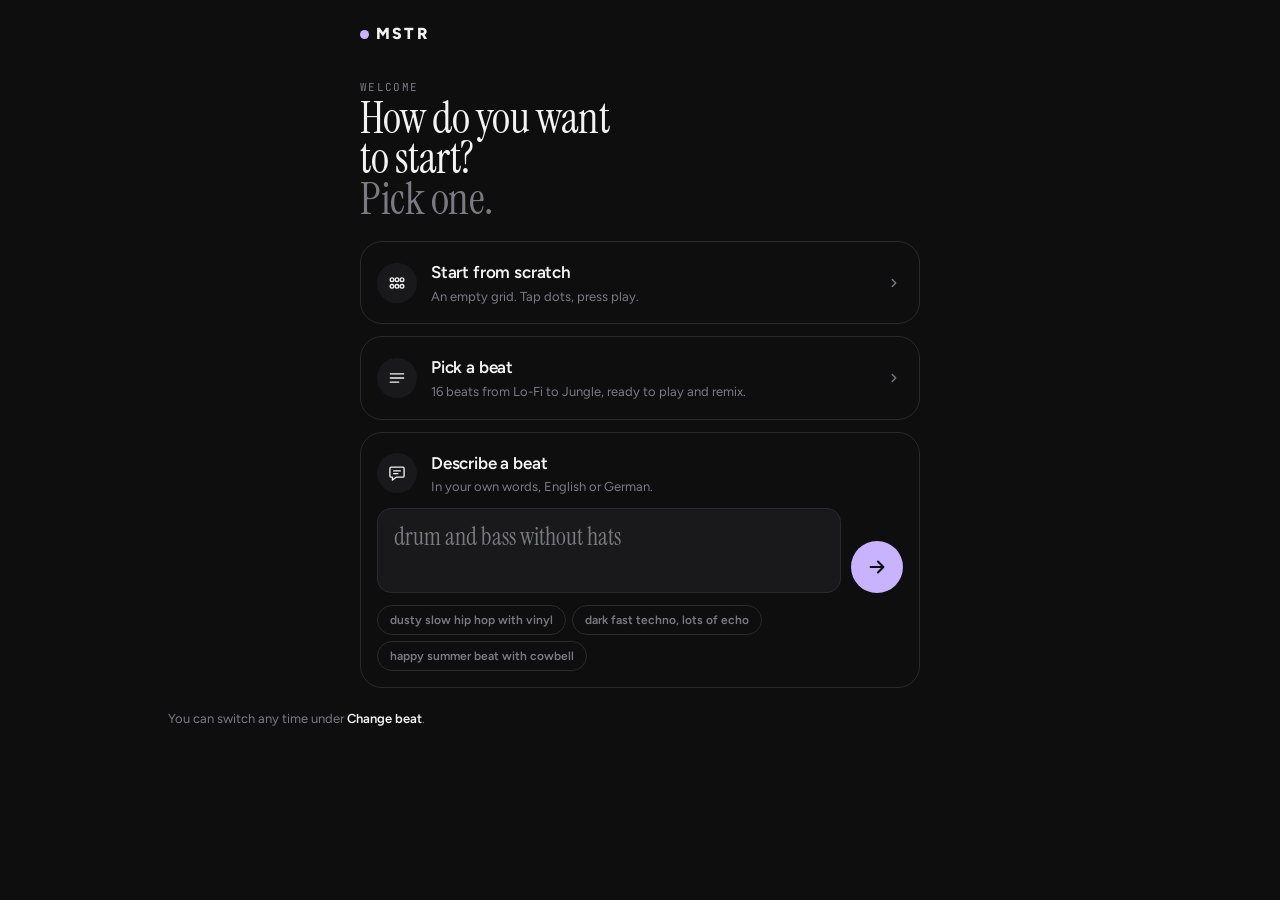
==== index.html @ 50d66d9c "Names are generated only, and only for own or edited beats; described beats bring effects The name s" ====
<!doctype html>
<html lang="en">
<head>
<meta charset="utf-8">
<meta name="viewport" content="width=device-width,initial-scale=1,viewport-fit=cover">
<meta name="theme-color" content="#FFFFFF">
<meta name="apple-mobile-web-app-capable" content="yes">
<meta name="apple-mobile-web-app-title" content="MSTR">
<title>MSTR</title>
<link rel="preconnect" href="https://fonts.googleapis.com">
<link rel="preconnect" href="https://fonts.gstatic.com" crossorigin>
<link rel="stylesheet" href="https://fonts.googleapis.com/css2?family=Figtree:wght@400;500;600;700;800&family=Instrument+Serif&family=JetBrains+Mono:wght@400;500&display=swap">
<style>
/* MSTR: Schwarz, Weiß und ein Signal (Flieder). Farbe nur für Takt und Zustände: Playhead, Zählzeiten, Taktzähler, Fortschritt, Aufnahme, Schalter, gewählte Vorlage, laufende Wiedergabe. */
:root{
  --bg:#FFFFFF; --ink:#0F0F10; --mute:#8E8E94; --off:#EDEDEF; --line:#E4E4E7; --soft:#F4F4F5;
  --accent:#C7B3FF; --on-accent:#0F0F10;
  --f-ui:"Figtree",ui-sans-serif,system-ui,-apple-system,"Segoe UI",sans-serif;
  --f-ed:"Instrument Serif",ui-serif,Georgia,serif;
  --f-mono:"JetBrains Mono",ui-monospace,"SF Mono",Menlo,monospace;
  --gut:max(16px,env(safe-area-inset-left,0px));--gutr:max(16px,env(safe-area-inset-right,0px));
  color-scheme:light;
}
@media (prefers-color-scheme: dark){:root:not([data-theme="light"]){--bg:#0E0E0F;--ink:#F3F3F4;--mute:#7A7A81;--off:#232326;--line:#2A2A2E;--soft:#19191B;color-scheme:dark}}
:root[data-theme="dark"]{--bg:#0E0E0F;--ink:#F3F3F4;--mute:#7A7A81;--off:#232326;--line:#2A2A2E;--soft:#19191B;color-scheme:dark}

*{box-sizing:border-box}
html,body{height:100%}
body{margin:0;background:var(--bg);color:var(--ink);font-family:var(--f-ui);font-size:15px;line-height:1.45;-webkit-font-smoothing:antialiased;-webkit-tap-highlight-color:transparent;transition:background .25s,color .25s}
body.noscroll{overflow:hidden}
button{font:inherit;color:inherit;-webkit-user-select:none;user-select:none;touch-action:manipulation}
button:focus-visible,input:focus-visible{outline:2px solid var(--accent);outline-offset:2px}
[hidden]{display:none!important}
.eyebrow{font-family:var(--f-mono);font-size:11px;letter-spacing:.12em;text-transform:uppercase;color:var(--mute)}

.app{max-width:760px;margin:0 auto;min-height:100%;display:flex;flex-direction:column;gap:18px;padding-top:max(14px,env(safe-area-inset-top,0px));padding-left:var(--gut);padding-right:var(--gutr);position:relative}
.top{display:flex;justify-content:space-between;align-items:center;gap:12px;min-height:40px}
.mark{display:flex;align-items:center;gap:7px;font-weight:800;font-size:16px;letter-spacing:.14em}
.mark i{width:9px;height:9px;border-radius:50%;background:var(--accent)}
.app.live .mark i{animation:pulse calc(60s / 120) ease-in-out infinite alternate}
@keyframes pulse{to{transform:scale(1.35)}}
.topr{display:flex;gap:8px;align-items:center}
.ib{width:36px;height:36px;border-radius:50%;border:0;background:var(--soft);display:grid;place-items:center;cursor:pointer;flex:none;color:var(--ink);padding:0}
.ib svg{width:18px;height:18px}
.ib.lg{width:48px;height:48px;font-size:24px;font-weight:500}
.pill{height:36px;border-radius:999px;border:1px solid var(--line);background:transparent;padding:0 16px;font-size:13px;font-weight:600;cursor:pointer;display:inline-flex;align-items:center;justify-content:center;gap:6px;white-space:nowrap}
.pill.sm{height:30px;padding:0 12px;font-size:12px}
.pill.wide{width:100%;height:44px}
.pill:active,.ib:active{transform:scale(.97)}

.head{display:flex;flex-direction:column;gap:4px}
.preset{margin:0;cursor:pointer;display:flex;align-items:center;gap:10px;min-width:0;font-family:var(--f-ed);font-size:clamp(42px,11vw,60px);font-weight:400;letter-spacing:-.01em;line-height:1}
/* Share: der einzige farbige Knopf im Kopf, beim Spielen läuft darin ein winziger Orbit mit */
.pill.share{background:var(--accent);color:var(--on-accent);border-color:var(--accent);height:40px;padding:0 16px 0 13px;font-size:14px;gap:7px}
.pill.share svg{width:18px;height:18px}
#miniOrb{width:22px;height:22px;display:none}
.app.live #miniOrb{display:block}
.app.live .pill.share .shi{display:none}
.prow{display:flex;align-items:center;gap:14px}
/* Stift: zeigt, dass der Titel antippbar ist */
.preset .pen{width:18px;height:18px;flex:none;color:var(--mute)}
.preset.fixed{cursor:default}.preset.fixed .pen{display:none}
.preset #preTxt{min-width:0;overflow:hidden;text-overflow:ellipsis;white-space:nowrap}
/* Textknöpfe: „Change beat“ unter dem Titel, Link und WAV im Orbit */
.lnk{border:0;background:none;padding:4px 0;font:600 13px var(--f-ui);color:var(--ink);display:inline-flex;align-items:center;gap:5px;cursor:pointer}
.lnk svg{width:13px;height:13px;flex:none;color:var(--mute)}
/* Beat beschreiben: das Feld steht oben in der Beat-Liste */
.sayf{display:flex;gap:10px;align-items:flex-end}
.sayf textarea{flex:1;min-width:0;min-height:64px;resize:none;border-radius:14px;border:1px solid var(--line);background:var(--soft);color:var(--ink);padding:14px 16px;font-family:var(--f-ed);font-size:24px;line-height:1.15;outline:none;caret-color:var(--accent)}
.sayf textarea:focus{border-color:var(--accent);box-shadow:0 0 0 3px color-mix(in srgb,var(--accent) 35%,transparent)}
.sayf textarea::placeholder{color:var(--mute)}
.sayf .ib.go{width:52px;height:52px;flex:none;background:var(--accent);color:var(--on-accent)}
.sayf .ib.go svg{width:22px;height:22px}
.pill svg{width:17px;height:17px;flex:none}
.sub{margin:0;font-size:13px;color:var(--mute);display:flex;align-items:center;gap:8px;min-height:24px}
#sub:empty{display:none}
#sub:not(:empty)::after{content:"·";margin-left:8px}
.shnote.left{text-align:left}

/* Raster: Name-Zeile über 16 Punkten; ab 640 px Name links */
.tracks{display:flex;flex-direction:column;gap:clamp(12px,2.6vh,24px)}
.trk{display:grid;grid-template-columns:minmax(0,1fr);gap:5px;transition:opacity .2s}
.tl{display:flex;align-items:center;gap:8px;min-width:0}
.tn{border:0;background:none;padding:2px 0;cursor:pointer;display:flex;align-items:baseline;gap:8px;min-width:0;flex:1;text-align:left}
.tn .nm{white-space:nowrap;font-family:var(--f-mono);font-size:11px;letter-spacing:.08em;text-transform:uppercase;font-weight:500}
.tn .tb{font-size:12px;color:var(--mute);white-space:nowrap;overflow:hidden;text-overflow:ellipsis}
.tn .go{width:12px;height:12px;color:var(--mute);flex:none;align-self:center;margin-left:-4px}
.trk.quiet .steps{opacity:.28}
/* Die eigene Spur Aufnahme steht etwas abgesetzt unter den eingebauten */
.trk.own{border-top:1px solid var(--line);padding-top:clamp(12px,2.6vh,24px)}
.steps{display:flex;gap:clamp(6px,2.4vw,14px)}
.grp{flex:1;display:grid;grid-template-columns:repeat(4,minmax(0,1fr));gap:clamp(3px,1vw,6px)}
.dot{aspect-ratio:1;width:100%;max-width:100%;border-radius:50%;border:0;background:var(--off);padding:0;cursor:pointer;display:grid;place-items:center;font-family:var(--f-mono);font-size:clamp(8px,2.2vw,11px);font-weight:500;color:var(--bg);line-height:1;transition:background .1s,transform .1s,box-shadow .1s}
.dot.on{background:var(--ink)}
.dot{-webkit-touch-callout:none;-webkit-user-select:none;user-select:none;touch-action:manipulation}
.dot.vsel{box-shadow:0 0 0 2px var(--accent)}
/* Zählzeiten 1, 5, 9, 13 leicht flieder, damit man ohne Hinsehen zählt */
.grp .dot:first-child:not(.on){background:color-mix(in srgb,var(--accent) 30%,var(--off))}
.dot.ph{box-shadow:0 0 0 2px var(--accent)}
.dot.on.ph{background:var(--accent);color:var(--on-accent);transform:scale(1.14)}
.beatrow .steps span{font-family:var(--f-mono);font-size:10px;color:var(--mute);text-align:center}
.beatrow{margin-top:-6px}
/* Taktzähler: die laufende Zählzeit sitzt im Flieder-Kreis */
.beatrow .grp span:first-child{justify-self:center;width:18px;height:18px;line-height:18px;border-radius:50%;transition:background .08s,color .08s}
.beatrow .grp span.cur{background:var(--accent);color:var(--on-accent);font-weight:500}
.beatrow .tl{display:none}
@media (min-width:640px){
  .trk{grid-template-columns:220px minmax(0,1fr);gap:16px;align-items:center}
  .beatrow .tl{display:block}
}

/* Transport unten */
/* Absender: kleines graues Lab-Logo am Ende der Beat-Liste (nie in Flieder) */
.lab{--lab:url([data-uri]);display:flex;flex-direction:column;align-items:center;gap:6px;margin:40px auto 24px;padding:4px 8px;color:var(--mute);text-decoration:none;border-radius:8px}
.lab span{font-family:var(--f-mono);font-size:9px;letter-spacing:.18em;text-transform:uppercase}
.lab i{display:block;width:56px;height:62px;background:currentColor;-webkit-mask:var(--lab) center/contain no-repeat;mask:var(--lab) center/contain no-repeat}
.lab:hover{color:var(--ink)}
.transport{position:sticky;bottom:0;margin-top:auto;display:flex;align-items:center;gap:8px;background:var(--bg);border-top:1px solid var(--line);margin-left:calc(-1 * var(--gut));margin-right:calc(-1 * var(--gutr));padding:12px var(--gutr) max(12px,env(safe-area-inset-bottom,0px)) var(--gut);z-index:5;transition:background .25s}
.play{width:58px;height:58px;border-radius:50%;border:0;background:var(--ink);color:var(--bg);display:grid;place-items:center;cursor:pointer;flex:none;padding:0}
/* Fortschrittslinie: die Linie über Play läuft beim Abspielen durch den Takt */
.transport::before{content:"";position:absolute;left:0;top:-1px;height:2px;width:0;background:var(--accent);pointer-events:none}
.app.live .transport::before{width:calc(var(--prog,0) * 100%);transition:width .06s linear}
.play svg{width:20px;height:20px}
.play.on{background:var(--accent);color:var(--on-accent)}
#drop{height:44px;padding:0 14px 0 12px;gap:6px}
#drop.on svg path{fill:currentColor}
#drop.on{background:var(--accent);color:var(--on-accent);border-color:var(--accent)}
.app.building #drop{animation:pulse .25s ease-in-out infinite alternate}
#fxBtn{height:44px;padding:0 14px 0 12px;gap:6px;font-variant-numeric:tabular-nums}
/* Effects und Drop tragen ihr Wort; erst auf sehr schmalen Handys bleibt nur das Symbol, die Swing-Zeile fällt am Handy weg */
@media (max-width:479px){.swt{display:none}}
@media (max-width:399px){.transport{gap:6px}.tempo .big{font-size:36px}#fxBtn,#drop{padding:0 11px 0 10px;gap:5px}}
@media (max-width:359px){.transport .fxl{display:none}#fxBtn,#drop{min-width:44px;padding:0 12px;justify-content:center;gap:4px}#drop{width:44px;padding:0}#fxBtn.on{padding:0 14px 0 12px}}
#fxBtn.on{background:var(--accent);color:var(--on-accent);border-color:var(--accent)}
.tempo{margin-left:auto;border:0;background:none;cursor:pointer;display:flex;align-items:center;gap:8px;padding:4px 0;line-height:1}
.tv{display:flex;flex-direction:column;align-items:flex-end;gap:6px}
.big{font-weight:700;letter-spacing:-.04em;line-height:1;font-variant-numeric:tabular-nums;font-size:32px}
.big small{font-size:.42em;color:var(--mute);font-weight:600;letter-spacing:0;margin-left:2px}
.swt{font-family:var(--f-mono);font-size:10px;letter-spacing:.12em;text-transform:uppercase;color:var(--mute)}

/* Blätter */
/* Unterseiten: ganze Seiten, die von rechts hereinschieben */
.sheet{position:fixed;inset:0;overflow:auto;overscroll-behavior:contain;background:var(--bg);z-index:21;
  padding:max(14px,env(safe-area-inset-top,0px)) var(--gutr) max(28px,env(safe-area-inset-bottom,0px)) var(--gut);display:flex;flex-direction:column;gap:22px;animation:in .22s cubic-bezier(.2,.8,.2,1)}
.sheet>*{width:100%;max-width:560px;margin-inline:auto}
@keyframes in{from{transform:translateX(28px);opacity:0}}
@keyframes fade{from{opacity:0}}
.sheet.half{inset:auto 0 0 0;margin-inline:auto;max-width:760px;max-height:72vh;border-radius:28px 28px 0 0;box-shadow:0 -1px 0 var(--line),0 -24px 48px -24px rgba(0,0,0,.25);padding-top:10px;gap:20px;animation:up .25s cubic-bezier(.2,.8,.2,1)}
@keyframes up{from{transform:translateY(48px);opacity:0}}
/* top: Blatt von oben (Name), damit die Tastatur auf dem Handy die Felder nicht verdeckt */
.sheet.half.top{inset:0 0 auto 0;border-radius:0 0 28px 28px;padding-top:max(18px,env(safe-area-inset-top,0px));padding-bottom:24px;box-shadow:0 1px 0 var(--line),0 24px 48px -24px rgba(0,0,0,.25);animation:down .25s cubic-bezier(.2,.8,.2,1)}
.sheet.top .grab{display:none}
@keyframes down{from{transform:translateY(-48px);opacity:0}}
.catcher{position:fixed;inset:0;z-index:20}
.grab{width:36px;height:4px;border-radius:2px;background:var(--line)}
.pnav{display:flex;align-items:center;justify-content:space-between;gap:12px;min-height:40px}
.pnav .sp{width:36px}
.sh-top{display:flex;justify-content:space-between;align-items:flex-start;gap:12px}
.ed{font-family:var(--f-ed);font-weight:400;font-size:44px;line-height:.92;letter-spacing:-.01em;margin:0}
.ed em{font-style:normal;color:var(--mute)}
.tt{margin:4px 0 0;font-size:32px;font-weight:700;letter-spacing:-.03em;line-height:1}
.plist{display:flex;flex-direction:column}
@media (max-width:599px){.sheet>.plist{width:auto;max-width:none;margin-inline:calc(-1 * var(--gut)) calc(-1 * var(--gutr))}}
@media (min-width:600px){.pitem{padding-inline:12px}}
.pitem{display:flex;justify-content:space-between;align-items:baseline;gap:12px;padding:13px var(--gutr) 13px var(--gut);border:0;border-top:1px solid var(--line);background:transparent;cursor:pointer;text-align:left;width:100%}
.pitem .n{font-size:17px;font-weight:600;letter-spacing:-.01em}
.pitem .v{font-size:22px;font-weight:700;letter-spacing:-.03em;font-variant-numeric:tabular-nums}
.pitem .v small{font-size:10px;color:var(--mute);font-weight:600;margin-left:3px;letter-spacing:.04em}
.pitem.sel{background:var(--accent);color:var(--on-accent);padding-block:18px 20px;border-top-color:transparent}
.pitem.sel .v{font-size:38px}
.pitem.sel small{color:var(--on-accent);opacity:.6}
.pitem.sel + .pitem{border-top-color:transparent}
.bpmrow{display:flex;align-items:center;justify-content:space-between;gap:10px}
.bpmrow .big{font-size:72px;display:flex;align-items:baseline}
.bpmrow input{font:inherit;color:inherit;letter-spacing:inherit;background:none;border:0;width:3ch;text-align:right;padding:0;-moz-appearance:textfield;appearance:textfield}
.bpmrow input::-webkit-inner-spin-button,.bpmrow input::-webkit-outer-spin-button{-webkit-appearance:none;margin:0}
.slider{display:flex;flex-direction:column;gap:10px}
.slider .lb{display:flex;justify-content:space-between;gap:12px;font-size:13px;color:var(--mute)}
.slider .lb b{color:var(--ink);font-weight:600;font-variant-numeric:tabular-nums}
input[type=range]{-webkit-appearance:none;appearance:none;width:100%;height:24px;background:transparent;margin:0;cursor:pointer}
input[type=range]::-webkit-slider-runnable-track{height:1px;background:var(--mute)}
input[type=range]::-moz-range-track{height:1px;background:var(--mute)}
input[type=range]::-webkit-slider-thumb{-webkit-appearance:none;width:20px;height:20px;border-radius:50%;background:var(--ink);margin-top:-10px;border:0}
input[type=range]::-moz-range-thumb{width:20px;height:20px;border-radius:50%;background:var(--ink);border:0}
.swbar{position:relative;height:28px;border-bottom:1px solid var(--line)}
.swbar i{position:absolute;bottom:0;width:3px;height:40%;border-radius:2px;background:var(--mute);transition:left .15s}
.swbar i.q{height:100%;background:var(--ink)}
.field{display:flex;flex-direction:column;gap:10px}
.lbl{font-size:13px;color:var(--mute)}
.opts{display:flex;gap:6px;flex-wrap:wrap}
.opt{height:34px;border-radius:999px;border:1px solid var(--line);background:transparent;padding:0 14px;font-size:13px;font-weight:600;cursor:pointer}
.opt[aria-pressed="true"]{background:var(--accent);color:var(--on-accent);border-color:var(--accent)}
/* Willkommen: drei Karten, das Beschreiben-Feld steckt in der dritten */
.wcards{display:flex;flex-direction:column;gap:12px}
.wcard{border:1px solid var(--line);border-radius:22px;padding:18px 18px 18px 16px;display:flex;gap:14px;align-items:center;background:transparent;cursor:pointer;text-align:left;width:100%}
.wcard:active{background:var(--soft)}
.wic{width:40px;height:40px;border-radius:50%;background:var(--soft);display:grid;place-items:center;flex:none}
.wic svg{width:20px;height:20px;fill:none;stroke:var(--ink);stroke-width:1.6;stroke-linecap:round;stroke-linejoin:round}
.wtx{flex:1;display:flex;flex-direction:column;gap:3px;min-width:0}
.wtx b{font-size:17px;font-weight:600;letter-spacing:-.01em}
.wtx small{font-size:13px;color:var(--mute);line-height:1.35}
.wcard .go{width:14px;height:14px;color:var(--mute);flex:none}
.wcard.say{flex-direction:column;align-items:stretch;gap:12px;padding:18px 16px 16px;cursor:default}
.wcard.say:active{background:transparent}
.wh{display:flex;gap:14px;align-items:center}
.chips{display:flex;gap:6px;flex-wrap:wrap}
.chip{height:30px;padding:0 12px;border-radius:999px;border:1px solid var(--line);background:transparent;font:600 12px var(--f-ui);color:var(--mute);cursor:pointer}
.chip:active{color:var(--ink)}
.wnote{margin-top:auto}
.wnote b{color:var(--ink);font-weight:600}
/* Effekte: eine Zeile je Effekt, rechts ein Punkt wie im Raster (grau aus, Flieder an) */
.fxlist{display:flex;flex-direction:column}
.fxrow{border-top:1px solid var(--line)}
.fxrow:first-child{border-top:0}
.fxi{display:flex;justify-content:space-between;align-items:center;gap:16px;width:100%;padding:14px 0;border:0;background:transparent;cursor:pointer;text-align:left}
.fxctl{display:none;flex-direction:column;gap:12px;padding:0 0 16px}
.fxi[aria-pressed="true"]+.fxctl{display:flex}
.fxi span{display:flex;flex-direction:column;gap:2px}
.fxi b{font-size:17px;font-weight:600;letter-spacing:-.01em}
.fxi small{font-size:13px;color:var(--mute)}
.namef{display:flex;flex-direction:column;gap:8px}
.nameo{flex:1;min-width:0;font-family:var(--f-ed);font-weight:400;font-size:28px;line-height:1.1;letter-spacing:-.01em;overflow:hidden;text-overflow:ellipsis}
.namer{display:flex;gap:12px;align-items:center}
.pill.dice{flex:none;height:40px;padding:0 14px 0 12px}.pill.dice svg{width:16px;height:16px}
/* Karte: Vorschau links, Name und Knopf rechts */
.cardrow{display:flex;gap:16px;align-items:stretch}
.cardrow canvas{width:126px;height:224px;border-radius:12px;flex:none;background:#0F0F10}
.cardct{display:flex;flex-direction:column;gap:10px;flex:1;min-width:0;justify-content:center}
.byf{display:flex;align-items:center;gap:8px}
.byf .lbl{flex:none}
.byf input{flex:1;min-width:0;height:40px;border-radius:12px;border:1px solid var(--line);background:var(--soft);color:var(--ink);padding:0 12px;font:500 15px var(--f-ui);outline:none}
.byf input:focus{border-color:var(--accent)}
.cardct .pill{height:48px}
.pill.go{background:var(--accent);color:var(--on-accent);border-color:var(--accent);font-size:15px;height:48px}
.shnote{margin:0;font-size:13px;color:var(--mute);text-align:center}
.fxi i{width:26px;height:26px;border-radius:50%;background:var(--off);flex:none;transition:background .15s,transform .15s}
.fxi[aria-pressed="true"] i{background:var(--accent);transform:scale(1.1)}
.seg2{display:grid;grid-template-columns:1fr 1fr;gap:6px}
.seg2.three{grid-template-columns:repeat(3,1fr)}
.seg2 button{height:42px;border-radius:999px;border:1px solid var(--line);background:transparent;font-size:13px;font-weight:600;cursor:pointer;color:var(--mute)}
.seg2 button[aria-pressed="true"]{background:var(--accent);color:var(--on-accent);border-color:var(--accent)}
.seg2.sm{flex:1}
.seg2.sm button{height:30px;font-size:12px}
.recbox{position:relative;display:flex;flex-direction:column;align-items:center;gap:14px;padding:26px 0 4px;overflow:hidden}
.rings{position:absolute;top:0;left:50%;width:220px;height:140px;transform:translateX(-50%);pointer-events:none}
.rings i{position:absolute;left:50%;top:58px;border-radius:50%;border:1px solid var(--line);transform:translate(-50%,-50%);transition:border-color .2s}
.rings i:nth-child(1){width:96px;height:96px}
.rings i:nth-child(2){width:144px;height:144px}
.rings i:nth-child(3){width:184px;height:184px;opacity:.6}
.recbox.on .rings i{border-color:var(--accent);animation:ring .5s ease-out infinite alternate}
.recbox.on .rings i:nth-child(2){animation-delay:.1s}
.recbox.on .rings i:nth-child(3){animation-delay:.2s}
@keyframes ring{to{transform:translate(-50%,-50%) scale(1.06)}}
.rec{width:64px;height:64px;border-radius:50%;border:1.5px solid var(--ink);background:var(--bg);display:grid;place-items:center;cursor:pointer;position:relative;padding:0}
.rec i{width:22px;height:22px;border-radius:50%;background:var(--accent);transition:border-radius .2s}
.recbox.on .rec i{border-radius:5px}
.rec:disabled{cursor:default}
.recst{margin:0;font-size:13px;color:var(--mute);text-align:center;min-height:1.45em}
.recbox.count .recst{font-size:28px;font-weight:700;color:var(--ink);font-variant-numeric:tabular-nums}
.recbox.on .recst{color:var(--ink);font-weight:600}
.more{display:flex;flex-direction:column;gap:22px}
.acts{display:flex;gap:8px;flex-wrap:wrap}
.acts .pill{flex:1}

.toast{position:fixed;left:50%;bottom:calc(96px + env(safe-area-inset-bottom,0px));transform:translateX(-50%);background:var(--ink);color:var(--bg);border-radius:999px;padding:10px 10px 10px 18px;display:flex;gap:12px;align-items:center;font-size:13px;font-weight:500;z-index:30;white-space:nowrap;animation:fade .2s;max-width:calc(100% - 32px)}
.toast button{border:0;border-radius:999px;background:var(--accent);color:var(--on-accent);font-weight:600;font-size:13px;padding:6px 12px;cursor:pointer}

@media (prefers-reduced-motion:reduce){*,*::before,*::after{animation:none!important;transition:none!important}}

/* Tempo-Zahl in der Serifenschrift, wie der Beat-Name */
.tempo .big,.bpmrow .big{font-family:var(--f-ed);font-weight:400;letter-spacing:-.01em}
.tempo .big{font-size:42px}
.bpmrow .big{font-size:88px}
.tempo .big small,.bpmrow .big small{font-family:var(--f-ui);font-weight:600;margin-left:4px}

/* Spur-Icons: feine Linien in Tinte, beim Anschlag kurz Flieder */
.ic{width:24px;height:24px;border-radius:50%;display:grid;place-items:center;flex:none;transition:background .12s}
.ic svg{width:18px;height:18px;fill:none;stroke:var(--ink);stroke-width:1.5;stroke-linecap:round;stroke-linejoin:round}
.ic svg .f{fill:var(--ink);stroke:none}
.ic.hit{background:var(--accent)}
.ic.hit svg{stroke:var(--on-accent)}
.ic.hit svg .f{fill:var(--on-accent)}
.trk.quiet .ic{opacity:.35}
/* Variation je Schritt: kleines Feld über dem lange gedrückten Punkt */
.vpick{position:fixed;z-index:25;display:flex;flex-wrap:wrap;gap:6px;max-width:min(340px,calc(100vw - 16px));padding:8px;border-radius:22px;background:var(--bg);border:1px solid var(--line);box-shadow:0 12px 32px -12px rgba(0,0,0,.28);animation:fade .15s}
.vpick .opt{display:inline-flex;align-items:center;gap:7px;padding:0 13px 0 10px}
.vpick .opt i{font-style:normal;font-family:var(--f-mono);font-size:10px;font-weight:500;color:var(--mute)}
.vpick .opt[aria-pressed="true"] i{color:var(--on-accent);opacity:.6}
.vpick .opt.off{color:var(--mute);padding:0 13px}

/* Molekül-Ansicht: ersetzt Raster und Taktzeile, füllt die Höhe bis zum Transport */
.mol{display:block;width:100%;flex:1 1 0;min-height:220px;border-radius:24px;cursor:pointer;touch-action:pan-y;-webkit-tap-highlight-color:transparent}
.mol:focus-visible{outline:2px solid var(--accent);outline-offset:4px}
.app.molecule .tracks,.app.molecule .beatrow{display:none}
/* Im Orbit: Pfeil zurück links, die Marke bleibt in der Mitte (rechts ein gleich breiter Platzhalter) */
.app.molecule .topr{width:36px}
.cardfoot{display:flex;gap:8px;align-items:center}
.cardlinks{display:flex;justify-content:center;gap:26px;margin-top:-6px}
.cardlinks .lnk{font-size:14px}
.cardlinks .lnk svg{width:15px;height:15px}
/* Farbwahl im Orbit: fünf Punkte, der gewählte trägt einen Ring; die Orbit-Farbe färbt dort auch den Video-Knopf */
/* Zurückhaltend wie die App: kleine graue Punkte, nur der gewählte trägt seine Farbe; die Tipp-Fläche bleibt groß */
.hue{display:flex;justify-content:flex-start;gap:2px;height:0;position:relative;z-index:1}
.app.molecule .cardfoot{margin-top:6px}
.hue button{width:28px;height:24px;border:0;padding:0;background:none;cursor:pointer;display:grid;place-items:center}
.hue button::after{content:"";width:6px;height:6px;border-radius:50%;background:var(--off);transition:transform .15s,background .15s}
.hue button[aria-checked="true"]::after{background:var(--c);transform:scale(1.5)}
.hue button:active::after{transform:scale(.8)}
.app.molecule{--accent:var(--orbit,#C7B3FF)}
.cardfoot .pill{flex:1;width:auto}
.cardfoot .ib{width:48px;height:48px}
.app.molecule .head{display:none}
/* In der Karte gibt es keine Leiste: Tipp auf den Ring spielt und stoppt, Tipp auf den Titel benennt */
.app.molecule .transport{display:none}
/* Orbit füllt genau den sichtbaren Bereich, nichts rutscht unter die Safari-Leiste; Play und Effekte stehen in der Reihe beim Knopf */
.app.molecule{height:100%;height:100dvh;min-height:0;overflow:hidden;box-sizing:border-box}
.app.molecule .cardfoot{padding-bottom:0}
.cardfoot .play{width:48px;height:48px}
.cardfoot #fxBtn{flex:none;height:48px;min-width:48px;width:48px;padding:0;border-radius:50%;justify-content:center;gap:4px}
.cardfoot #fxBtn .fxl{display:none}
.cardfoot #fxBtn.on{width:auto;padding:0 14px 0 12px;border-radius:999px}
#shCardT{min-height:2.7em;padding-bottom:max(10px,env(safe-area-inset-bottom,0px));margin-top:-10px;line-height:1.35}
/* Video entsteht: der Knopf füllt sich von links mit dem Fortschritt (--p 0..1) */
.pill.go.gen,.pill.go.gen:disabled{opacity:1;color:var(--ink);border-color:transparent;background:linear-gradient(90deg,color-mix(in srgb,var(--accent) 60%,var(--bg)) calc(var(--p,0) * 100%),color-mix(in srgb,var(--accent) 18%,var(--bg)) calc(var(--p,0) * 100%));transition:background .2s linear}
</style>
</head>
<body>
<div class="app" id="app">
  <header class="top">
    <button type="button" class="ib" id="vGrid" hidden aria-label="Back to the grid"><svg viewBox="0 0 24 24" aria-hidden="true"><path d="M15 5l-7 7 7 7" fill="none" stroke="currentColor" stroke-width="2.2" stroke-linecap="round" stroke-linejoin="round"/></svg></button>
    <span class="mark"><i aria-hidden="true"></i>MSTR</span>
    <div class="topr"><button type="button" class="pill share" id="vCard" aria-label="Share: your beat as an orbit, video and link"><canvas id="miniOrb" width="44" height="44" aria-hidden="true"></canvas><svg class="shi" viewBox="0 0 24 24" aria-hidden="true"><path d="M12 15V4M8 8l4-4 4 4M5 13v6h14v-6" fill="none" stroke="currentColor" stroke-width="2.2" stroke-linecap="round" stroke-linejoin="round"/></svg><span>Share</span></button></div>
  </header>
  <div class="head">
    <div class="prow"><h1 class="preset" id="preName" title="Name your beat"><span id="preTxt">Amapiano</span><svg class="pen" viewBox="0 0 24 24" aria-hidden="true"><path d="M12 20h9M16.5 3.5a2.1 2.1 0 0 1 3 3L7 19l-4 1 1-4Z" fill="none" stroke="currentColor" stroke-width="2" stroke-linecap="round" stroke-linejoin="round"/></svg></h1></div>
    <p class="sub"><span id="sub"></span><button type="button" class="lnk" id="preBtn" aria-haspopup="dialog">Change beat<svg viewBox="0 0 24 24" aria-hidden="true"><path d="M9 6l6 6-6 6" fill="none" stroke="currentColor" stroke-width="2.4" stroke-linecap="round" stroke-linejoin="round"/></svg></button></p>
  </div>
  <main class="tracks" id="tracks" aria-label="Tracks"></main>
  <canvas class="mol" id="mol" hidden aria-label="Your beat as an orbit. Tap the ring to play or stop, tap the title to name it, swipe sideways to change the colour" role="button" tabindex="0"></canvas>
  <div class="hue" id="hue" hidden role="radiogroup" aria-label="Orbit colour"></div>
  <div class="cardfoot" id="cardfoot" hidden><button type="button" class="pill wide go" id="shCardBtn">Share video</button></div>
  <div class="cardlinks" id="cardlinks" hidden><button type="button" class="lnk" id="shSend"><svg viewBox="0 0 24 24" aria-hidden="true"><path d="M10 14a4 4 0 0 0 5.7 0l3-3a4 4 0 0 0-5.7-5.7l-1 1M14 10a4 4 0 0 0-5.7 0l-3 3a4 4 0 0 0 5.7 5.7l1-1" fill="none" stroke="currentColor" stroke-width="2" stroke-linecap="round"/></svg><span>Copy link</span></button><button type="button" class="lnk" id="shWav"><svg viewBox="0 0 24 24" aria-hidden="true"><path d="M12 4v11M8 11l4 4 4-4M5 19h14" fill="none" stroke="currentColor" stroke-width="2" stroke-linecap="round" stroke-linejoin="round"/></svg><span>Download WAV</span></button></div>
  <p class="shnote" id="shCardT" hidden></p>
  <div class="trk beatrow" aria-hidden="true"><div class="tl"></div><div class="steps"><div class="grp"><span>1</span><span></span><span></span><span></span></div><div class="grp"><span>2</span><span></span><span></span><span></span></div><div class="grp"><span>3</span><span></span><span></span><span></span></div><div class="grp"><span>4</span><span></span><span></span><span></span></div></div></div>
  <footer class="transport">
    <button type="button" class="play" id="play" aria-label="Play (Space)"></button>
    <button type="button" class="pill" id="fxBtn" aria-haspopup="dialog" aria-label="Effects"><svg viewBox="0 0 24 24" aria-hidden="true"><path d="M4 7h9M17 7h3M4 17h3M11 17h9" fill="none" stroke="currentColor" stroke-width="2" stroke-linecap="round"/><circle cx="15" cy="7" r="2.2" fill="none" stroke="currentColor" stroke-width="2"/><circle cx="9" cy="17" r="2.2" fill="none" stroke="currentColor" stroke-width="2"/></svg><span class="fxl">Effects</span><span class="fxn" id="fxN"></span></button>
    <button type="button" class="pill" id="drop" aria-label="Drop"><svg viewBox="0 0 24 24" aria-hidden="true"><path d="M13.5 2.5L5 13.5h6l-1.5 8 8.5-11h-6z" fill="none" stroke="currentColor" stroke-width="2" stroke-linejoin="round"/></svg><span class="fxl">Drop</span></button>
    <button type="button" class="tempo" id="tempoBtn" aria-haspopup="dialog" aria-label="Tempo and swing"><span class="tv"><span class="swt" id="swTxt">Swing 0 %</span><span class="big"><span id="bpm">100</span><small>bpm</small></span></span></button>
  </footer>
</div>
<section class="sheet" id="sheet" aria-labelledby="sheetT" hidden></section>
<script>
(function(){
'use strict';
/* MSTR: Speicherstand und Farbschema */
var KEY='mstr-v1'; /* fester Speicherschlüssel: nicht umbenennen, sonst geht der Beat verloren */
function load(){try{var s=JSON.parse(localStorage.getItem(KEY));if(s&&typeof s==='object')return s;}catch(e){}return {};}
var S=load();
function save(){try{localStorage.setItem(KEY,JSON.stringify(S));}catch(e){}}
function lsGet(k){try{return localStorage.getItem(k);}catch(e){return null;}}
function lsSet(k,v){try{if(v==null)localStorage.removeItem(k);else localStorage.setItem(k,v);}catch(e){}}

/* Farbschema: System, hell oder dunkel. Wer noch nichts gewählt hat, startet dunkel (auch im Grid) */
var THEMES=['system','light','dark'];
function applyTheme(){
  var t=THEMES.indexOf(S.theme)>=0?S.theme:'dark',de=document.documentElement;
  if(t==='system')de.removeAttribute('data-theme');else de.setAttribute('data-theme',t);
  var dark=t==='dark'||(t==='system'&&window.matchMedia&&matchMedia('(prefers-color-scheme: dark)').matches);
  var m=document.querySelector('meta[name="theme-color"]');if(m)m.setAttribute('content',dark?'#0E0E0F':'#FFFFFF');
  return t;
}
applyTheme();

/* Ton: AudioContext, Freischalten bei der ersten Berührung, Master-Ausgang mit Limiter */
var ac=null;
function getAC(){
  try{
    ac=ac||new (window.AudioContext||window.webkitAudioContext)();
    /* iOS (Safari 16.4+): als Medienwiedergabe anmelden, damit die Medienlautstärke gilt und nicht der leisere Umgebungsmodus */
    try{if(navigator.audioSession&&navigator.audioSession.type!=='playback')navigator.audioSession.type='playback';}catch(e){}
    if(ac.state!=='running'&&ac.resume){var p=ac.resume();if(p&&p.catch)p.catch(function(){});}
  }catch(e){}
  return ac;
}
/* Browser erlauben Ton erst nach einer Berührung oder Taste: bei der ersten Eingabe Audio freischalten */
['pointerdown','touchend','keydown','click'].forEach(function(ev){
  document.addEventListener(ev,function(){
    var c=getAC();
    if(c&&!c.__u){c.__u=1;try{var b=c.createBuffer(1,1,22050),sr=c.createBufferSource();sr.buffer=b;sr.connect(c.destination);sr.start(0);}catch(e){}}
  },true);
});
/* Lautstärke: alle Klänge laufen über Master-Gain, Kompressor, Aufholverstärkung und einen weichen Begrenzer.
   Der Begrenzer fängt die Spitzen ab, die der Kompressor durchlässt; so bleibt nichts übersteuert und das Ganze
   kann deutlich lauter sein (vor allem für Handylautsprecher). OUT_PRE und OUT_MK steuern den Pegel */
var _oc=null,_og=null,OUT_PRE=2.4,OUT_MK=2.2;
function OUT(){if(_oc!==ac){_oc=ac;
  var g=ac.createGain();g.gain.value=OUT_PRE;
  var c=ac.createDynamicsCompressor();c.threshold.value=-20;c.knee.value=8;c.ratio.value=6;c.attack.value=.001;c.release.value=.12;
  var mk=ac.createGain();mk.gain.value=OUT_MK;
  /* Weicher Begrenzer: bis 0,6 linear, darüber sanft gerundet gegen 0,97 (ohne Oversampling, das würde wieder über 0 dB schwingen) */
  var lim=ac.createWaveShaper(),n=4096,cv=new Float32Array(n),i,K=.6,M=.97;
  for(i=0;i<n;i++){var x=i/(n-1)*4-2,a=Math.abs(x),y=a<=K?a:K+(M-K)*Math.tanh((a-K)/(M-K));cv[i]=x<0?-y:y;}
  lim.curve=cv;lim.oversample='none';
  g.connect(c);c.connect(mk);mk.connect(lim);lim.connect(ac.destination);_og=g;}
  return _og;}

/* 16 Vorlagen (Stil, Tempo, Swing, Kick/Snare/Hat; genutzt werden die ersten 16 Schritte). Start-Vorlage ist Amapiano (START in mstr.js) */
var BEATS=[
  {n:'lofi',bpm:82,sw:.36,K:'x......xx.....x.x......xx.....x.',S:'....o.......o.......o.......o...',H:'x.xox.x.x.xox.x.x.xox.x.x.xox.x.',hv:[.12,.07],fill:'tom'},
  {n:'house',bpm:116,sw:0,K:'x...x...x...x...x...x...x...x...',S:'....c.......c.......c.......c...',H:'..O...O...O...O...O...O...O...O.',hv:[.2,.2],fill:'tom',clap:true},
  {n:'funk',bpm:102,sw:.16,K:'x..x..x...x..x..x..x.x....x..x..',S:'....x..o....x..o....x..o....x...',H:'xoxoxoxoxoxoxoxoxoxoxoxoxoxoxoxo',hv:[.14,.07],fill:'snare'},
  {n:'rock',bpm:108,sw:.05,K:'x.x...x.x..x....x.x...x.x..x....',S:'....x.......x.......x.......x...',H:'x.x.x.x.x.x.x.x.x.x.x.x.x.x.x.x.',hv:[.2,.12],fill:'tom'},
  {n:'techno',bpm:138,sw:0,K:'x...x...x...x...x...x...x...x.x.',S:'....c.......c.......c.......c...',H:'xxOxxxOxxxOxxxOxxxOxxxOxxxOxxxOx',hv:[.15,.09],fill:'snare'},
  {n:'trap',bpm:136,sw:0,K:'x.....x...x.....x.......x.x.....',S:'........x.......c.......x.......',H:'x.x.x.x.xxxx.x.xx.x.x.x.xxxxx.x.',hv:[.16,.1],fill:'snare'},
  {n:'onedrop',bpm:76,sw:.3,K:'........x...............x.......',S:'........o...............o.......',H:'x.x.x.x.x.x.x.O.x.x.x.x.x.x.x.O.',hv:[.12,.07],fill:'tom'},
  {n:'pop80',bpm:139,sw:0,K:'x.....x.x.......x.....x.x.......',S:'....x.......x.......x.......x...',H:'xxxxxxxxxxxxxxxxxxxxxxxxxxxxxxxx',hv:[.15,.08],fill:'tom'},
  {n:'dnb',bpm:168,sw:0,K:'x.........x.....x...........x...',S:'....x.......x.......x.......x...',H:'x.x.x.x.x.x.x.x.x.x.x.x.x.x.x.x.',hv:[.14,.09],fill:'snare'},
  {n:'afrobeats',bpm:106,sw:.12,K:'x.....x.x...x...x.....x.x...x...',S:'...o..o....c..o....o..o....c..o.',H:'xoxxxoxxxoxxxoxxxoxxxoxxxoxxxoxx',hv:[.13,.07],fill:'tom'},
  {n:'reggaeton',bpm:95,sw:0,K:'x...x...x...x...x...x...x...x...',S:'...x..x....x..x....x..x....x..x.',H:'x.x.x.x.x.x.x.x.x.x.x.x.x.x.x.x.',hv:[.14,.08],fill:'snare'},
  {n:'minimal',bpm:126,sw:.08,K:'x...x...x...x...x...x...x...x...',S:'................c.......c.......',H:'..O...O.o.O...O...O...O.o.O...Oo',hv:[.14,.08],fill:'tom'},
  {n:'twostep',bpm:132,sw:.3,K:'x.........x..x..x.........x..x..',S:'....c.......c.......c.......c...',H:'..x.x.O...x.x.Ox..x.x.O...x.x.Ox',hv:[.14,.08],fill:'snare'},
  {n:'jungle',bpm:162,sw:0,K:'x.x.......xx....x.x.......xx....',S:'....x..o.o..x..o....x..o.o..x..o',H:'x.x.x.x.x.x.x.x.x.x.x.x.x.x.x.x.',hv:[.14,.08],fill:'snare'},
  {n:'electro',bpm:124,sw:0,K:'x.....x...x.x...x.....x...x.x...',S:'....c.......c.......c.......c...',H:'x.x.x.O.x.x.x.O.x.x.x.O.x.x.x.O.',hv:[.15,.1],fill:'snare'},
  {n:'amapiano',bpm:113,sw:.1,K:'x...x...x...x...x...x...x...x...',S:'..o..o....o..c....o..o....o..c..',H:'..O...O...O...O...O...O...O...O.',hv:[.12,.07],fill:'tom'}
];

/* ===== Klang: alle Spuren per Web Audio erzeugt, über einen Bus mit Hall, Delay, Sättigung, Sidechain und zuschaltbaren Effekten ===== */
/* Spuren: id (für die Klangerzeugung), Name, Klänge [Zeichen im Pattern, Name] */
var TRACKS=[
  {id:'hats',n:'Hi-Hat',s:[['x','Closed'],['o','Open'],['k','Tick']]},
  {id:'beat',n:'Kick',s:[['b','Kick']]},
  {id:'snare',n:'Snare',s:[['p','Snare'],['k','Rim'],['s','Noise'],['c','Clap']]},
  {id:'cym',n:'Cymbals',s:[['c','Crash'],['r','Ride'],['h','China']]},
  {id:'click',n:'Perc',s:[['1','Shaker'],['2','Tambourine'],['3','Clave'],['4','Conga'],['5','Cowbell']]},
  {id:'toms',n:'Toms',s:[['b','Low'],['p','Mid'],['t','High']]},
  {id:'fx',n:'FX',s:[['m','Snap'],['n','Sub'],['s','Reverse'],['l','Roll'],['z','Riser']]},
  /* Eigene Spur: spielt nur die eigene Aufnahme, in drei Tonhöhen */
  {id:'mic',n:'Mic',s:[['a','Normal'],['t','Low'],['h','High']]}];
var N=16,R=TRACKS.length;
var PENT=[0,57,60,62,64,67],RATE=[1,.84,1.19,1.33,1.5];
var bpm=100,sw=0;
function hz(m){return 440*Math.pow(2,(m-69)/12);}
function sndIx(r,w){var b=TRACKS[r].s,i;for(i=0;i<b.length;i++)if(b[i][0]===w)return i;return -1;}
function trIx(id){var r;for(r=0;r<R;r++)if(TRACKS[r].id===id)return r;return -1;}
function st(){return 60/bpm/4;}

var B=null,_bac=null;
function bus(){
  getAC();if(!ac)return null;if(_bac===ac&&B)return B;_bac=ac;B={};var i;
  B.OUT=ac.createGain();B.OUT.gain.value=.9;B.FILT=ac.createBiquadFilter();B.FILT.type='lowpass';B.FILT.frequency.value=20000;B.FILT.Q.value=.7;B.OUT.connect(B.FILT);
  B.DUCK=ac.createGain();B.PUMP=ac.createGain();B.DUCK.connect(B.PUMP);B.PUMP.connect(B.OUT);
  var len=ac.sampleRate*1.1|0,ir=ac.createBuffer(2,len,ac.sampleRate),ch;for(ch=0;ch<2;ch++){var d=ir.getChannelData(ch);for(i=0;i<len;i++)d[i]=(Math.random()*2-1)*Math.pow(1-i/len,4);}
  B.REV=ac.createConvolver();B.REV.buffer=ir;var rg=ac.createGain();rg.gain.value=.25;B.REV.connect(rg);rg.connect(B.OUT);
  B.DLY=ac.createDelay(2);var fb=ac.createGain(),lp=ac.createBiquadFilter(),dg=ac.createGain();lp.type='lowpass';lp.frequency.value=2800;fb.gain.value=.38;dg.gain.value=.45;
  B.FB=fb;B.DLY.connect(lp);lp.connect(fb);fb.connect(B.DLY);lp.connect(dg);dg.connect(B.OUT);B.DG=dg;
  B.SAT=ac.createWaveShaper();var cv=new Float32Array(1024);for(i=0;i<1024;i++){var x=i/512-1;cv[i]=Math.tanh(x*2.5)/Math.tanh(2.5);}B.SAT.curve=cv;var sg=ac.createGain();sg.gain.value=.8;B.SAT.connect(sg);sg.connect(B.OUT);
  B.NZ=ac.createBuffer(1,ac.sampleRate,ac.sampleRate);var c=B.NZ.getChannelData(0);for(i=0;i<c.length;i++)c[i]=Math.random()*2-1;
  fxChain();fxApply(true);
  return B;
}

/* ---------- Zuschaltbare Effekte: Raum, Echo, Filter, Vinyl. Gelten für den ganzen Beat und bleiben gespeichert ----------
   Raum und Echo sind Sends vom Bus ohne Kick und Sub (sonst wird der Bass matschig), Vinyl und Filter liegen hinter dem Drop-Filter */
/* Je Effekt: id, Name, Beschreibung, Name des Reglers, Auswahl [Wert, Name]
   (Echo: Abstand in Sechzehnteln, Filter: Takte je Durchlauf, Pumpen: Sechzehntel je Atemzug, Stottern: jeder wievielte Takt) */
var FXS=[['room','Room','Long reverb','Amount'],
  ['echo','Echo','Repeats in time','Amount',[[2,'1/8'],[3,'1/8 dotted'],[4,'1/4']]],
  ['sweep','Filter','Opens and closes with the beat','Depth',[[1,'1 bar'],[2,'2 bars'],[4,'4 bars']]],
  ['pump','Pump','Everything breathes with the beat, except the kick','Depth',[[4,'Quarters'],[2,'Eighths']]],
  ['stut','Stutter','A slice repeats at the end of the bar, really fast','Length',[[1,'Every bar'],[2,'Every 2nd'],[4,'Every 4th']]],
  ['lofi','Vinyl','Duller, a bit grainy, with crackle','Strength']];
/* FX: an oder aus, FXA: Stärke 0–100 (50 ist die Grundeinstellung), FXO: gewählte Auswahl */
var FXLIVE=false,FX={},FXA={},FXO={echo:3,sweep:2,pump:4,stut:2};
FXS.forEach(function(f){var id=f[0],a=S.fxa&&S.fxa[id],o=S.fxo&&S.fxo[id];FX[id]=!!(S.fx&&S.fx[id]);FXA[id]=typeof a==='number'&&a>=0&&a<=100?a:50;
  if(f[4]&&f[4].some(function(x){return x[0]===o;}))FXO[id]=o;});
function fxChain(){
  var i,sr=ac.sampleRate;
  /* Vinyl: trockener und bearbeiteter Weg nebeneinander, umgeschaltet wird über die Lautstärke beider Wege */
  B.LD=ac.createGain();B.LW=ac.createGain();B.LW.gain.value=0;var sum=ac.createGain();
  var cr=ac.createWaveShaper(),cv=new Float32Array(4096),q=40;for(i=0;i<4096;i++){var x=i/2048-1;cv[i]=Math.round(x*q)/q;}cr.curve=cv;
  var lh=ac.createBiquadFilter(),ll=ac.createBiquadFilter();lh.type='highpass';lh.frequency.value=180;ll.type='lowpass';ll.frequency.value=3600;B.LL=ll;ll.Q.value=.9;
  B.FILT.connect(B.LD);B.LD.connect(sum);B.FILT.connect(cr);cr.connect(lh);lh.connect(ll);ll.connect(B.LW);B.LW.connect(sum);
  /* Knistern: vereinzelte Knackser in einer Schleife von drei Sekunden */
  var kb=ac.createBuffer(1,sr*3,sr),kd=kb.getChannelData(0),seed=11;for(i=0;i<kd.length;i++){seed=(seed*16807)%2147483647;var r=seed/2147483647;if(r<.0004)kd[i]=(r*5000-1)*.9;else kd[i]=(r-.5)*.006;}
  var ks=ac.createBufferSource(),kf=ac.createBiquadFilter();ks.buffer=kb;ks.loop=true;kf.type='bandpass';kf.frequency.value=2500;kf.Q.value=.6;B.KN=ac.createGain();B.KN.gain.value=0;ks.connect(kf);kf.connect(B.KN);B.KN.connect(sum);ks.start();
  /* Filter: Tiefpass mit Resonanz, ein langsamer Oszillator im Tempo bewegt die Grenzfrequenz */
  B.SW=ac.createBiquadFilter();B.SW.type='lowpass';B.SW.frequency.value=20000;B.SW.Q.value=.7;sum.connect(B.SW);B.SW.connect(OUT());
  B.LFO=ac.createOscillator();B.LFO.type='sine';B.LFD=ac.createGain();B.LFD.gain.value=0;B.LFO.connect(B.LFD);B.LFD.connect(B.SW.frequency);B.LFO.start();
  /* Raum: eigener, langer Hall; tiefe Frequenzen gehen nicht hinein */
  var len=sr*2.8|0,ir=ac.createBuffer(2,len,sr),ch;for(ch=0;ch<2;ch++){var d=ir.getChannelData(ch);for(i=0;i<len;i++)d[i]=(Math.random()*2-1)*Math.pow(1-i/len,3);}
  var rv=ac.createConvolver(),rh=ac.createBiquadFilter(),ro=ac.createGain();rv.buffer=ir;rh.type='highpass';rh.frequency.value=350;ro.gain.value=.55;
  B.RS=ac.createGain();B.RS.gain.value=0;B.DUCK.connect(B.RS);B.RS.connect(rh);rh.connect(rv);rv.connect(ro);ro.connect(B.OUT);B.RO=ro;
  /* Echo: nutzt die Delay-Schleife des Busses */
  B.ES=ac.createGain();B.ES.gain.value=0;B.DUCK.connect(B.ES);B.ES.connect(B.DLY);
}
/* Setzt alle Effekte auf den gespeicherten Stand; tempoabhängige Werte (Echo-Zeit, Filter-Tempo) gleich mit */
function fxApply(now){
  if(!B||!B.SW)return;var t=ac.currentTime,k=now?.001:.06;
  function to(p,v){p.cancelScheduledValues(t);p.setTargetAtTime(v,t,k);}
  var ar=FXA.room/50,ae=FXA.echo/100,as=FXA.sweep/100,al=FXA.lofi/100;
  /* Raum: bei 50 wie bisher, bis doppelt so viel */
  to(B.RS.gain,FX.room?ar:0);
  /* Echo: mehr Menge heißt lauter und mehr Wiederholungen */
  to(B.ES.gain,FX.echo?1.1*ae:0);to(B.FB.gain,FX.echo?.2+.4*ae:.38);
  /* Vinyl: je stärker, desto dumpfer und mehr Knistern; schwach mischt etwas vom sauberen Klang dazu */
  to(B.LD.gain,FX.lofi?Math.max(0,.6-1.2*al):1);to(B.LW.gain,FX.lofi?.9:0);to(B.KN.gain,FX.lofi&&FXLIVE?2*al:0);to(B.LL.frequency,8000*Math.pow(.2,al));
  /* Filter: Tiefe senkt die Mitte, weitet den Hub und hebt die Resonanz */
  var c=4000*Math.pow(.1,as);to(B.SW.frequency,FX.sweep?c:20000);to(B.SW.Q,FX.sweep?2+4*as:.7);to(B.LFD.gain,FX.sweep?c*.85:0);
  to(B.RO.gain,.55);to(B.DG.gain,.45);if(!FX.pump)to(B.PUMP.gain,1);
  fxTempo();
}
/* Stopp: die Effekte klingen nicht nach. Echo-Schleife, Raum und Knistern schnell stumm; beim Abspielen setzt fxApply alles zurück */
function fxStart(){FXLIVE=true;fxApply(true);}
function fxHalt(){
  FXLIVE=false;if(!B||!B.SW)return;var t=ac.currentTime;
  [B.RO.gain,B.DG.gain,B.FB.gain,B.ES.gain,B.RS.gain,B.KN.gain].forEach(function(p){p.cancelScheduledValues(t);p.setTargetAtTime(0,t,.03);});
  B.PUMP.gain.cancelScheduledValues(t);B.PUMP.gain.setTargetAtTime(1,t,.03);
}
/* Pumpen: auf jedem Schlag (Viertel oder Achtel) tief absenken, dann wieder einatmen */
function fxPump(t,s){if(!FX.pump||s%FXO.pump)return;var g=B.PUMP.gain,a=FXA.pump/100,L=st()*FXO.pump;
  g.cancelScheduledValues(t);g.setTargetAtTime(1-.92*a,t,.004);g.setTargetAtTime(1,t+.02,L*.32);}
/* Stottern: wie viele Schritte am Taktende (2 bis 8) */
function fxStutLen(){return 2+Math.round(FXA.stut*6/100);}
function fxTempo(){if(!B||!B.SW)return;var t=ac.currentTime;B.DLY.delayTime.setTargetAtTime(st()*FXO.echo,t,.05);B.LFO.frequency.setTargetAtTime(1/(st()*16*FXO.sweep),t,.05);}
function fxSave(){S.fx={};S.fxa={};S.fxo={};FXS.forEach(function(f){var id=f[0];if(FX[id])S.fx[id]=1;if(FXA[id]!==50)S.fxa[id]=FXA[id];if(f[4])S.fxo[id]=FXO[id];});save();}
function fxSet(id,on){FX[id]=!!on;fxSave();fxApply(false);}
/* Regler und Auswahl: live anwenden, gespeichert wird beim Loslassen (keep) */
function fxAmt(id,v,keep){FXA[id]=Math.max(0,Math.min(100,Math.round(v)));fxApply(false);if(keep)fxSave();}
function fxOpt(id,v){FXO[id]=v;fxSave();fxApply(false);}
function fxCount(){return FXS.filter(function(f){return FX[f[0]];}).length;}
function send(node,dest,amt){var g=ac.createGain();g.gain.value=amt;node.connect(g);g.connect(dest);}
function vca(t,a,hold,rel,v,dest){var g=ac.createGain();g.gain.setValueAtTime(.0001,t);g.gain.exponentialRampToValueAtTime(Math.max(.0002,v),t+a);if(hold>0)g.gain.setValueAtTime(Math.max(.0002,v),t+a+hold);g.gain.exponentialRampToValueAtTime(.0001,t+a+hold+rel);g.connect(dest||B.OUT);return g;}
function nz(t,d,v,type,f,q,rev,dest){var s=ac.createBufferSource();s.buffer=B.NZ;var fl=ac.createBiquadFilter();fl.type=type;fl.frequency.value=f;fl.Q.value=q||.8;var g=vca(t,.001,0,d,v,dest);s.connect(fl);fl.connect(g);if(rev)send(g,B.REV,rev);s.start(t,Math.random()*.4);s.stop(t+d+.05);return g;}
function osc(type,f,t,end,dest){var o=ac.createOscillator();o.type=type;o.frequency.setValueAtTime(f,t);o.connect(dest);o.start(t);o.stop(end);return o;}
/* Gefiltertes Rauschen, dessen Hüllkurve der Aufrufer selbst setzt (Gain startet bei 0) */
function band(t,d,type,f,q,dest){var s=ac.createBufferSource(),fl=ac.createBiquadFilter(),g=ac.createGain();s.buffer=B.NZ;fl.type=type;fl.frequency.value=f;fl.Q.value=q;g.gain.value=0;s.connect(fl);fl.connect(g);g.connect(dest);s.start(t,Math.random()*.4);s.stop(t+d+.05);return g;}
/* Crash wie bei der 808: sechs Rechteckoszillatoren modulieren Rauschen (dichter Metallklang ohne Einzeltöne),
   ein mittleres Band klingt kurz, ein hohes lange, dazu der Stockanschlag */
function crash(t,v){
  var mt=ac.createGain();mt.gain.value=.2;[205,304,370,523,540,800].forEach(function(f){osc('square',f*1.6,t,t+2,mt);});
  var sz=ac.createBufferSource(),rm=ac.createGain();sz.buffer=B.NZ;sz.loop=true;rm.gain.value=0;mt.connect(rm.gain);sz.connect(rm);sz.start(t,Math.random()*.4);sz.stop(t+2);
  var mid=ac.createBiquadFilter(),gm=ac.createGain();mid.type='bandpass';mid.frequency.value=3400;mid.Q.value=.8;rm.connect(mid);mid.connect(gm);gm.connect(B.DUCK);
  gm.gain.setValueAtTime(.0001,t);gm.gain.exponentialRampToValueAtTime(1.1*v,t+.002);gm.gain.exponentialRampToValueAtTime(.0001,t+.4);
  var hi=ac.createBiquadFilter(),gh=ac.createGain();hi.type='highpass';hi.frequency.value=6500;rm.connect(hi);hi.connect(gh);gh.connect(B.DUCK);
  gh.gain.setValueAtTime(.0001,t);gh.gain.exponentialRampToValueAtTime(.9*v,t+.002);gh.gain.exponentialRampToValueAtTime(.25*v,t+.15);gh.gain.exponentialRampToValueAtTime(.0001,t+1.8);send(gh,B.REV,.1);
  var gs=band(t,.05,'highpass',2000,.7,B.DUCK);gs.gain.setValueAtTime(.35*v,t);gs.gain.exponentialRampToValueAtTime(.001,t+.025);
}
var CYP=null;
function cymbal(t,v,o){
  if(!CYP){var x=7;CYP=[];for(var j=0;j<40;j++){x=(x*16807)%2147483647;var r1=x/2147483647;x=(x*16807)%2147483647;CYP.push([r1,x/2147483647]);}}
  var out=ac.createGain(),lp=ac.createBiquadFilter();out.gain.value=1;lp.type='lowpass';lp.frequency.value=o.lp;out.connect(lp);lp.connect(B.DUCK);if(o.rev)send(lp,B.REV,o.rev);
  for(var i=0;i<o.n;i++){var q=CYP[i],f=o.lo*Math.pow(o.hi/o.lo,q[0]),d=o.dec*(.35+.65*q[1])*Math.pow(1000/f,.15),
    g=ac.createGain(),os=ac.createOscillator();os.type=o.trash?'square':'sine';os.frequency.value=f;
    g.gain.setValueAtTime(.0001,t);g.gain.exponentialRampToValueAtTime(.09*v/Math.sqrt(o.n/10)*(o.trash?.35:1),t+.002);g.gain.exponentialRampToValueAtTime(.0001,t+d);
    os.connect(g);g.connect(out);os.start(t);os.stop(t+d+.05);}
  var gs=band(t,.06,'highpass',3000,.7,lp);gs.gain.setValueAtTime(o.stick*v,t);gs.gain.exponentialRampToValueAtTime(.001,t+.03);
}
function duck(t){B.DUCK.gain.cancelScheduledValues(t);B.DUCK.gain.setValueAtTime(.5,t);B.DUCK.gain.linearRampToValueAtTime(1,t+st()*2);}
var dr={
  tom:function(t,f,v){var g=vca(t,.001,0,.25,v);var o=osc('sine',f,t,t+.28,g);o.frequency.exponentialRampToValueAtTime(f*.78,t+.2);send(g,B.REV,.25);}
};
/* n = [Schritt, Klangzeichen, Länge, Lautstärke] */
function playSynth(id,t,n){
  if(id==='mic')return;
  var v=n[3],w=n[1],six=st();
  if(id==='beat'){var kl=bpm>=128?.38:.22;
    var g=vca(t,.001,0,kl,1.05*v,kl>.3?B.SAT:B.OUT);var o=osc('sine',150,t,t+kl+.05,g);o.frequency.exponentialRampToValueAtTime(kl>.3?44:52,t+.07);
    nz(t,.018,.9*v,'lowpass',450,1);nz(t,.006,.25*v,'bandpass',2200,1);
    var gb=vca(t,.002,0,.06,.25*v),lb=ac.createBiquadFilter();lb.type='lowpass';lb.frequency.value=320;lb.connect(gb);osc('sawtooth',75,t,t+.08,lb);duck(t);}
  else if(id==='hats'){
    if(w==='o'){nz(t,.004,.3*v,'highpass',3000);nz(t+.004,.26,.28*v,'bandpass',6800,1.2,.1);}
    else if(w==='k'){nz(t,.025,.35*v,'bandpass',3400,3);}
    else{nz(t,.004,.35*v,'highpass',3000);nz(t+.003,.045,.32*v,'bandpass',7200,1.3);}}
  else if(id==='snare'){
    if(w==='c'){[0,.009,.019].forEach(function(o2,i){nz(t+o2,.012,.5*v,'bandpass',1400+i*300,1.6);});nz(t+.026,.16,.5*v,'bandpass',3200,.8,.25);}
    else if(w==='p'){nz(t,.014,.8*v,'lowpass',900,1);nz(t+.008,.16,.6*v,'bandpass',2300,.7,.18);var gp=vca(t,.001,0,.05,.18*v);osc('triangle',240,t,t+.07,gp);}
    else if(w==='k'){nz(t,.007,.6*v,'highpass',4000);nz(t+.004,.08,.7*v,'bandpass',1700,2.2,.15);var gk=vca(t,.001,0,.04,.2*v);osc('triangle',420,t,t+.06,gk);}
    else{nz(t,.012,.7*v,'lowpass',900,1);nz(t+.01,.45,.45*v,'bandpass',4300,.8,.3);}}
  else if(id==='click'){
    /* Percussion: Shaker, Tamburin, Clave, Conga, Cowbell */
    if(w==='1'){var gs=band(t,.12,'bandpass',6500,1.4,B.DUCK);gs.gain.setValueAtTime(0,t);gs.gain.linearRampToValueAtTime(.32*v,t+.018);gs.gain.exponentialRampToValueAtTime(.001,t+.1);
      var g2=band(t,.06,'highpass',9000,.7,B.DUCK);g2.gain.setValueAtTime(.12*v,t+.012);g2.gain.exponentialRampToValueAtTime(.001,t+.05);}
    else if(w==='2'){var gj=vca(t,.001,0,.14,.14*v,B.DUCK),fj=ac.createBiquadFilter(),hj=ac.createBiquadFilter();fj.type='bandpass';fj.frequency.value=9000;fj.Q.value=1;hj.type='highpass';hj.frequency.value=6000;fj.connect(hj);hj.connect(gj);
      [5100,6300,7400,8900].forEach(function(f){osc('square',f,t,t+.16,fj);});
      [0,.022].forEach(function(o2,i){var gn=band(t+o2,.12,'highpass',7500,.7,B.DUCK);gn.gain.setValueAtTime((i?.16:.28)*v,t+o2);gn.gain.exponentialRampToValueAtTime(.001,t+o2+.09);send(gn,B.REV,.06);});}
    else if(w==='3'){var gv=vca(t,.001,0,.045,.38*v,B.DUCK);osc('sine',2500,t,t+.07,gv);var gv2=vca(t,.001,0,.012,.06*v,B.DUCK);osc('triangle',5000,t,t+.03,gv2);send(gv,B.REV,.15);}
    /* Conga: Fellmoden einer Trommel (unharmonische Verhältnisse) ohne Gleitton, dazu der Handanschlag */
    else if(w==='4'){[[1,1,.18],[1.59,.45,.07],[2.14,.25,.05],[2.65,.15,.035]].forEach(function(m){var gm=vca(t,.001,0,m[2],.42*m[1]*v,B.DUCK);osc('sine',300*m[0],t,t+m[2]+.05,gm);send(gm,B.REV,.1);});
      var gh=band(t,.06,'bandpass',900,.9,B.DUCK);gh.gain.setValueAtTime(.35*v,t);gh.gain.exponentialRampToValueAtTime(.001,t+.03);nz(t,.006,.18*v,'highpass',2500,.7,0,B.DUCK);}
    /* Cowbell: unharmonische Teiltöne einer echten Kuhglocke, jeder mit eigenem Ausklang, dazu der Stockanschlag */
    else{[[587,1,.28],[845,.85,.34],[1245,.35,.12],[1640,.45,.1],[2470,.25,.07],[3330,.15,.05]].forEach(function(m){var gm=vca(t,.0015,0,m[2],.11*m[1]*v,B.DUCK),om=osc('sine',m[0],t,t+m[2]+.05,gm);om.frequency.setValueAtTime(m[0]*1.006,t);om.frequency.exponentialRampToValueAtTime(m[0],t+.02);send(gm,B.REV,.08);});
      nz(t,.008,.25*v,'bandpass',3200,1.5,0,B.DUCK);nz(t,.004,.15*v,'highpass',6000,.7,0,B.DUCK);}}
  /* Becken: viele unharmonische Sinus-Teiltöne (fest ausgewürfelt, damit jeder Schlag gleich klingt), jeder mit eigenem Ausklang.
     Das ergibt den schimmernden Metallklang; Rauschen gibt es nur für den Stockanschlag */
  else if(id==='cym'){
    if(w==='r'){/* Ride: leiser, seidiger Schimmer weit oben statt pfeifender Teiltöne im empfindlichen 2–5-kHz-Bereich,
      darunter nur ein zarter Ping. Achtel zwischen den Vierteln kommen leiser */
      var ra=v*(n[0]%4===0?1:.6);
      cymbal(t,ra*.13,{lo:5200,hi:12500,n:36,dec:.55,lp:11000,stick:.03,rev:.05});
      cymbal(t,ra*.1,{lo:700,hi:1500,n:5,dec:.3,lp:4000,stick:0});}
    else if(w==='h')cymbal(t,v*.9,{lo:600,hi:7000,n:24,dec:.8,lp:9000,stick:.35,rev:.15,trash:1});
    else crash(t,v);}
  else if(id==='toms'){dr.tom(t,w==='b'?100:w==='p'?140:190,.6*v);}
  else if(id==='fx'){
    /* Snap: harter Klick des Fingers, dann die Resonanz der hohlen Hand (schmales Band um 1,8 und 3,2 kHz), ein leiser Körper und etwas Raum.
       Die Resonanz schwankt bei jedem Schnipsen leicht, wie bei einer echten Hand */
    if(w==='m'){var rj=1+(Math.random()-.5)*.12;
      var gc=band(t,.01,'highpass',3500,.7,B.DUCK);gc.gain.setValueAtTime(.55*v,t);gc.gain.exponentialRampToValueAtTime(.001,t+.003);
      var gr=band(t,.08,'bandpass',1800*rj,6,B.DUCK);gr.gain.setValueAtTime(.0001,t);gr.gain.exponentialRampToValueAtTime(1.6*v,t+.0015);gr.gain.exponentialRampToValueAtTime(.001,t+.045);send(gr,B.REV,.22);
      var gh=band(t,.05,'bandpass',3200*rj,4,B.DUCK);gh.gain.setValueAtTime(.0001,t);gh.gain.exponentialRampToValueAtTime(.7*v,t+.001);gh.gain.exponentialRampToValueAtTime(.001,t+.025);send(gh,B.REV,.15);
      var gk=vca(t,.001,0,.018,.12*v,B.DUCK);osc('sine',260,t,t+.04,gk);}
    /* Sub: kurzer, tiefer 808-Bass, läuft über die Sättigung */
    else if(w==='n'){var gb=vca(t,.002,.05,.4,.9*v,B.SAT),ob=osc('sine',95,t,t+.5,gb);ob.frequency.exponentialRampToValueAtTime(52,t+.05);duck(t);}
    /* Reverse: rückwärts laufendes Becken, schwillt über vier Schritte an und bricht ab */
    else if(w==='s'){var L=six*4,gv=band(t,L,'highpass',4000,.6,B.DUCK);gv.gain.setValueAtTime(.0001,t);gv.gain.exponentialRampToValueAtTime(.4*v,t+L);gv.gain.setValueAtTime(0,t+L);send(gv,B.REV,.3);}
    /* Wirbel: sechs Snare-Schläge in Zweiunddreißigsteln, lauter werdend */
    else if(w==='l'){for(var i=0;i<6;i++)playSynth('snare',t+i*six/2,[0,'p',1,v*(.3+.12*i)]);}
    /* Riser: nur Rauschen, Hochpass und Band öffnen sich über vier Schritte, mit viel Hall, dann bricht es ab */
    else if(w==='z'){var L=six*4,gz=ac.createGain(),hz2=ac.createBiquadFilter(),bz=ac.createBiquadFilter();hz2.type='highpass';hz2.frequency.setValueAtTime(150,t);hz2.frequency.exponentialRampToValueAtTime(3000,t+L);
      bz.type='bandpass';bz.Q.value=.8;bz.frequency.setValueAtTime(800,t);bz.frequency.exponentialRampToValueAtTime(9000,t+L);hz2.connect(bz);bz.connect(gz);gz.connect(B.DUCK);
      gz.gain.setValueAtTime(.0001,t);gz.gain.exponentialRampToValueAtTime(.45*v,t+L);gz.gain.setValueAtTime(0,t+L);
      var sz=ac.createBufferSource();sz.buffer=B.NZ;sz.loop=true;sz.connect(hz2);sz.start(t);sz.stop(t+L+.02);send(gz,B.REV,.45);}}
}

/* ---------- Eigener Klang: 1 Sekunde aufnehmen, Stille abschneiden, als WAV auf diesem Gerät speichern. Nur für die Spur Aufnahme ---------- */
var REC={};
/* Früher konnte jede Spur eine Aufnahme haben: die erste vorhandene wandert in die Spur Aufnahme, die übrigen fallen weg */
TRACKS.forEach(function(m){if(m.id==='mic')return;var s=lsGet('mstr-rec-'+m.id);if(s&&!lsGet('mstr-rec-mic'))lsSet('mstr-rec-mic',s);if(s)lsSet('mstr-rec-'+m.id,null);lsSet('mstr-own-'+m.id,null);});
(function(){var s=lsGet('mstr-rec-mic');if(s)REC.mic={b64:s};})();
function b64buf(s){var bin=atob(s),a=new Uint8Array(bin.length),i;for(i=0;i<bin.length;i++)a[i]=bin.charCodeAt(i);return a.buffer;}
function trimBuf(buf){var d=buf.getChannelData(0),sr=buf.sampleRate,peak=0,i;for(i=0;i<d.length;i++)peak=Math.max(peak,Math.abs(d[i]));if(peak<.01)return null;
  var th=peak*.12,a=0,b=d.length-1;while(a<d.length&&Math.abs(d[a])<th)a++;while(b>a&&Math.abs(d[b])<th*.5)b--;a=Math.max(0,a-sr*.01|0);b=Math.min(d.length,b+sr*.08|0,a+sr*.7|0);
  var out=ac.createBuffer(1,b-a,sr),o=out.getChannelData(0),g=.9/peak;for(i=a;i<b;i++)o[i-a]=d[i]*g;var f=sr*.01|0;for(i=0;i<f;i++){o[i]*=i/f;o[out.length-1-i]*=i/f;}return out;}
function decodeRec(id){var r=REC[id];if(!r||r.buf||r.busy||!ac)return;r.busy=true;ac.decodeAudioData(b64buf(r.b64)).then(function(buf){r.buf=trimBuf(buf)||buf;r.busy=false;}).catch(function(){r.busy=false;delete REC[id];});}
function wavB64(buf){var d=buf.getChannelData(0),stp=buf.sampleRate>=44100?2:1,sr=buf.sampleRate/stp,n=Math.floor(d.length/stp),ab=new ArrayBuffer(44+n*2),v=new DataView(ab),i;
  function w(o,t){for(var j=0;j<t.length;j++)v.setUint8(o+j,t.charCodeAt(j));}
  w(0,'RIFF');v.setUint32(4,36+n*2,true);w(8,'WAVE');w(12,'fmt ');v.setUint32(16,16,true);v.setUint16(20,1,true);v.setUint16(22,1,true);v.setUint32(24,sr,true);v.setUint32(28,sr*2,true);v.setUint16(32,2,true);v.setUint16(34,16,true);w(36,'data');v.setUint32(40,n*2,true);
  for(i=0;i<n;i++){var x=Math.max(-1,Math.min(1,d[i*stp]));v.setInt16(44+i*2,x*32767,true);}
  var u=new Uint8Array(ab),bin='';for(i=0;i<u.length;i+=8192)bin+=String.fromCharCode.apply(null,u.subarray(i,i+8192));return btoa(bin);}
function useOwn(id){return id==='mic'&&!!REC.mic;}
function playRec(id,t,n){var r=REC[id];if(!r.buf){decodeRec(id);return playSynth(id,t,n);}var s=ac.createBufferSource();s.buffer=r.buf;var k=Math.max(0,sndIx(trIx(id),n[1]));s.playbackRate.value=id==='click'?Math.pow(2,(PENT[+n[1]]-60)/12):RATE[k%5];
  var g=vca(t,.003,0,.06,.9*n[3],id==='beat'?B.SAT:B.DUCK);s.connect(g);s.start(t);if(id==='beat')duck(t);send(g,B.REV,.15);}
function play(id,t,n){if(!bus())return;if(useOwn(id))return playRec(id,t,n);playSynth(id,t,n);}
function now(id,w,v){try{getAC();if(!ac)return;if(ac.state==='suspended')ac.resume();play(id,ac.currentTime+.02,[0,w,2,v==null?1:v]);}catch(e){}}
/* Aufnahme direkt als Samples über Web Audio statt MediaRecorder: Safari auf dem iPad liefert dort MP4, das sich oft nicht dekodieren lässt */
function record(id,status,done){
  getAC();if(!ac){status('Sound is not available here.');return done(false);}if(ac.state==='suspended')ac.resume();bus();
  if(!navigator.mediaDevices||!navigator.mediaDevices.getUserMedia){status('This browser does not allow a microphone.');return done(false);}
  status('Opening microphone …');
  navigator.mediaDevices.getUserMedia({audio:{echoCancellation:false,noiseSuppression:false,autoGainControl:true}}).then(function(stream){
    if(ac.state!=='running')ac.resume();
    var src=ac.createMediaStreamSource(stream),proc=ac.createScriptProcessor(2048,1,1),mute=ac.createGain(),parts=[],on=false;mute.gain.value=0;
    proc.onaudioprocess=function(e){if(on)parts.push(new Float32Array(e.inputBuffer.getChannelData(0)));};
    src.connect(proc);proc.connect(mute);mute.connect(ac.destination);
    function fin(){on=false;try{src.disconnect();proc.disconnect();mute.disconnect();}catch(e){}stream.getTracks().forEach(function(tr){tr.stop();});
      setTimeout(function(){if(ac.state!=='running')ac.resume();},300);
      var n=0,k,o=0;parts.forEach(function(x){n+=x.length;});if(!n){status('The recording is empty. Please try again.');return done(false);}
      var raw=ac.createBuffer(1,n,ac.sampleRate),d=raw.getChannelData(0);for(k=0;k<parts.length;k++){d.set(parts[k],o);o+=parts[k].length;}
      var tb=trimBuf(raw);if(!tb){status('Too quiet. Move closer to the microphone and try again.');return done(false);}
      var b64=wavB64(tb);REC[id]={b64:b64,buf:tb};lsSet('mstr-rec-'+id,b64);
      status('Saved, only on this device.');setTimeout(function(){playRec(id,ac.currentTime+.05,[0,TRACKS[trIx(id)].s[0][0],2,1]);},300);done(true);}
    status('3',1);setTimeout(function(){status('2',1);},500);setTimeout(function(){status('1',1);},1000);
    setTimeout(function(){status('Recording',2);on=true;setTimeout(fin,1100);},1500);})
  .catch(function(){status('No access to the microphone. Please allow it in your browser settings.');done(false);});
}
function dropRec(id){delete REC[id];lsSet('mstr-rec-'+id,null);}

/* ===== Karte: der Beat als Ring-Molekül, zum Teilen als Video mit Ton (Story 9:16) oder als Bild =====
   Jeder Schlag ist ein Atom auf einem Ring je Spur (Kick innen, FX außen). Was gleichzeitig klingt, hängt an einer Linie
   von innen nach außen, die aufblitzt, wenn der Schritt spielt. Atome treiben eigenständig, verbinden sich mit ihren
   nächsten Nachbarn, federn bei Treffern und driften am Taktende auseinander. Der Clip ist ein Bogen über 8 Takte
   (Spuren kommen nacheinander dazu, Takt 7 ohne Kick) plus Schlussschlag, danach treiben die Atome auseinander.
   Schutz: Es darf nie eine haken- oder windradförmige Figur entstehen. Deshalb gibt es keine Bögen zum Nachbarschritt,
   keinen Drehversatz zwischen den Ringen, jedes Atom sitzt fest leicht versetzt, und erkennt die Karte eine vierfache
   Drehsymmetrie, zeigt sie nur gerade Linien von innen nach außen. Beim Ändern bitte beibehalten
   Effekte sind sichtbar: Raum legt Schimmer um die Atome, Echo lässt Geister nach außen ziehen, Filter dimmt die hohen
   Spuren im Takt, Pump zieht alles außer der Kick zusammen, Stutter lässt das Molekül zittern und den letzten Schritt
   doppelt blitzen, Vinyl legt Korn, Staub und Knistern darüber. o.glass (0–1) macht Atome durchscheinend.
   Staub: bei manchen Schlägen bleiben kleine Körner zurück, die langsam nach außen und oben in die Atmosphäre gleiten */
var CARD=(function(){
  var LIL='#C7B3FF',INK='#0F0F10',WHT='#F3F3F4',GRY='#7A7A81',ORDER=[1,2,0,4,5,3,6],NBAR=9,TAIL=2.4;
  /* Akzentfarbe je Beat (m.col, Hex): fünf Töne auf Schwarz, Flieder ist der Standard. Das Molekül behält seine Form, nur die Farbe wechselt */
  var HUES={f:'#C7B3FF',m:'#9FE8C8',k:'#FF9A8B',b:'#F5C56B',e:'#9FD3FF'},LILA='rgba(199,179,255,A)',RGB='199,179,255';
  function accent(c){c=HUES[c]||(/^#[0-9a-f]{6}$/i.test(c||'')?c:HUES.f);if(c===LIL)return;LIL=c;
    RGB=parseInt(c.slice(1,3),16)+','+parseInt(c.slice(3,5),16)+','+parseInt(c.slice(5,7),16);LILA='rgba('+RGB+',A)';}
  function hash(s){var h=2166136261,i;for(i=0;i<s.length;i++){h^=s.charCodeAt(i);h=Math.imul(h,16777619);}return h>>>0;}
  function rng(a){return function(){a|=0;a=a+0x6D2B79F5|0;var t=Math.imul(a^a>>>15,1|a);t=t+Math.imul(t^t>>>7,61|t)^t;return((t^t>>>14)>>>0)/4294967296;};}
  /* feste Zufallsabweichung je Atom (bricht jede Drehsymmetrie) */
  function sj(seed,r,i,k){var v=Math.sin((seed%10007)*0.017+r*12.9898+i*78.233+k*37.719)*43758.5453;return (v-Math.floor(v))*2-1;}
  function clock(){return performance.now()/1000;}
  function reduce(){return matchMedia('(prefers-reduced-motion: reduce)').matches;}

  /* Beat-Modell aus den sieben eingebauten Spuren (Zeichen '0' = aus) */
  /* Effekte normiert: je id {a: Stärke 0–1, o: Auswahl}; Zahl = nur Stärke */
  function fxNorm(f){var o={},k,D={echo:3,sweep:2,pump:4,stut:2};if(!f)return o;
    for(k in f){var v=f[k];if(!v)continue;var a=typeof v==='number'?v:(v.a==null?.5:v.a);o[k]={a:Math.max(0,Math.min(1,a)),o:(v&&v.o)||D[k]||0};}return o;}
  function model(rows,bpm,sw,fx,col){
    var R=rows.slice(0,7).map(function(r){return (r||'').padEnd(16,'0').slice(0,16);}),cnt=[],tot=0,dom=0,i;
    R.forEach(function(r){var n=0;for(i=0;i<16;i++)if(r.charAt(i)!=='0')n++;cnt.push(n);tot+=n;});
    var TYP=[8,4,3,1,6,2,1];for(i=1;i<7;i++)if(cnt[i]/TYP[i]>cnt[dom]/TYP[dom])dom=i;
    return {R:R,cnt:cnt,tot:tot,bpm:bpm,sw:sw,dom:dom,fx:fxNorm(fx),col:col||'f',seed:hash(R.join('')+bpm)};
  }
  /* Arrangement: welche Spur in welchem Takt klingt (Takt 0 = erster). Takt 8 ist der Schlussschlag */
  function active(tr,bar){if(bar===0)return tr===1||tr===0;if(bar===1)return tr!==3&&tr!==5&&tr!==6;if(bar===6)return tr!==1;if(bar===8)return false;return true;}
  function clipLen(bpm){return NBAR*240/bpm+TAIL;}

  /* Titel aus dem Beat: Stimmung nach Tempo, Wörter für Swing, Hauptwort nach der lautesten Spur */
  var TW={
    slow:['Sunday','Velvet','Late','Slow','Honey','Fog','Porch','Dusk'],
    mid:['Golden','Rooftop','Soft','Kitchen','Copper','Amber','Low Tide','Balcony'],
    up:['Midnight','Neon','Basement','Warm','Tunnel','Corner','Silver','Cherry'],
    fast:['Rapid','Concrete','Electric','Strobe','Wire','Chrome','Jet','Glass'],
    hyper:['Hyper','Loose','Static','Paper','Sprint','Flash','Rust','Zero'],
    swing:['Lean','Tilt','Drunken','Loose','Lazy','Crooked'],
    noun:[['Ticker','Shimmer','Whisper','Hiss'],['Thump','Heartbeat','Engine','Pulse'],['Snap','Clap','Backbone','Crack'],['Halo','Wash','Bell','Bloom'],['Shaker','Rattle','Clockwork','Marble'],['Thunder','Roll','Drum','Canyon'],['Glitch','Signal','Ghost','Echo']],
    place:['Parking Lot','Night Bus','Kiosk','Hallway','Laundromat','Terrace','Backseat','Elevator'],
    hour:['2 AM','4 PM','6 AM','11 PM','Noon','Dawn','Golden Hour','Last Call']};
  function title(m,n){var g=rng((m.seed^0x7a11)+(n|0)*7919),pk=function(a){return a[Math.floor(g()*a.length)];},
      mood=m.bpm<90?'slow':m.bpm<110?'mid':m.bpm<128?'up':m.bpm<148?'fast':'hyper',adj=m.sw>.22&&g()<.5?pk(TW.swing):pk(TW[mood]),noun=pk(TW.noun[m.dom]),f=g();
    if(f<.4)return adj+' '+noun;if(f<.6)return noun+' at '+pk(TW.hour);if(f<.8)return pk(TW.place)+' '+noun;return 'The '+adj+' '+noun;}

  /* Eine Szene hält die Physik (Federn, Treffer) und den Stand im Clip */
  function Scene(m){this.m=m;this.clip=true;this.act=null;this.st={};this.hitT=[0,0,0,0,0,0,0];this.flashT=[];this.TV=[1,1,1,1,1,1,1];this.waves=[];this.step=-1;this.bar=0;this.ct=-1;this.barT=0;this.ghosts=[];this.dust=[];this.stutT=0;this.open=1;
    for(var i=0;i<16;i++)this.flashT.push(0);this.ev=events(m);this.ei=0;}
  /* Ereignisse des Clips in Sekunden: je Schritt die Spuren, die klingen */
  function events(m){var six=60/m.bpm/4,E=[],fx=m.fx,L=fx.stut?2+Math.round(fx.stut.a*6):0,b,s,r;
    var at=function(b,s){var h=[];for(r=0;r<7;r++)if(active(r,b)&&m.R[r].charAt(s)!=='0')h.push(r);return h;};
    for(b=0;b<NBAR;b++){var stb=L&&b<8&&(b+1)%(fx.stut.o||2)===0,src=16-L;
      for(s=0;s<16;s++){var hits=[],t=b*16*six+s*six+((s%4===2)?six*m.sw:0);
        if(b===8){if(s===0)hits=[1,3];}
        else if(stb&&s>=src){hits=at(b,src);E.push({t:t,s:src,b:b,h:hits,st:1});E.push({t:t+six/2,s:src,b:b,h:hits,st:1});continue;}
        else hits=at(b,s);
        E.push({t:t,s:s,b:b,h:hits});}}
    return E;}
  Scene.prototype.live=function(){return this.ct>=0;};
  Scene.prototype.pul=function(r,d){if(!this.live())return 0;var a=(performance.now()-this.hitT[r])/1000;return Math.max(0,1-a/(d||.2));};
  /* Ein Ereignis auslösen: Schläge der Spuren h auf Schritt s in Takt b (st: Stotter-Wiederholung) */
  Scene.prototype.fire=function(e,now){var self=this;
    if(e.s===0&&!e.st)this.barT=now;this.step=e.s;this.bar=e.b;if(e.st)this.stutT=now;
    var ec=this.m.fx.echo,six=60/this.m.bpm/4,DP=[.12,.2,.55,.9,.45,.5,.8];
    e.h.forEach(function(r){self.hitT[r]=now;self.waves.push({t:now,r:[62,92,32,152,122,182,212][ORDER.indexOf(r)]});
      if(self.dust.length<70&&Math.random()<DP[r]){var q=1+Math.floor(Math.random()*2);while(q--)self.dust.push({id:ORDER.indexOf(r)+'-'+e.s,t:now,life:2600+Math.random()*2600,da:(Math.random()-.5)*1.2,sp:7+Math.random()*13,ph:Math.random()*7,w:.6+Math.random(),sz:.9+Math.random()*1.3,lil:Math.random()<.35});}
      if(ec){var n=1+Math.round(ec.a*3),dt=ec.o*six*1000,k;for(k=1;k<=n;k++)self.ghosts.push({id:ORDER.indexOf(r)+'-'+e.s,t:now+k*dt,dt:dt,k:k});}});
    if(e.h.length)this.flashT[e.s]=now;};
  /* Zeit weiterstellen: Wellen, Geister und Staub altern, Filter-Blende und Sichtbarkeit der Spuren folgen */
  Scene.prototype.time=function(ct,now){this.ct=ct;
    this.waves=this.waves.filter(function(w){return now-w.t<1000;});
    this.ghosts=this.ghosts.filter(function(g){return now-g.t<g.dt;});
    this.dust=this.dust.filter(function(d){return now-d.t<d.life;});
    var sw=this.m.fx.sweep;this.open=sw?.5-.5*Math.cos(Math.PI*2*ct/(60/this.m.bpm/4*16*(sw.o||2))):1;
    for(var r=0;r<7;r++){var tg=(this.act?this.act(r):active(r,this.bar))?1:.1;this.TV[r]+=(tg-this.TV[r])*.07;}};
  /* Stand im Clip setzen: alle Ereignisse bis dahin auslösen */
  Scene.prototype.seek=function(ct){var now=performance.now();
    while(this.ei<this.ev.length&&this.ev[this.ei].t<=ct)this.fire(this.ev[this.ei++],now);
    this.time(ct,now);};
  Scene.prototype.outro=function(){if(!this.clip||!this.live()||this.bar!==8)return 0;return Math.min(1,(performance.now()-this.barT)/1000/(240/this.m.bpm));};
  Scene.prototype.reset=function(){this.st={};this.ei=0;this.ct=-1;this.step=-1;this.bar=0;this.waves=[];this.ghosts=[];this.dust=[];this.stutT=0;this.open=1;this.TV=[1,1,1,1,1,1,1];};

  function atoms(S,cx,cy,sc,live){
    var m=S.m,T=clock(),sd=Math.PI/8,bp=((live?S.ct:T)*m.bpm/240)%1,drift=live&&bp>.7?Math.pow((bp-.7)/.3,1.6)*30*sc:0,out=S.outro(),A=[],byStep=[],byId={},i;
    var fx=m.fx,six=60/m.bpm/4,pump=0,HI=[1,0,.4,1,.7,.2,.8];
    if(live&&fx.pump){var pp=(S.ct/(six*(fx.pump.o||4)))%1;pump=fx.pump.a*Math.exp(-pp*4.5)*.13;}
    var dim=live&&fx.sweep?fx.sweep.a*(1-S.open)*.85:0;
    for(i=0;i<16;i++)byStep[i]=[];
    ORDER.forEach(function(tr,r){var row=m.R[tr],rad=(62+r*30)*sc*(1+(live?Math.sin(T*(0.5+sj(m.seed,r,99,4)*.3)+r*1.1)*0.03:0)),
        rot=live?T*0.05+Math.sin(T*(0.21+0.13*sj(m.seed,r,99,5))+r*2.3)*0.12:0;
      for(i=0;i<16;i++){var v=row.charAt(i);if(v==='0')continue;
        var w1=0.35+0.3*sj(m.seed,r,i,6),w2=0.9+0.5*sj(m.seed,r,i,7),p1=sj(m.seed,r,i,8)*7,p2=sj(m.seed,r,i,9)*7,
            wr=live?(Math.sin(T*w1+p1)*8+Math.sin(T*w2+p2)*4)*sc:0,wa=live?(Math.sin(T*w1*.8+p2)*0.06+Math.sin(T*w2*1.3+p1)*0.03):0;
        var a=-Math.PI/2+i*sd+(i%2?m.sw*sd*.66:0)+rot+sj(m.seed,r,i,0)*0.16+wa,rr=(rad+sj(m.seed,r,i,1)*8*sc+wr)*(tr===1?1:1-pump)+out*80*sc*(.6+.4*sj(m.seed,r,i,12));
        var da=sj(m.seed,r,i,2)*Math.PI,tx=cx+Math.cos(a)*rr+Math.cos(da)*drift,ty=cy+Math.sin(a)*rr+Math.sin(da)*drift,id=r+'-'+i,p=S.st[id];
        if(!p||!live)p=S.st[id]={ox:0,oy:0,vx:0,vy:0,h:S.hitT[tr]};
        else{p.vx=(p.vx-p.ox*0.06)*0.87;p.vy=(p.vy-p.oy*0.06)*0.87;
          if(i===S.step&&p.h!==S.hitT[tr]){p.h=S.hitT[tr];var kk=(tr===1?10:7)*sc,ka=a+sj(m.seed,r,i,10)*.8;p.vx+=Math.cos(ka)*kk;p.vy+=Math.sin(ka)*kk;p.fresh=1;}
          p.ox+=p.vx;p.oy+=p.vy;}
        var at={r:r,tr:tr,i:i,v:v,a:a,x:tx+p.ox,y:ty+p.oy,vx:p.vx,vy:p.vy,hp:(live&&i===S.step)?S.pul(tr,.35):0,bs:sj(m.seed,r,i,3)>0?1:-1,st:p,ph:sj(m.seed,r,i,11)*7,vis:S.TV[tr]*(1-out*.8)*(1-dim*HI[tr]),pk:tr===1?1:1-pump*1.3};
        A.push(at);byStep[i].push(at);byId[id]=at;}});
    return {A:A,byStep:byStep,byId:byId};}
  /* Vierfache Drehsymmetrie erkennen: dann nur gerade Linien nach außen */
  function symScore(A,cx,cy){var n=0,s=0;A.forEach(function(p){var rx=cx-(p.y-cy),ry=cy+(p.x-cx),mn=1e9;A.forEach(function(q){if(q.tr!==p.tr)return;var d=Math.hypot(q.x-rx,q.y-ry);if(d<mn)mn=d;});s+=mn;n++;});return n?s/n:99;}
  function bonds(x,S,G,fg,sc,live){var T=clock(),A=G.A,E={},list=[],i,k;x.lineCap='round';
    var safe=symScore(A,G.cx,G.cy)<7*sc;
    if(safe){for(i=0;i<16;i++){var s=G.byStep[i];for(k=1;k<s.length;k++)list.push([s[k-1],s[k],1]);}}
    else A.forEach(function(p,ip){var near=[];A.forEach(function(q,iq){if(iq===ip)return;var d=Math.hypot(q.x-p.x,q.y-p.y);if(d<74*sc)near.push([d,iq]);});
      near.sort(function(u,v){return u[0]-v[0];});near.slice(0,2).forEach(function(n){var key=Math.min(ip,n[1])+'_'+Math.max(ip,n[1]);if(E[key])return;E[key]=1;list.push([p,A[n[1]],1-n[0]/(74*sc)]);});});
    list.forEach(function(L){var p=L[0],q=L[1],dx=q.x-p.x,dy=q.y-p.y,d=Math.hypot(dx,dy)||1,nx=-dy/d,ny=dx/d,hot=live&&(p.i===S.step||q.i===S.step)&&(p.hp>.2||q.hp>.2),
        rel=(q.vx-p.vx)*nx+(q.vy-p.vy)*ny,bend=(live?Math.sin(T*1.4+p.i*1.7+q.r)*4*sc*q.bs:0)-rel*3;
      if(p.st.fresh&&!q.st.fresh){q.st.vx+=p.vx*.35;q.st.vy+=p.vy*.35;}else if(q.st.fresh&&!p.st.fresh){p.st.vx+=q.vx*.35;p.st.vy+=q.vy*.35;}
      x.strokeStyle=hot?LIL:fg;x.globalAlpha=(hot?.95:.12+.3*Math.min(1,L[2]*1.4))*Math.min(p.vis,q.vis);x.lineWidth=(hot?2.2:1.2)*sc;x.beginPath();x.moveTo(p.x,p.y);
      x.quadraticCurveTo((p.x+q.x)/2+nx*bend,(p.y+q.y)/2+ny*bend,q.x,q.y);x.stroke();x.globalAlpha=1;});
    A.forEach(function(p){p.st.fresh=0;});}
  /* Linie der gleichzeitigen Schläge von innen nach außen, blitzt beim Spielen auf */
  function chains(x,S,G,fg,sc,live){var now=performance.now(),i;x.lineCap='round';x.lineJoin='round';
    for(i=0;i<16;i++){var s=G.byStep[i];if(!s.length)continue;var f=live?Math.max(0,1-(now-S.flashT[i])/420):0,vv=1;
      s.forEach(function(p){vv=Math.min(vv,p.vis);});
      var pts=(f>0?[{x:G.cx,y:G.cy}]:[]).concat(s);if(pts.length<2)continue;
      var draw=function(){x.beginPath();x.moveTo(pts[0].x,pts[0].y);for(var k=1;k<pts.length-1;k++)x.quadraticCurveTo(pts[k].x,pts[k].y,(pts[k].x+pts[k+1].x)/2,(pts[k].y+pts[k+1].y)/2);x.lineTo(pts[pts.length-1].x,pts[pts.length-1].y);x.stroke();};
      x.strokeStyle=fg;x.globalAlpha=.24*vv;x.lineWidth=1.3*sc;draw();
      if(f>0){x.strokeStyle=LIL;x.globalAlpha=f;x.lineWidth=(1.5+f*2)*sc;draw();}
      x.globalAlpha=1;}}
  /* weicher Tropfen statt Kreis: wabert, zieht sich in Bewegungsrichtung lang, zittert beim Treffer */
  function blob(x,p,px,py,r){if(reduce()){x.moveTo(px+r,py);x.arc(px,py,r,0,7);return;}
    var T=clock(),N=12,sp=Math.hypot(p.vx,p.vy),dir=Math.atan2(p.vy,p.vx),st=Math.min(.3,sp*.035),wob=.08+p.hp*.3,P=[],k;
    for(k=0;k<N;k++){var th=k/N*Math.PI*2,rr=r*(1+wob*Math.sin(T*(1.2+(k%3)*.45)+p.ph+k*1.7)+wob*.5*Math.sin(T*2.3+p.ph*2+k*2.9)+st*Math.cos(2*(th-dir)));P.push([px+Math.cos(th)*rr,py+Math.sin(th)*rr]);}
    x.moveTo((P[N-1][0]+P[0][0])/2,(P[N-1][1]+P[0][1])/2);
    for(k=0;k<N;k++){var q=P[(k+1)%N];x.quadraticCurveTo(P[k][0],P[k][1],(P[k][0]+q[0])/2,(P[k][1]+q[1])/2);}x.closePath();}
  function halo(x,px,py,R,col,al){var g=x.createRadialGradient(px,py,0,px,py,R);g.addColorStop(0,col.replace('A',al.toFixed(3)));g.addColorStop(1,col.replace('A','0'));x.fillStyle=g;x.beginPath();x.arc(px,py,R,0,7);x.fill();}
  var WHTA='rgba(243,243,244,A)';
  function atom(x,p,sc,fg,bg,kickStroke,glass,room){var tr=p.tr,v=p.v,px=p.x,py=p.y,va=(.3+.7*p.vis)*(1-.5*glass),k=(1+p.hp*.7)*(.35+.65*p.vis)*p.pk;
    /* Glas: nach jeder Füllung ein feiner Rand in derselben Farbe */
    var F=function(){x.fill();if(glass>.6){var a0=x.globalAlpha,s0=x.strokeStyle,w0=x.lineWidth;x.globalAlpha=.9*p.vis;x.strokeStyle=x.fillStyle;x.lineWidth=1.1*sc;x.stroke();x.globalAlpha=a0;x.strokeStyle=s0;x.lineWidth=w0;}};
    x.globalAlpha=p.vis;
    if(room>0)halo(x,px,py,(14+room*26)*sc*k*(tr===1?1.4:1),tr===1?LILA:WHTA,(.1+.22*room)*(1+p.hp));
    if(glass>0)halo(x,px,py,20*sc*k,tr===1?LILA:WHTA,.09*glass);
    x.globalAlpha=va;
    if(p.hp>0){x.strokeStyle=LIL;x.globalAlpha=p.hp*va;x.lineWidth=1.5*sc;x.beginPath();blob(x,p,px,py,(10+(1-p.hp)*22)*sc);x.stroke();x.globalAlpha=va;}
    x.fillStyle=p.hp>.3?LIL:fg;x.strokeStyle=x.fillStyle;x.lineWidth=2.4*sc;x.beginPath();
    if(tr===1){x.fillStyle=LIL;blob(x,p,px,py,12*sc*k);F();if(kickStroke){x.lineWidth=1.5*sc;x.strokeStyle=kickStroke;x.stroke();}}
    else if(tr===2){blob(x,p,px,py,8*sc*k);x.fillStyle=bg;F();x.stroke();if(v==='c'){x.beginPath();blob(x,p,px,py,3.5*sc*k);x.fillStyle=x.strokeStyle;F();}}
    else if(tr===0){blob(x,p,px,py,(v==='o'?7:v==='k'?3.5:5)*sc*k);F();}
    else if(tr===4){blob(x,p,px,py,4.5*sc*k);F();x.beginPath();blob(x,p,px,py,8*sc*k);x.lineWidth=1.2*sc;x.stroke();}
    else if(tr===5){blob(x,p,px,py,10*sc*k);F();}
    else if(tr===3){blob(x,p,px,py,3*sc*k);F();x.beginPath();blob(x,p,px,py,13*sc*k);x.lineWidth=1*sc;x.globalAlpha=.5*va;x.stroke();}
    else{blob(x,p,px,py,6*sc*k);F();x.beginPath();blob(x,p,px,py,11*sc*k);x.lineWidth=1*sc;x.globalAlpha=.6*va;x.stroke();}
    x.globalAlpha=1;}
  function ring(x,S,cx,cy,sc,fg,bg,live,glass){
    var m=S.m,T=clock(),g=rng(m.seed),i,fx=m.fx,now=performance.now(),room=fx.room?fx.room.a:0;glass=glass||0;
    if(live&&fx.stut&&now-S.stutT<110){var jj=(2+fx.stut.a*5)*sc;cx+=Math.sin(T*811)*jj;cy+=Math.cos(T*977)*jj;}
    var G=atoms(S,cx,cy,sc,live);G.cx=cx;G.cy=cy;
    if(room>0)halo(x,cx,cy,150*sc,LILA,.07+.1*room);
    if(fx.sweep&&live){x.globalAlpha=1;halo(x,cx,cy,(60+S.open*180)*sc,LILA,.04+.07*fx.sweep.a*S.open);}
    x.strokeStyle=fg;x.globalAlpha=.07+(fx.sweep?.08*fx.sweep.a*S.open:0);x.lineWidth=1*sc;for(i=0;i<7;i++){x.beginPath();x.arc(cx,cy,(62+i*30)*sc,0,7);x.stroke();}x.globalAlpha=1;
    bonds(x,S,G,fg,sc,live);chains(x,S,G,fg,sc,live);
    if(live)S.waves.forEach(function(w){var age=(performance.now()-w.t)/900;if(age>1||age<0)return;x.strokeStyle='rgba('+RGB+','+(0.5*(1-age))+')';x.lineWidth=1.5*sc;x.beginPath();x.arc(cx,cy,(w.r+age*90)*sc,0,7);x.stroke();});
    var ne=Math.min(7,2+m.cnt[3]+m.cnt[6]);for(i=0;i<ne;i++){var orb=(70+g()*190)*sc,sp=(0.3+g()*0.6)*(m.bpm/110)*(g()>.5?1:-1),ph=g()*7,ea=ph+(live||!reduce()?T*sp:0);
      x.fillStyle=LIL;x.globalAlpha=.85;x.beginPath();x.arc(cx+Math.cos(ea)*orb,cy+Math.sin(ea)*orb,2.6*sc,0,7);x.fill();x.globalAlpha=1;}
    if(live&&fx.echo)S.ghosts.forEach(function(gh){var age=(now-gh.t)/gh.dt;if(age<0||age>=1)return;var p=G.byId[gh.id];if(!p)return;
      var d=gh.k*11*sc*(1+age*.7),qx=p.x+Math.cos(p.a)*d,qy=p.y+Math.sin(p.a)*d;
      x.globalAlpha=.6*fx.echo.a*Math.pow(.62,gh.k-1)*(1-age)*p.vis;x.fillStyle=LIL;x.beginPath();blob(x,p,qx,qy,(p.tr===1?9:6)*sc*(1-age*.4));x.fill();x.globalAlpha=1;});
    /* Staub: Körner lösen sich am Atom, treiben nach außen und leicht nach oben, schlingern dabei und verblassen */
    if(live)S.dust.forEach(function(d){var age=(now-d.t)/d.life,tt=(now-d.t)/1000;if(d.x0==null){var p=G.byId[d.id];if(!p)return;d.x0=p.x;d.y0=p.y;d.a=p.a+d.da;}
      var qx=d.x0+Math.cos(d.a)*d.sp*tt*sc+Math.sin(T*d.w+d.ph)*5*sc,qy=d.y0+Math.sin(d.a)*d.sp*tt*sc-9*tt*sc+Math.cos(T*d.w*.7+d.ph)*3*sc;
      x.globalAlpha=.75*Math.pow(1-age,1.3)*Math.min(1,age*10);x.fillStyle=d.lil?LIL:fg;x.beginPath();x.arc(qx,qy,d.sz*sc,0,7);x.fill();});
    x.globalAlpha=1;
    if(glass>0&&bg===INK)x.globalCompositeOperation='lighter';
    G.A.forEach(function(p){atom(x,p,sc,fg,bg,bg!==INK?INK:null,glass,room);});
    x.globalCompositeOperation='source-over';
    x.fillStyle=LIL;x.beginPath();x.arc(cx,cy,(14+S.pul(1)*9+(live?Math.sin(T*m.bpm/60*Math.PI)*1.5:0))*sc,0,7);x.fill();}
  /* Vinyl: Korn über der ganzen Karte, Staub, der langsam treibt, einzelne Knackser, dunklere Ränder */
  var GRAIN=null;function grain(){if(GRAIN)return GRAIN;var c=document.createElement('canvas');c.width=c.height=256;var x=c.getContext('2d'),d=x.createImageData(256,256),i;
    for(i=0;i<d.data.length;i+=4){var v=Math.random()*255;d.data[i]=d.data[i+1]=d.data[i+2]=v;d.data[i+3]=Math.random()<.5?0:120;}x.putImageData(d,0,0);GRAIN=c;return c;}
  function vinyl(x,W,H,S,a,live,sc){var T=clock(),g=rng(S.m.seed^0x51),i;
    x.save();x.globalAlpha=.07+.11*a;var pt=x.createPattern(grain(),'repeat');x.translate(live?Math.floor(Math.random()*256):0,live?Math.floor(Math.random()*256):0);x.fillStyle=pt;x.fillRect(-256,-256,W+512,H+512);x.restore();
    x.fillStyle=WHT;var n=4+Math.round(a*6);for(i=0;i<n;i++){var sx=g()*W,sy=g()*H,sp=.2+g()*.5,ph=g()*7;x.globalAlpha=.18+.2*g();x.beginPath();x.arc((sx+Math.sin(T*sp+ph)*30*sc)%W,(sy+T*sp*18*sc)%H,(.8+g()*1.4)*sc,0,7);x.fill();}
    if(live&&Math.random()<a*.22){x.globalAlpha=.9;x.beginPath();x.arc(W*(.2+Math.random()*.6),380*sc+(Math.random()-.5)*400*sc,1.6*sc,0,7);x.fill();}
    x.globalAlpha=1;var v=x.createRadialGradient(W/2,H/2,H*.3,W/2,H/2,H*.75);v.addColorStop(0,'rgba(0,0,0,0)');v.addColorStop(1,'rgba(0,0,0,'+(.3*a)+')');x.fillStyle=v;x.fillRect(0,0,W,H);}
  function mono(x,txt,X,Y,col,al,sc,sz){x.fillStyle=col;x.font='500 '+((sz||11)*sc)+'px "JetBrains Mono",ui-monospace,monospace';x.textAlign=al||'left';x.fillText(txt,X,Y);x.textAlign='left';}
  function fit(x,txt,max,size,fam){var s=size;do{x.font=s+'px '+fam;s-=2;}while(x.measureText(txt).width>max&&s>18);}
  /* Die ganze Karte (9:16) auf eine Fläche W×H zeichnen; o = {title, by, preset, live} */
  /* Story 9:16 (Einheiten: 540 × 960). Oben und unten bleibt Platz für die Leisten von Instagram und Co.:
     alles Wichtige liegt zwischen y = 150 und y = 800 (Instagram: Kopfzeile bis etwa 12 %, Antwortfeld ab etwa 84 %) */
  /* Tiefe: leises Licht um die Mitte und wenige feine Sterne (fest je Beat, keine Bewegung), o.space:false lässt es weg */
  function space(x,W,H,S,cx,cy,sc){
    var g=x.createRadialGradient(cx,cy,0,cx,cy,W*.95);g.addColorStop(0,'rgba('+RGB+',.09)');g.addColorStop(.45,'rgba('+RGB+',.025)');g.addColorStop(1,'rgba(0,0,0,0)');
    x.fillStyle=g;x.fillRect(0,0,W,H);
    var h=hash(S.m.bpm+':'+S.m.tot+':'+S.m.sw),i,r,n=110;
    for(i=0;i<n;i++){h=(Math.imul(h,1664525)+1013904223)>>>0;var px=(h%10000)/10000*W;h=(Math.imul(h,1664525)+1013904223)>>>0;var py=(h%10000)/10000*H;h=(Math.imul(h,1664525)+1013904223)>>>0;var q=(h%1000)/1000;
      var d=Math.hypot(px-cx,py-cy);if(d<250*sc&&q<.7)continue;
      r=(q<.85?.5+q*.7:1.1+q)*sc;x.fillStyle=(i%9===0?LILA:WHTA).replace('A',(.12+q*.35).toFixed(3));x.beginPath();x.arc(px,py,r,0,7);x.fill();}
  }
  function story(x,W,H,S,o){
    var sc=W/540,fg=WHT,bg=INK,live=!!o.live&&S.live();accent(S.m.col);x.setTransform(1,0,0,1,0,0);
    x.fillStyle=bg;x.fillRect(0,0,W,H);if(o.space!==false)space(x,W,H,S,W/2,408*sc,sc);
    x.fillStyle=LIL;x.beginPath();x.arc(38*sc,164*sc,6*sc,0,7);x.fill();x.fillStyle=fg;x.font='700 '+(20*sc)+'px Figtree,sans-serif';x.textAlign='left';x.fillText('M S T R',52*sc,171*sc);
    if(o.by){x.font='600 '+(19*sc)+'px Figtree,sans-serif';x.textAlign='right';x.fillText('by '+(o.by.charAt(0)==='@'?o.by:'@'+o.by),W-32*sc,172*sc);x.textAlign='left';}
    ring(x,S,W/2,408*sc,sc*.84,fg,bg,live,o.glass);
    if(S.m.fx.lofi)vinyl(x,W,H,S,S.m.fx.lofi.a,live,sc);
    x.fillStyle=fg;fit(x,o.title,W-64*sc,80*sc,'"Instrument Serif",ui-serif,Georgia,serif');x.fillText(o.title,32*sc,700*sc);
    mono(x,((o.preset?o.preset+' · ':'')+S.m.bpm+' BPM · SWING '+Math.round(S.m.sw*100)+'% · '+S.m.tot+' HITS').toUpperCase(),32*sc,742*sc,GRY,'left',sc,16);
    var tot=clipLen(S.m.bpm),prog=live?Math.min(1,S.ct/tot):0;
    x.fillStyle='#2A2A2E';x.fillRect(32*sc,770*sc,W-64*sc,4*sc);x.fillStyle=LIL;x.fillRect(32*sc,770*sc,Math.max(4*sc,(W-64*sc)*prog),4*sc);
    x.fillStyle=bg;for(var k=1;k<NBAR;k++)x.fillRect(32*sc+(W-64*sc)*k*(240/S.m.bpm)/tot-sc,769*sc,2*sc,6*sc);
    mono(x,'TAP TO PLAY · ASIMPLEMANSLAB.COM/MSTR',32*sc,796*sc,GRY,'left',sc,14);}

  /* Karte im Sequencer: füllt eine Fläche W×H in den Farben der App; o = {fg, bg, dark, title, by, preset}.
     Unten stehen Titel und Zeile wie auf der fertigen Karte, oben rechts „by @name“, oben links o.hint (etwa TAP TO PLAY), o.edit zeichnet einen kleinen Stift hinter den Titel. Läuft der Beat nicht, steht das Bild */
  function view(x,W,H,S,o){var sc=Math.min(W/540,H/760),live=S.live(),txt=o.title?130*sc:0;accent(S.m.col);x.setTransform(1,0,0,1,0,0);x.fillStyle=o.bg;x.fillRect(0,0,W,H);
    var rs=Math.min(sc,(H-txt-40*sc)/560);ring(x,S,W/2,(H-txt)/2,rs,o.fg,o.dark?INK:o.bg,live,0);if(S.m.fx.lofi&&o.dark)vinyl(x,W,H,S,S.m.fx.lofi.a,live,sc);
    if(o.hint)mono(x,o.hint,24*sc,34*sc,GRY,'left',sc);
    if(o.by){x.fillStyle=o.fg;x.font='600 '+(14*sc)+'px Figtree,sans-serif';x.textAlign='right';x.fillText('by '+(o.by.charAt(0)==='@'?o.by:'@'+o.by),W-24*sc,34*sc);x.textAlign='left';}
    if(o.title){x.fillStyle=o.fg;fit(x,o.title,W-48*sc,56*sc,'"Instrument Serif",ui-serif,Georgia,serif');x.fillText(o.title,24*sc,H-66*sc);
      if(o.edit){var tw=Math.min(x.measureText(o.title).width,W-48*sc),ps=18*sc;x.save();x.translate(24*sc+tw+12*sc,H-66*sc-ps);x.scale(ps/24,ps/24);x.strokeStyle=GRY;x.lineWidth=2;x.lineCap='round';x.lineJoin='round';x.stroke(new Path2D('M12 20h9M16.5 3.5a2.1 2.1 0 0 1 3 3L7 19l-4 1 1-4Z'));x.restore();}
      mono(x,((o.preset?o.preset+' · ':'')+S.m.bpm+' BPM · SWING '+Math.round(S.m.sw*100)+'% · '+S.m.tot+' HITS').toUpperCase(),24*sc,H-36*sc,GRY,'left',sc);}}
  /* Video aufnehmen: Canvas plus Ton aus dem fertig gerechneten Puffer, in Echtzeit (so lang wie der Clip).
     buf: AudioBuffer des Clips, ac: AudioContext. onTick(sek, gesamt). done(File|null, Grund) */
  function mime(){var L=['video/mp4;codecs="avc1.42E01E,mp4a.40.2"','video/mp4;codecs=avc1,mp4a.40.2','video/mp4;codecs=avc1','video/mp4','video/webm;codecs=vp9,opus','video/webm;codecs=vp8,opus','video/webm'],i;
    if(!window.MediaRecorder||!MediaRecorder.isTypeSupported)return null;for(i=0;i<L.length;i++)if(MediaRecorder.isTypeSupported(L[i]))return L[i];return null;}
  function canVideo(){var c=document.createElement('canvas');return !!(mime()&&c.captureStream&&window.AudioContext&&AudioContext.prototype.createMediaStreamDestination);}
  function record(ac,buf,S,o,onTick,done){
    var cv=document.createElement('canvas');cv.width=1080;cv.height=1920;var x=cv.getContext('2d'),mt=mime(),chunks=[],rec,src,dst,t0,raf,stopped=false,aborted=false,tot=clipLen(S.m.bpm);
    try{
      dst=ac.createMediaStreamDestination();src=ac.createBufferSource();src.buffer=buf;src.connect(dst);src.connect(ac.destination);
      var stream=cv.captureStream(30);dst.stream.getAudioTracks().forEach(function(t){stream.addTrack(t);});
      rec=new MediaRecorder(stream,{mimeType:mt,videoBitsPerSecond:6000000});
    }catch(e){return done(null,'start');}
    rec.ondataavailable=function(e){if(e.data&&e.data.size)chunks.push(e.data);};
    rec.onstop=function(){cancelAnimationFrame(raf);try{src.stop();}catch(e){}if(aborted)return done(null,'abort');
      var ext=mt.indexOf('mp4')>=0?'mp4':'webm',b=new Blob(chunks,{type:mt.split(';')[0]});
      if(!b.size)return done(null,'empty');done(new File([b],o.file+'.'+ext,{type:b.type}),null);};
    S.reset();story(x,1080,1920,S,o);
    function frame(){if(stopped)return;var ct=ac.currentTime-t0;if(ct<0)ct=0;S.seek(ct);story(x,1080,1920,S,{title:o.title,by:o.by,preset:o.preset,glass:o.glass,live:true});
      if(o.mirror){var mc=o.mirror,mx=mc.getContext('2d'),ms=Math.min(mc.width/1080,mc.height/1920),mw=1080*ms,mh=1920*ms;mx.setTransform(1,0,0,1,0,0);mx.fillStyle=o.mirrorBg||INK;mx.fillRect(0,0,mc.width,mc.height);mx.drawImage(cv,(mc.width-mw)/2,(mc.height-mh)/2,mw,mh);}
      onTick(ct,tot);if(ct>=tot){stopped=true;rec.stop();return;}raf=requestAnimationFrame(frame);}
    rec.start(250);t0=ac.currentTime+.1;src.start(t0);frame();
    return function(){if(stopped)return;stopped=true;aborted=true;cancelAnimationFrame(raf);try{rec.stop();}catch(e){}};
  }
  /* Standbild als PNG */
  function image(S,o,done){var cv=document.createElement('canvas');cv.width=1080;cv.height=1920;S.reset();story(cv.getContext('2d'),1080,1920,S,o);
    cv.toBlob(function(b){done(b?new File([b],o.file+'.png',{type:'image/png'}):null);},'image/png');}
  return {model:model,title:title,Scene:Scene,story:story,view:view,HUES:HUES,record:record,image:image,canVideo:canVideo,clipLen:clipLen,active:active,NBAR:NBAR,TAIL:TAIL};
})();

/* ===== Beat aus Worten: eine Beschreibung (Englisch oder Deutsch) wird zu einem Beat, ganz ohne Server.
   Stichworte für Stil, Stimmung, Tempo, Swing, Dichte, Klänge und Effekte. Der Stil wählt die Vorlage als Grundlage,
   der Rest verändert sie; dazu etwas Zufall, so gibt dieselbe Beschreibung beim nächsten Mal eine Variante.
   WORTE(text, ctx) liefert {pre, bpm, sw, g (sieben Spuren), fx {id:[Stärke, Auswahl]}}.
   Jeder Beat bekommt Effekte: genannte zuerst, sonst die, die zum Stil passen (außer „dry“/„trocken“).
   ctx: n (Namen der Vorlagen), bpm (ihr Tempo), sw (ihr Swing), rows(i) (ihre sieben Spuren), rnd (Zufall 0–1) ===== */
var WORTE=(function(){
  /* Stile in Reihenfolge der Vorlagen-Namen; was im Text zuerst steht, gewinnt */
  var STYLE={
    lofi:'lo-?fi|chill ?hop|hip ?hop|boom ?bap|jazzy|study|lernen|beats to',
    house:'house|deep house|disco|club',
    funk:'funk|funky|groovy|soul',
    rock:'rock|punk|indie|band|garage rock|grunge',
    techno:'techno|rave|warehouse|berlin|industrial|hard ?techno',
    trap:'trap|drill|rap|808s',
    onedrop:'reggae|dub|one ?drop|ska|jamaica',
    pop80:'pop|80s|80er|eighties|beat it|michael jackson|synth ?pop',
    dnb:"drum ?(and|n|'n'|&) ?bass|dnb|d&b|liquid",
    afrobeats:'afro|afrobeat|afrobeats|nigeria|lagos|afropop',
    reggaeton:'reggaeton|dembow|latin|perreo',
    minimal:'minimal techno|minimal|microhouse|tech ?house',
    twostep:'2 ?-?step|two ?-?step|uk garage|ukg|garage',
    jungle:'jungle|breakbeat|breaks|amen',
    electro:'electro|robot|kraftwerk|machine|maschine|roboter',
    amapiano:'amapiano|log drum|south africa|piano'};
  /* Stimmung, wenn kein Stil genannt ist */
  var MOOD=[
    ['dark|duester|finster|night|nacht|evil|horror|creepy|gruselig|underground|keller|cave|hoehle','techno','minimal'],
    ['sad|traurig|melanchol|rain|regen|lonely|einsam|sleep|schlaf|mellow|sunday|sonntag|cozy|gemuetlich|coffee|kaffee','lofi','onedrop'],
    ['happy|froehlich|sunny|sonnig|summer|sommer|beach|strand|holiday|urlaub|bright|hell','afrobeats','house'],
    ['party|dance|tanz|tanzen|dancefloor|feier|wedding|hochzeit','house','amapiano'],
    ['angry|wuetend|aggressive|aggressiv|hard|hart|brutal|heavy|schwer|metal','techno','trap'],
    ['funny|lustig|silly|albern|bouncy|huepf|playful|verspielt','funk','reggaeton'],
    ['epic|episch|stadium|stadion|huge|riesig|big room','rock','pop80'],
    ['heart|heartbeat|herz|herzschlag|pulse|puls|hypnotic|hypnotisch|trance','minimal','techno'],
    ['fast|schnell|frantic|hektisch|energy|energie|running|laufen|workout|sport','dnb','jungle'],
    ['slow|langsam|lazy|faul|relaxed|entspannt|calm|ruhig','lofi','onedrop']];
  /* Klänge: Spur, Zeichen, Muster (null: eigene Regel unten) */
  var SOUND=[
    ['clap|klatsch',2,'c'],['rim|rimshot|sidestick',2,'k'],
    ['cowbell|kuhglocke',4,'..5.....5.....5.'],['shaker|rassel',4,'1.1.1.1.1.1.1.1.'],['conga|bongo|hand ?drum|percussion|perkussion',4,'4..4..4...4.4...'],
    ['tambourine|tamburin',4,'....2.......2...'],['clave|wood|holz',4,'3..3..3...3.3...'],
    ['ride',3,'r.r.r.r.r.r.r.r.'],['crash|becken|cymbal',3,'c...............'],['china',3,'..............h.'],
    ['toms?|fill|wirbel',5,'..........t.p.b.'],
    ['808|sub|bass|wobble',6,null],['snap|finger|schnips',6,'....m.......m...'],['riser|build|aufbau|rising',6,'............z...'],
    ['reverse|rueckwaerts',6,'............s...'],['roll|drumroll',6,'............l...'],
    ['open ?hats?|offene',0,null]];
  /* Spuren für „ohne …“ */
  var ROW=[['hats?|hi-?hats?|hihats?',0],['kicks?|bass ?drum|bassdrum',1],['snares?|claps?',2],['cymbals?|becken|crash|ride',3],['perc|percussion|perkussion|shaker|cowbell',4],['toms?',5],['fx|effects|effekte',6],['drums?',-1]];
  /* Effekte: id, Wörter, Auswahl (Echo und Filter) */
  var FXW=[
    ['room','reverb|hall|room|raum|space|spacious|weit|cathedral|kirche|church|cave|hoehle|dreamy|traeum|ambient|ethereal|atmospher|wide|big room',0],
    ['echo','echo|delay|dub|spacey|weltall|outer space|bouncing',3],
    ['sweep','filter|sweep|underwater|unter ?wasser|muffled|dumpf|gedaempft|wobble|wobbly|breathing filter',2],
    ['pump','pump|pumping|sidechain|side-chain|breath|atmen|atmend|ducking|pumpend',4],
    ['stut','stutter|stotter|glitch|glitchy|chopped|broken|kaputt|stuttering',2],
    ['lofi','vinyl|dust|dusty|staub|old|alt|retro|crackle|knister|tape|kassette|cassette|warm|grain|grainy|lo-?fi|record|schallplatte|platte']];
  /* Effekte, die zum Stil gehören, wenn keine genannt sind: der erste immer, der zweite zur Hälfte */
  var STYLEFX={
    lofi:[['lofi',45,0],['room',30,0]],house:[['pump',40,4],['sweep',35,4]],funk:[['room',25,0],['stut',30,2]],rock:[['room',45,0]],
    techno:[['sweep',45,2],['pump',45,4]],trap:[['room',45,0],['stut',35,4]],onedrop:[['echo',55,3],['room',30,0]],pop80:[['room',60,0],['echo',25,2]],
    dnb:[['room',30,0],['echo',30,2]],afrobeats:[['room',30,0],['echo',25,3]],reggaeton:[['echo',30,2],['room',25,0]],minimal:[['sweep',35,4],['echo',25,3]],
    twostep:[['sweep',35,2],['pump',35,2]],jungle:[['echo',35,2],['stut',35,4]],electro:[['sweep',40,2],['stut',30,2]],amapiano:[['room',35,0],['echo',30,3]]};
  /* Stimmung bringt ihren Effekt mit, wenn er nicht schon dabei ist */
  var MOODFX=[['dark|duester|finster|night|nacht|underground|keller|cave|hoehle','sweep',40,4],['sad|traurig|melanchol|rain|regen|lonely|einsam|sleep|schlaf','room',50,0],
    ['party|dance|tanz|tanzen|dancefloor|feier|club','pump',40,4],['angry|wuetend|aggressive|aggressiv|hard|hart|brutal|heavy','stut',40,2],
    ['happy|froehlich|sunny|sonnig|summer|sommer|beach|strand','echo',25,3],['epic|episch|stadium|stadion|huge|riesig','room',70,0]];
  var DRY='dry|trocken|clean|sauber|no effects|without effects|ohne effekte|keine effekte|pur|pure|raw|roh';
  var MORE='very|super|lots of|lot of|loads of|tons of|heavy|massive|extreme|really|sehr|extrem|viel|voll|krass|ganz viel|mega|so much',
      LESS='a bit|a little|little|slight|slightly|subtle|soft|light|leicht|etwas|wenig|bisschen|dezent|sanft|kaum';

  function norm(t){return ' '+String(t||'').toLowerCase().replace(/ä/g,'ae').replace(/ö/g,'oe').replace(/ü/g,'ue').replace(/ß/g,'ss').replace(/[^a-z0-9&'\-]+/g,' ')+' ';}
  /* Wortgrenzen; deutsche Endungen (langsamER, düsterE, schnellEN) zählen mit */
  function re(w){return new RegExp('(^|[^a-z0-9])(?:'+w+')(?:e|er|es|en|em|ern|s|n|r)?(?=[^a-z0-9]|$)','g');}
  function find(t,w){var m=re(w).exec(t);return m?m.index+m[1].length:-1;}
  /* Ist das Wort an Stelle i verneint („no hats“, „ohne Kick“, „keine Becken“)? */
  function neg(t,i){return /(^|\s)(no|not|without|ohne|kein|keine|keinen|keiner|less|weniger|zero|minus)\s+(\S+\s+)?$/.test(t.slice(Math.max(0,i-30),i));}
  function amount(t,i){var b=t.slice(Math.max(0,i-26),i);return re(MORE).test(b)?82:re(LESS).test(b)?28:55;}
  function set(row,k,ch){return row.slice(0,k)+ch+row.slice(k+1);}
  function dots(s){return s.replace(/\./g,'0');}

  return function(text,ctx){
    var t=norm(text),rnd=ctx.rnd||Math.random,i,k,best=-1,bi=1e9,id;
    function pick(a){return a[Math.floor(rnd()*a.length)];}
    function idx(n){return ctx.n.indexOf(n);}
    /* Stil: was zuerst im Text steht; „minimal techno“ zählt als Minimal */
    for(id in STYLE){i=find(t,STYLE[id]);if(i>=0&&(i<bi||(i===bi&&id==='minimal'))&&!neg(t,i)){bi=i;best=idx(id);}}
    if(best<0){var mi=1e9;MOOD.forEach(function(m){var j=find(t,m[0]);if(j>=0&&j<mi){mi=j;best=idx(rnd()<.6?m[1]:m[2]);}});}
    /* Tempo als Zahl (nicht „80s“ oder „90er“) */
    var num=/(^|\s)(\d{2,3})\s*(bpm)?(?=\s)/.exec(t.replace(/\b\d{2}(s|er|ies)\b/g,' ')),bpm=null;
    if(num&&+num[2]>=60&&+num[2]<=180)bpm=+num[2];
    if(best<0&&bpm){var d=1e9;ctx.bpm.forEach(function(b,j){var e=Math.abs(b-bpm)+rnd()*6;if(e<d){d=e;best=j;}});}
    if(best<0)best=Math.floor(rnd()*ctx.n.length);
    var g=ctx.rows(best).slice(0,7),sw=ctx.sw[best],base=ctx.bpm[best];

    /* Tempo-Wörter */
    if(!bpm){var f=1;
      if(find(t,'very slow|super slow|sehr langsam|crawling|schleppend')>=0)f=.78;
      else if(find(t,'slow|slower|langsam|lazy|faul|chill|chilled|relaxed|entspannt|laid ?back|calm|ruhig|sleepy|mellow')>=0)f=.88;
      if(find(t,'very fast|super fast|sehr schnell|insane|wahnsinnig')>=0)f=1.22;
      else if(find(t,'fast|faster|schnell|quick|hektisch|frantic|rush|uptempo|up-tempo|energetic|treibend|driving')>=0)f=1.1;
      if(find(t,'half ?time|halftime')>=0)f*=.75;if(find(t,'double ?time')>=0)f*=1.3;
      bpm=Math.round(base*f+(rnd()-.5)*4);}
    bpm=Math.max(60,Math.min(180,bpm));
    /* Swing */
    if(find(t,'swing|swung|shuffle|wonky|drunk|betrunken|lazy|laid ?back|groovy|jazzy|bouncy|dilla|loose|locker')>=0)sw=Math.max(sw,find(t,'very|heavy|sehr|drunk|betrunken|dilla')>=0?.45:.3);
    if(find(t,'straight|gerade|tight|exakt|robotic|mechanical|mechanisch|quantized|stiff|steif')>=0)sw=0;

    /* Dichte */
    var sparse=find(t,'minimal|sparse|empty|leer|simple|reduced|reduziert|sparsam|stripped|bare|nackt|quiet|leise|space|luftig|airy')>=0&&ctx.n[best]!=='minimal'||find(t,'very minimal|super minimal')>=0,
        busy=find(t,'busy|dense|full|voll|wild|crazy|verrueckt|chaotic|chaos|energetic|driving|treibend|lots of drums|complex|komplex|intense|intensiv|frantic|hektisch')>=0;
    if(sparse&&!busy){
      g[0]=g[0].replace(/./g,function(c,j){return j%4===2?c:'0';});if(g[0]===dots('................'))g[0]=dots('..o...o...o...o.');
      g[2]=g[2].replace(/k/g,'0');g[4]=dots('................');g[5]=dots('................');g[6]=dots('................');
      g[1]=g[1].replace(/./g,function(c,j){return j%4===0||j===0?c:'0';});if(g[1].charAt(0)==='0')g[1]=set(g[1],0,'b');}
    if(busy){
      for(k=0;k<16;k++)if(g[0].charAt(k)==='0'&&(k%2===0||rnd()<.5))g[0]=set(g[0],k,k%2?'k':'x');
      [7,10,15].forEach(function(s){if(g[2].charAt(s)==='0'&&rnd()<.6)g[2]=set(g[2],s,'k');});
      [3,10,14].forEach(function(s){if(g[1].charAt(s)==='0'&&rnd()<.4)g[1]=set(g[1],s,'b');});
      if(g[4]===dots('................'))g[4]=dots(pick(['1.1.1.1.1.1.1.1.','4..4..4...4.4...','..1...1...1...1.']));
      if(g[5]===dots('................'))g[5]=dots('............tpb.');}

    /* Etwas Zufall, damit jede Beschreibung leicht anders klingt: ein paar Hats tauschen, mal eine Ghost-Note */
    for(k=0;k<16;k++){var c=g[0].charAt(k);if(c==='x'&&k%4===3&&rnd()<.2)g[0]=set(g[0],k,'k');}
    if(!sparse&&rnd()<.5){var gs=pick([3,7,11,14,15]);if(g[2].charAt(gs)==='0')g[2]=set(g[2],gs,'k');}
    if(!sparse&&rnd()<.3){var ks=pick([6,10,11,14]);if(g[1].charAt(ks)==='0')g[1]=set(g[1],ks,'b');}

    /* Klänge, die genannt werden; „ohne …“ leert die Spur */
    SOUND.forEach(function(s){i=find(t,s[0]);if(i<0||neg(t,i))return;var r=s[1];
      if(s[0]==='808|sub|bass|wobble'){if(find(t.replace(/drum ?(and|n|'n'|&) ?bass|bass ?drum|bassdrum/g,' '),s[0])<0)return;
        var o='';for(k=0;k<16;k++)o+=g[1].charAt(k)!=='0'&&(k%8===0||rnd()<.35)?'n':g[6].charAt(k);g[6]=o;return;}
      if(s[0]==='open ?hats?|offene'){for(k=2;k<16;k+=4)g[0]=set(g[0],k,'o');return;}
      if(r===2){g[2]=g[2].replace(/p/g,s[2]);if(g[2].indexOf(s[2])<0){g[2]=set(g[2],4,s[2]);g[2]=set(g[2],12,s[2]);}return;}
      var p=dots(s[2]),o2='';for(k=0;k<16;k++)o2+=p.charAt(k)!=='0'?p.charAt(k):g[r].charAt(k);g[r]=o2;});
    ROW.forEach(function(w){var j,rg=re(w[0]),m;while((m=rg.exec(t))){j=m.index+m[1].length;if(neg(t,j)){
      if(w[1]<0){g[0]=g[1]=g[2]=g[3]=g[4]=g[5]=dots('................');}else g[w[1]]=dots('................');}}});

    /* Effekte: alles aus, außer was gesagt wird; Lo-Fi und Dub bringen ihr Vinyl und Echo mit */
    var fx={};
    FXW.forEach(function(f){i=find(t,f[1]);if(i>=0&&!neg(t,i))fx[f[0]]=[amount(t,i),f[2]];});
    if(ctx.n[best]==='lofi'&&!fx.lofi&&find(t,'vinyl|staub|dust')<0&&!/(no|without|ohne|kein)\s+(vinyl|crackle|knistern)/.test(t))fx.lofi=[45,0];
    if(find(t,'dub')>=0&&!fx.echo)fx.echo=[60,3];
    if(find(t,'dreamy|traeum|ambient|ethereal|floating|schweben')>=0&&!fx.echo)fx.echo=[35,3];
    /* Nichts genannt: der Stil bringt seine Effekte mit, die Stimmung legt einen dazu; „dry“ lässt alles aus */
    if(find(t,DRY)<0){
      if(!Object.keys(fx).length){var sf=STYLEFX[ctx.n[best]]||[['room',30,0]];fx[sf[0][0]]=[sf[0][1],sf[0][2]];if(sf[1]&&rnd()<.5)fx[sf[1][0]]=[sf[1][1],sf[1][2]];}
      MOODFX.forEach(function(m){if(!fx[m[1]]&&Object.keys(fx).length<3&&find(t,m[0])>=0&&!neg(t,find(t,m[0])))fx[m[1]]=[m[2],m[3]];});}
    return {pre:best,bpm:bpm,sw:Math.max(0,Math.min(.6,sw)),g:g,fx:fx};
  };
})();

/* ===== MSTR: Raster, Transport, Vorlagen, Spur-Einstellungen ===== */
(function(){
  /* Vorschläge zum Würfeln für Becken, Perc, Toms, FX und die eigene Aufnahme (16 Schritte) */
  var COMMON={cym:['c...............','r.r.r.r.r.r.r.r.','..r...r...r...r.'],click:['1.1.1.1.1.1.1.1.','....2.......2...','3..3..3...3.3...'],toms:['b...p...b...p...','b.......t.t.....','b..b....p...tt..'],fx:['....m.......m...','n.....n...n.....','............z...'],mic:['....a.......a...','a.......a.a.....','..a...a...a.h.t.']};
  var NM={lofi:'Lo-Fi',house:'House',funk:'Funk',rock:'Rock',techno:'Techno',trap:'Trap',onedrop:'One Drop',pop80:'Beat It',dnb:"Drum'n'Bass",afrobeats:'Afrobeats',reggaeton:'Reggaeton',minimal:'Minimal',twostep:'2-Step',jungle:'Jungle',electro:'Electro',amapiano:'Amapiano'};
  /* Je Vorlage eigene Muster für Becken, Perc, Toms und FX. Becken: c Crash, r Ride, h China. Perc: 1 Shaker, 2 Tamburin, 3 Clave, 4 Conga, 5 Cowbell.
     FX: m Snap, n Sub, s Reverse, l Wirbel, z Riser. Riser und Reverse dauern vier Schritte, auf Schritt 13 laufen sie genau in die nächste Eins */
  var EXTRA={
    lofi:['................','..1...1...1...1.','................','..............n.'],
    house:['r.r.r.r.r.r.r.r.','1.11.11.1.11.11.','................','............z...'],
    funk:['c...............','....2..4....2.4.','......t.......p.','....m.......m...'],
    rock:['c...............','....2.......2...','..........t.t...','............s...'],
    techno:['..r...r...r...r.','1.1.1.1.1.1.1.1.','............tt..','............z...'],
    trap:['c...............','..........3.....','......t.......tt','n.....n...n.....'],
    onedrop:['................','..3...3...3...3.','.............ttp','................'],
    pop80:['c...............','....2.......2...','................','............l...'],
    dnb:['c...............','1.1.1.1.1.1.1.1.','..........p...tt','............z...'],
    afrobeats:['................','4..4..4...4.4...','................','....m.......m...'],
    reggaeton:['c...............','..2...2...2...2.','................','............z...'],
    minimal:['..............h.','......3.......3.','..............t.','............s...'],
    twostep:['................','1.1.1.1.1.1.1.1.','................','............s...'],
    jungle:['c...............','................','..............tp','n.........n.....'],
    electro:['................','..5.....5.....5.','................','............z...'],
    amapiano:['................','1111111111111111','......b..b....b.','................']};

  /* Spur-Icons: feine Linien, 24er Raster */
  var ICON={
    hats:'<path d="M4 8.5h16M6 11h12M12 4v16M9 20h6"/>',
    beat:'<circle cx="12" cy="12" r="8"/><circle cx="12" cy="12" r="2.2" class="f"/>',
    snare:'<rect x="4" y="8.5" width="16" height="7" rx="1.5"/><path d="M8 8.5l-1.5 7M12.75 8.5l-1.5 7M17.5 8.5l-1.5 7"/>',
    click:'<circle cx="12" cy="12" r="7.5"/><circle cx="12" cy="4.5" r="1.3" class="f"/><circle cx="19.5" cy="12" r="1.3" class="f"/><circle cx="12" cy="19.5" r="1.3" class="f"/><circle cx="4.5" cy="12" r="1.3" class="f"/>',
    toms:'<circle cx="4.8" cy="14" r="2.3"/><circle cx="10.8" cy="13" r="3.2"/><circle cx="18.2" cy="12" r="4.2"/>',
    fx:'<path d="M3 12c2.2-6 4.3-6 6 0s3.8 6 6 0 3.8-6 6 0"/>',
    cym:'<path d="M3.5 10.5c3-2.4 14-2.4 17 0"/><path d="M12 8.6V20M8.5 20h7"/><circle cx="12" cy="7.4" r="1" class="f"/>',
    mic:'<rect x="9" y="3.5" width="6" height="10.5" rx="3"/><path d="M6.2 11.2a5.8 5.8 0 0 0 11.6 0M12 17v3.5M9 20.5h6"/>'};
  var MIC=trIx('mic');
  /* Start-Vorlage für den ersten Besuch: Amapiano */
  var START=Math.max(0,BEATS.map(function(b){return b.n;}).indexOf('amapiano'));
  var pat,vol=[],mute=[],solo=[],pre=0,edited=false,title='',brush=TRACKS.map(function(t){return t.s[0][0];}),pk=[],lastDice=[];
  var cells=[],rows=[],playing=false,step=0,bar=0,nextT=0,timer=0,queue=[],raf=0,shown=-1,drop=0;
  var $=function(id){return document.getElementById(id);};
  var app=$('app'),tracksEl=$('tracks'),playB=$('play'),dropB=$('drop'),sheet=$('sheet');
  var beats=document.querySelectorAll('.beatrow .grp span:first-child');

  function zero(){return new Array(N+1).join('0');}
  function empty(){var a=[],r;for(r=0;r<R;r++)a.push(zero());return a;}
  function dots(s){return s.split('').map(function(ch){return ch==='.'?'0':ch;}).join('');}
  function clean(g){
    if(!Array.isArray(g)||g.length!==R)return null;
    return g.map(function(x,r){if(typeof x!=='string'||x.length!==N)return zero();
      return x.split('').map(function(ch){return sndIx(r,ch)>=0?ch:'0';}).join('');});
  }
  function rowFromBeat(Bt,id){
    var o='',k;
    for(k=0;k<N;k++){var K=Bt.K.charAt(k),Sn=Bt.S.charAt(k),H=Bt.H.charAt(k);
      o+=id==='beat'?(K==='x'?'b':'0'):id==='snare'?(Sn==='x'?'p':Sn==='o'?'k':Sn==='c'?'c':'0'):(H==='x'?'x':H==='O'?'o':H==='o'?'k':'0');}
    return o;
  }
  /* Für die Umrechnung alter Stände: Crashes (c) aus der Toms-Zeile in die Becken-Zeile */
  function onlyC(x){return x.replace(/[^c]/g,'0');}
  function noC(x){return x.replace(/c/g,'0');}
  /* Die Spur Aufnahme gehört dir: eine Vorlage lässt sie, wie sie ist */
  function fromBeat(i){var Bt=BEATS[i],X=EXTRA[Bt.n],r;for(r=0;r<3;r++)pat[r]=rowFromBeat(Bt,TRACKS[r].id);
    for(r=3;r<R;r++)if(r!==MIC)pat[r]=dots(X?X[r-3]:COMMON[TRACKS[r].id][0]);bpm=Bt.bpm;sw=Bt.sw;pre=i;edited=false;title='';}
  function num(x,lo,hi,d){x=+x;return isFinite(x)?Math.max(lo,Math.min(hi,x)):d;}
  function arr(a,f,d){var o=[],r;for(r=0;r<R;r++)o.push(Array.isArray(a)&&a.length===R?f(a[r]):d);return o;}

  var P=S.pat,col='f'; /* Farbe des Orbits je Beat: Schlüssel aus CARD.HUES (f Flieder, m Mint, k Koralle, b Bernstein, e Eisblau) */
  /* Alter Stand (vor v2): Spuren hats, beat, clap, snare, click, toms, fx. Die Clap wandert in die Snare,
     die Becken aus der Toms-Spur in die neue Becken-Spur an Stelle 3 */
  if(P&&!P.v&&Array.isArray(P.g)&&P.g.length===7){
    var g=P.g.map(function(x){return typeof x==='string'&&x.length===N?x:zero();}),sn='',k;
    for(k=0;k<N;k++)sn+=g[3].charAt(k)!=='0'?g[3].charAt(k):g[2].charAt(k)==='c'?'c':'0';
    var mv=function(a,d){return Array.isArray(a)&&a.length===7?[a[0],a[1],a[3],d,a[4],a[5],a[6]]:a;};
    P.g=[g[0],g[1],sn,onlyC(g[5]),g[4],noC(g[5]),g[6]];P.vol=mv(P.vol,.8);P.mute=mv(P.mute,false);P.solo=mv(P.solo,false);P.br=mv(P.br,'c');P.v=2;
  }
  /* Stand v2: sieben Spuren, die Spur Aufnahme kommt leer dazu */
  if(P&&P.v===2&&Array.isArray(P.g)&&P.g.length===7){
    var add=function(a,d){if(Array.isArray(a)&&a.length===7)a.push(d);};
    add(P.g,zero());add(P.vol,.8);add(P.mute,false);add(P.solo,false);add(P.br,'a');P.v=3;
  }
  /* Stand v3: Boom Bap, Disco, Afro und Hardtechno sind ersetzt (durch Lo-Fi, One Drop, Reggaeton, 2-Step).
     Wer eine davon geladen hatte, behält das Muster, es heißt dann Eigener Beat */
  if(P&&P.v===3){if([0,6,10,12].indexOf(P.pre)>=0)P.pre=-1;P.v=4;}
  /* Stand v4: Bossa ist durch Beat It ersetzt, Shuffle durch Afrobeats */
  if(P&&P.v===4){if(P.pre===7||P.pre===9)P.pre=-1;P.v=5;}
  if(P&&clean(P.g)){pat=clean(P.g);bpm=Math.round(num(P.bpm,60,180,100));sw=num(P.sw,0,.6,0);pre=P.pre|0;if(pre<-1||pre>=BEATS.length)pre=-1;edited=!!P.ed;title=typeof P.nm==='string'?P.nm.slice(0,40):'';if(P.col&&CARD.HUES[P.col])col=P.col;}
  else{pat=empty();fromBeat(START);}
  vol=arr(P&&P.vol,function(x){return num(x,0,1,.8);},.8);
  mute=arr(P&&P.mute,function(x){return !!x;},false);
  solo=arr(P&&P.solo,function(x){return !!x;},false);
  if(P&&Array.isArray(P.br)&&P.br.length===R)brush=brush.map(function(d,r){return sndIx(r,P.br[r])>=0?P.br[r]:d;});
  function persist(){S.pat={v:5,g:pat,bpm:bpm,sw:sw,vol:vol,mute:mute,solo:solo,pre:pre,ed:edited,br:brush,nm:title,col:col};save();}
  function anySolo(){return solo.some(Boolean);}
  /* ARR: beim Rechnen der Karte entscheidet das Arrangement je Takt mit, welche Spur klingt */
  var ARR=null,playT0=0;
  function audible(r){if(ARR&&r<MIC&&!ARR(r))return false;return anySolo()?solo[r]:!mute[r];}
  function gainOf(r){return Math.pow(vol[r]/.8,1.6);} /* 80 % entspricht dem Originalpegel */

  /* ---------- Raster ---------- */
  function build(){
    tracksEl.innerHTML='';cells=[];rows=[];
    TRACKS.forEach(function(T,r){
      var row=document.createElement('div');row.className='trk'+(r===MIC?' own':'');
      var tl=document.createElement('div');tl.className='tl';
      var ic=document.createElement('span');ic.className='ic';ic.innerHTML='<svg viewBox="0 0 24 24" aria-hidden="true">'+(ICON[T.id]||'')+'</svg>';tl.appendChild(ic);
      var tn=document.createElement('button');tn.type='button';tn.className='tn';tn.setAttribute('aria-haspopup','dialog');
      tn.innerHTML='<span class="nm">'+T.n+'</span><span class="tb"></span><svg class="go" viewBox="0 0 24 24" aria-hidden="true"><path d="M9 6l6 6-6 6" fill="none" stroke="currentColor" stroke-width="2.4" stroke-linecap="round" stroke-linejoin="round"/></svg>';
      tn.setAttribute('aria-label',T.n+': Einstellungen');
      tn.addEventListener('click',function(){trackSheet(r);});
      tl.appendChild(tn);
      row.appendChild(tl);
      var steps=document.createElement('div');steps.className='steps';cells.push([]);
      for(var g=0;g<4;g++){var grp=document.createElement('div');grp.className='grp';
        for(var c=0;c<4;c++)(function(s){
          var b=document.createElement('button');b.type='button';b.className='dot';b.setAttribute('aria-label',T.n+', step '+(s+1));
          b.addEventListener('click',function(){
            if(held===b){held=null;return;} /* nach langem Drücken kein Umschalten */
            if(r===MIC&&!REC.mic){trackSheet(r);return;} /* ohne Aufnahme gibt es nichts zu setzen: erst aufnehmen */
            var a=pat[r].split(''),on=a[s]!=='0';a[s]=on?'0':brush[r];pat[r]=a.join('');
            if(!on&&!playing)now(T.id,brush[r],gainOf(r));changed();
          });
          hold(b,r,s);grp.appendChild(b);cells[r][s]=b;
        })(g*4+c);
        steps.appendChild(grp);}
      row.appendChild(steps);tracksEl.appendChild(row);rows.push(row);
    });
    paint();
  }
  /* ---------- Variation je Schritt: lange drücken (oder Rechtsklick) öffnet über dem Punkt die Klänge der Spur ---------- */
  var held=null,vp=null;
  function hold(b,r,s){
    if(TRACKS[r].s.length<2)return; /* Kick: nur ein Klang, langes Drücken schaltet wie Antippen */
    var tm=0,x0=0,y0=0;
    function stop(){clearTimeout(tm);tm=0;}
    b.addEventListener('pointerdown',function(e){
      if(e.button>0)return;stop();held=null;x0=e.clientX;y0=e.clientY;
      tm=setTimeout(function(){tm=0;held=b;if(navigator.vibrate)try{navigator.vibrate(8);}catch(x){}varPick(b,r,s);},420);});
    b.addEventListener('pointermove',function(e){if(tm&&Math.abs(e.clientX-x0)+Math.abs(e.clientY-y0)>10)stop();});
    ['pointerup','pointercancel','pointerleave'].forEach(function(n){b.addEventListener(n,stop);});
    b.addEventListener('contextmenu',function(e){e.preventDefault();if(!vp||vp._b!==b)varPick(b,r,s);});
  }
  function varClose(){if(!vp)return;var b=vp._b;vp.remove();vp=null;document.removeEventListener('pointerdown',varOut,true);window.removeEventListener('scroll',varClose,true);window.removeEventListener('resize',varClose);
    if(b)b.classList.remove('vsel');}
  function varOut(e){if(vp&&!vp.contains(e.target)&&e.target!==vp._b)varClose();}
  function varPick(b,r,s){
    varClose();
    if(r===MIC&&!REC.mic){held=null;trackSheet(r);return;}
    var T=TRACKS[r],w=pat[r].charAt(s);
    vp=document.createElement('div');vp.className='vpick';vp.setAttribute('role','menu');vp.setAttribute('aria-label',T.n+', step '+(s+1));vp._b=b;
    T.s.forEach(function(sd,k){var o=document.createElement('button');o.type='button';o.className='opt';o.setAttribute('role','menuitemradio');
      o.setAttribute('aria-checked',w===sd[0]?'true':'false');o.setAttribute('aria-pressed',w===sd[0]?'true':'false');
      o.innerHTML='<i>'+(k+1)+'</i>'+sd[1];
      o.addEventListener('click',function(){var a=pat[r].split('');a[s]=sd[0];pat[r]=a.join('');if(!playing)now(T.id,sd[0],gainOf(r));varClose();changed();});
      vp.appendChild(o);});
    if(w!=='0'){var x=document.createElement('button');x.type='button';x.className='opt off';x.setAttribute('role','menuitem');x.textContent='Off';
      x.addEventListener('click',function(){var a=pat[r].split('');a[s]='0';pat[r]=a.join('');varClose();changed();});vp.appendChild(x);}
    document.body.appendChild(vp);b.classList.add('vsel');
    /* Über dem Punkt, sonst darunter; nie über den Rand hinaus */
    var br=b.getBoundingClientRect(),pr=vp.getBoundingClientRect(),W=document.documentElement.clientWidth,top=br.top-pr.height-10;
    if(top<8)top=br.bottom+10;
    vp.style.left=Math.max(8,Math.min(W-pr.width-8,br.left+br.width/2-pr.width/2))+'px';vp.style.top=top+'px';
    setTimeout(function(){if(!vp)return;document.addEventListener('pointerdown',varOut,true);window.addEventListener('scroll',varClose,true);window.addEventListener('resize',varClose);},0);
    var f=vp.querySelector('[aria-checked="true"]')||vp.querySelector('button');f.focus({preventScroll:true});
  }
  function paint(){
    var r,s,so=anySolo();
    for(r=0;r<R;r++){
      var T=TRACKS[r],multi=T.s.length>1;
      for(s=0;s<N;s++){var w=pat[r].charAt(s),b=cells[r][s],on=w!=='0',k=sndIx(r,w);
        b.classList.toggle('on',on);b.setAttribute('aria-pressed',on?'true':'false');
        b.textContent=on&&multi&&(T.id==='click'||k>0)?(T.id==='click'?w:String(k+1)):'';}
      rows[r].classList.toggle('quiet',!audible(r));
      rows[r].querySelector('.tb').textContent=r===MIC&&!REC.mic?'Record your own sound':multi?T.s[sndIx(r,brush[r])][1]:'';
    }
    app.classList.toggle('solo',so);
    $('bpm').textContent=bpm;$('swTxt').textContent='Swing '+Math.round(sw*100)+' %';
    /* Eigener Name (beim Teilen vergeben) geht vor; sonst Name der Vorlage */
    $('preTxt').textContent=title||(pre>=0?NM[BEATS[pre].n]:'Your beat');
    $('sub').textContent=title&&pre>=0?'based on '+NM[BEATS[pre].n]:pre>=0&&edited?'edited':'';
    /* Eine unveränderte Vorlage behält ihren Namen: kein Stift, kein Namens-Blatt */
    $('preName').classList.toggle('fixed',!canName());$('preName').title=canName()?'Name your beat':'';
    if(cb&&molOn)cardLabel();
  }
  function changed(){edited=true;paint();persist();}
  /* Benennen geht nur bei eigenen oder veränderten Beats; Namen werden nur erzeugt, nie getippt */
  function canName(){return pre<0||edited;}

  /* ---------- Wiedergabe ---------- */
  function head(s,b){
    var r;
    if(shown>=0)for(r=0;r<R;r++)cells[r][shown].classList.remove('ph');
    shown=s;if(s>=0){molHit(s,b);miniDraw(s);}
    if(s>=0)for(r=0;r<R;r++){cells[r][s].classList.add('ph');if(pat[r].charAt(s)!=='0'&&audible(r)&&!drop)flash(r);}
    /* Taktzähler und Fortschrittslinie folgen dem laufenden Schritt */
    for(r=0;r<beats.length;r++)beats[r].classList.toggle('cur',s>=0&&r===Math.floor(s/4));
    app.style.setProperty('--prog',s<0?0:(s+1)/N);
  }
  /* Winziger Orbit im Share-Knopf: läuft beim Spielen mit (je Schritt ein Bild), zeigt, wohin der Beat am Ende geht */
  var mo=$('miniOrb'),mx=mo.getContext('2d');
  function miniDraw(s){var W=mo.width,c=W/2,r,k;mx.clearRect(0,0,W,W);
    mx.strokeStyle='rgba(15,15,16,.28)';mx.lineWidth=1;
    for(k=0;k<3;k++){mx.beginPath();mx.arc(c,c,7+k*6,0,Math.PI*2);mx.stroke();}
    mx.fillStyle='#0F0F10';
    for(r=0;r<7;r++){if(pat[r].charAt(s)==='0'||!audible(r))continue;var a=s/N*Math.PI*2-Math.PI/2,rad=6+r*2.3,d=r===1?3:2.1;
      mx.beginPath();mx.arc(c+Math.cos(a)*rad,c+Math.sin(a)*rad,d,0,Math.PI*2);mx.fill();}
    mx.beginPath();mx.arc(c,c,2,0,Math.PI*2);mx.fill();}
  /* Das Spur-Icon blinkt kurz in Flieder, wenn die Spur klingt */
  function flash(r){var ic=rows[r].querySelector('.ic');ic.classList.remove('hit');void ic.offsetWidth;ic.classList.add('hit');clearTimeout(ic._t);ic._t=setTimeout(function(){ic.classList.remove('hit');},140);}
  function loop(){
    var nw=ac.currentTime;
    while(queue.length&&queue[0].t<=nw){head(queue[0].s,queue[0].b);queue.shift();}
    if(playing)raf=requestAnimationFrame(loop);
  }
  function at(t,f){setTimeout(f,Math.max(0,(t-ac.currentTime)*1000));}
  function sched(){
    var six=st();
    while(nextT<ac.currentTime+.15){
      var s=step,t=nextT+((s%4===2)?six*sw:0),r;
      if(s===0){fxTempo();if(drop===1){drop=2;dropBuild(t,N*six);}else if(drop===2){drop=0;dropBoom(t);}}
      /* Drop: ein Takt Anlauf mit dem eigenen Beat (siehe dropBuild), die letzten zwei Schritte Pause, dann der Einschlag */
      if(drop===2)dropStep(s,t,six);
      else playStep(s,t,six,bar);
      queue.push({s:s,t:t,b:bar});
      step=(step+1)%N;if(!step)bar++;nextT+=six;
    }
  }
  /* Ein Schritt des Beats (ohne Drop): Spuren, Stottern, Pumpen */
  function playStep(s,t,six,bar){
    /* Stottern: am Ende jedes n-ten Takts spielt statt der letzten Schritte immer wieder der erste davon, in Zweiunddreißigsteln */
    var L=FX.stut&&(bar+1)%FXO.stut===0?fxStutLen():0,src=N-L,k,r;
    if(L&&s>=src){for(r=0;r<R;r++)if(audible(r)){var w2=pat[r].charAt(src);if(w2!=='0')for(k=0;k<2;k++)play(TRACKS[r].id,t+k*six/2,[src,w2,2,gainOf(r)*(1-.35*(s-src+k/2)/L)]);}}
    else for(r=0;r<R;r++)if(audible(r)){var w=pat[r].charAt(s);if(w!=='0')play(TRACKS[r].id,t,[s,w,2,gainOf(r)]);}
    fxPump(t,s);
  }
  /* Drop: je nach Beat anders. Der Beat läuft im Anlauf weiter, nur ohne Kick, Toms, Becken und FX in der zweiten Hälfte.
     Ein Wirbel mit dem Snare-Klang des Beats (Snare, Clap oder Rim) wird schneller: Viertel, Achtel, Sechzehntel.
     Tempo ab 150: alles doppelt so schnell. Unter 100 (Lo-Fi, One Drop, Reggaeton): der Filter schließt sich und es wird dunkel,
     sonst öffnet sich ein Hochpass und der Bass verschwindet. Die letzten zwei Schritte sind still bis auf ein rückwärts laufendes Becken */
  var dmode='up',droll='p',dcut=8;
  function dropPlan(){
    dmode=bpm>=150?'fast':bpm<100?'dark':'up';dcut=dmode==='dark'?12:8;
    var c={},k,best='p',n=0;for(k=0;k<N;k++){var w=pat[2].charAt(k);if(w==='p'||w==='c'||w==='k')c[w]=(c[w]||0)+1;}
    for(k in c)if(c[k]>n){n=c[k];best=k;}droll=best;
  }
  function dropStep(s,t,six){
    var r,id,ev,j;
    if(s===12)play('fx',t,[s,'s',2,.9]);
    if(s>=N-2)return;
    for(r=0;r<R;r++)if(audible(r)){var w=pat[r].charAt(s);id=TRACKS[r].id;if(w==='0')continue;
      if(s>=dcut&&(id==='beat'||id==='toms'||id==='cym'||id==='fx'))continue;play(id,t,[s,w,2,gainOf(r)]);}
    ev=s<8?4:s<12?2:1;if(dmode==='fast')ev/=2;if(dmode==='dark')ev=s<8?0:s<12?4:2;
    if(!ev)return;var lv=.2+.6*s/N;
    if(ev>=1){if(s%ev===0)play('snare',t,[s,droll,2,lv]);}
    else for(j=0;j<2;j++)play('snare',t+j*six/2,[s,droll,2,lv]);
  }
  function dropBuild(t,bar){
    dropPlan();
    var f=B.FILT,fr=f.frequency;fr.cancelScheduledValues(t);f.Q.cancelScheduledValues(t);
    if(dmode==='dark'){fr.setValueAtTime(20000,t);fr.exponentialRampToValueAtTime(380,t+bar*.85);f.Q.setValueAtTime(.7,t);f.Q.linearRampToValueAtTime(5,t+bar*.85);}
    else{fr.setValueAtTime(20,ac.currentTime);f.type='highpass';fr.setValueAtTime(20,t);fr.exponentialRampToValueAtTime(dmode==='fast'?1800:1300,t+bar*.85);f.Q.setValueAtTime(.7,t);f.Q.linearRampToValueAtTime(3,t+bar*.85);
      /* leiser Riser: Rauschband steigt mit */
      var sr=ac.createBufferSource();sr.buffer=B.NZ;sr.loop=true;var bp=ac.createBiquadFilter();bp.type='bandpass';bp.Q.value=2;bp.frequency.setValueAtTime(500,t);bp.frequency.exponentialRampToValueAtTime(8000,t+bar*.85);
      var g=ac.createGain();g.gain.setValueAtTime(.0001,t);g.gain.exponentialRampToValueAtTime(.16,t+bar*.85);g.gain.exponentialRampToValueAtTime(.0001,t+bar*.87);sr.connect(bp);bp.connect(g);g.connect(B.OUT);send(g,B.REV,.35);sr.start(t);sr.stop(t+bar);}
    at(t,function(){app.classList.add('building');});
  }
  /* Einschlag: Filter sofort offen, Kick, Crash, ein kurzer, tiefer Sub-Schlag (kein langes Abwärtsheulen) und ein Hauch Luft im Hall */
  function dropBoom(t){
    var f=B.FILT,fr=f.frequency;fr.cancelScheduledValues(t);f.Q.cancelScheduledValues(t);
    if(f.type==='highpass'){fr.setValueAtTime(20,t);at(t+.05,function(){filtOpen();});}else{fr.setValueAtTime(20000,t);f.Q.setValueAtTime(.7,t);}
    play('beat',t,[0,'b',2,1]);play('cym',t,[0,'c',2,dmode==='dark'?.6:.9]);
    var g=vca(t,.003,.06,.5,.75,B.SAT),o=osc('sine',110,t,t+.7,g);o.frequency.exponentialRampToValueAtTime(46,t+.06);
    nz(t,.35,.18,'highpass',5000,.7,.45);
    at(t,function(){app.classList.remove('building');dropB.classList.remove('on');});
  }
  function filtOpen(){if(!B||!ac)return;var f=B.FILT,t=ac.currentTime;f.frequency.cancelScheduledValues(t);f.Q.cancelScheduledValues(t);f.type='lowpass';f.frequency.setValueAtTime(20000,t);f.Q.setValueAtTime(.7,t);}
  function dropReset(){drop=0;app.classList.remove('building');dropB.classList.remove('on');filtOpen();}
  dropB.addEventListener('click',function(){if(drop)return;if(!playing)setPlay(true);if(!playing)return;drop=1;dropB.classList.add('on');});
  var I_PLAY='<svg viewBox="0 0 24 24" aria-hidden="true"><path d="M7 4.5v15l13-7.5z" fill="currentColor"/></svg>',
      I_STOP='<svg viewBox="0 0 24 24" aria-hidden="true"><rect x="6" y="6" width="12" height="12" rx="1.5" fill="currentColor"/></svg>';
  function setPlay(on){
    if(on===playing)return;
    if(on){
      try{getAC();if(!ac)return;if(ac.state==='suspended')ac.resume();bus();}catch(e){return;}
      playing=true;step=0;bar=0;fxStart();nextT=ac.currentTime+.06;playT0=nextT;queue=[];sched();timer=setInterval(sched,25);raf=requestAnimationFrame(loop);
    }else{
      playing=false;dropReset();fxHalt();clearInterval(timer);cancelAnimationFrame(raf);queue=[];head(-1);
    }
    app.classList.toggle('live',on);
    playB.innerHTML=on?I_STOP:I_PLAY;playB.classList.toggle('on',on);playB.setAttribute('aria-label',on?'Stop (Space)':'Play (Space)');
  }
  playB.addEventListener('click',function(){setPlay(!playing);});
  /* Handy gesperrt, App oder Tab gewechselt: Beat anhalten und den Ton sofort stumm schalten (auch nachklingende Hallfahnen) */
  function away(){setPlay(false);try{if(ac&&ac.state==='running'&&ac.suspend)ac.suspend();}catch(e){}}
  document.addEventListener('visibilitychange',function(){if(document.hidden)away();});
  window.addEventListener('pagehide',away);
  document.addEventListener('keydown',function(e){
    if(e.key==='Escape'&&vp){var vb=vp._b;varClose();vb.focus({preventScroll:true});return;}
    if(e.key==='Escape'&&!sheet.hidden){closeSheet();return;}
    if(e.key==='Escape'&&cardT){cardStop();return;}
    if(e.code!=='Space'||e.repeat)return;var tg=e.target,tn=tg&&tg.tagName;
    if(tn==='INPUT'||tn==='TEXTAREA'||tn==='SELECT'||!sheet.hidden)return;
    e.preventDefault();setPlay(!playing);
  });

  /* ---------- Unterseiten: Spur, Vorlagen, Tempo. Eigener Verlaufseintrag, damit Zurück im Browser funktioniert ---------- */
  var lastFocus=null,pageName='',pushed=false,ignoreHash=false;
  var BACK='<div class="pnav"><button type="button" class="ib" data-close aria-label="Back"><svg viewBox="0 0 24 24" aria-hidden="true"><path d="M15 5l-7 7 7 7" fill="none" stroke="currentColor" stroke-width="2.2" stroke-linecap="round" stroke-linejoin="round"/></svg></button><span class="mark"><i aria-hidden="true"></i>MSTR</span><span class="sp"></span></div>';
  /* half: Blatt von unten (Tempo), der Sequencer bleibt darüber sichtbar */
  var catcher=document.createElement('div');catcher.className='catcher';catcher.hidden=true;document.body.appendChild(catcher);
  catcher.addEventListener('click',function(){closeSheet();});
  function openSheet(html,init,name,half){
    /* page: ganze Seite ohne Zurück-Pfeil (Willkommen), nur die Marke oben */
    var page=half==='page';if(page)half=false;
    lastFocus=document.activeElement;sheet.innerHTML=(half?'<div class="grab" aria-hidden="true"></div>':page?'<div class="pnav"><span class="mark"><i aria-hidden="true"></i>MSTR</span></div>':BACK)+html;sheet.hidden=false;sheet.scrollTop=0;
    sheet.classList.toggle('half',!!half);sheet.classList.toggle('top',half==='top');catcher.hidden=!half;
    if(!half)document.body.classList.add('noscroll');
    var xb=sheet.querySelector('[data-close]');if(xb)xb.addEventListener('click',closeSheet);
    if(init)init(sheet);
    var f=sheet.querySelector('[data-focus]')||(page?null:sheet.querySelector('button'));if(f)f.focus({preventScroll:true});
    /* Willkommen öffnet ohne Geste: ein Hash dort würde den Verlaufseintrag ersetzen (Chrome), darum kein eigener Eintrag */
    pageName=name;if(page){pushed=false;return;}
    if(location.hash!=='#'+name){pushed=true;location.hash=name;}
  }
  function hideSheet(){if(sheet.__stop){sheet.__stop();sheet.__stop=null;}sheet.hidden=true;catcher.hidden=true;sheet.innerHTML='';document.body.classList.remove('noscroll');if(lastFocus&&lastFocus.focus)lastFocus.focus({preventScroll:true});}
  function closeSheet(){if(sheet.hidden)return;hideSheet();if(pushed){pushed=false;ignoreHash=true;history.back();}}
  window.addEventListener('hashchange',function(){if(ignoreHash){ignoreHash=false;return;}if(!sheet.hidden&&location.hash!=='#'+pageName){pushed=false;hideSheet();}});
  var X='',XB='<button type="button" class="ib" data-close aria-label="Close"><svg viewBox="0 0 24 24" aria-hidden="true"><path d="M6 6l12 12M18 6L6 18" fill="none" stroke="currentColor" stroke-width="2" stroke-linecap="round"/></svg></button>';
  function presetSheet(){
    var order=BEATS.map(function(b,i){return i;}).sort(function(a,b){return BEATS[a].bpm-BEATS[b].bpm||a-b;});
    openSheet('<div class="sh-top"><span class="eyebrow" id="sheetT">Describe a beat</span></div>'+
      '<form class="sayf" autocomplete="off"><textarea id="sayIn" rows="2" maxlength="200" enterkeyhint="send" aria-labelledby="sheetT"></textarea>'+
      '<button type="submit" class="ib go" id="sayGo" aria-label="Make the beat" title="Make the beat"><svg viewBox="0 0 24 24" aria-hidden="true"><path d="M5 12h13M13 6l6 6-6 6" fill="none" stroke="currentColor" stroke-width="2.2" stroke-linecap="round" stroke-linejoin="round"/></svg></button></form>'+
      '<p class="shnote left">Style, mood, tempo, sounds, effects. In your own words, English or German.</p>'+
      '<h2 class="ed">or pick one<br><em>'+BEATS.length+' beats by tempo</em></h2><div class="plist" role="listbox" aria-label="Beats"></div>'+
      '<div class="field"><span class="lbl">Theme</span><div class="seg2 three" id="themeSeg"><button type="button" data-t="system">System</button><button type="button" data-t="light">Light</button><button type="button" data-t="dark">Dark</button></div></div>'+
      '<a class="lab" href="https://asimplemanslab.com/" aria-label="Made with love by A Simple Man\u2019s Lab"><span>Made with love by</span><i aria-hidden="true"></i></a>',function(el){
      sayInit(el);
      el.querySelectorAll('#themeSeg button').forEach(function(b){b.addEventListener('click',function(){S.theme=b.dataset.t;save();themeUI();});});
      themeUI();
      var list=el.querySelector('.plist'),e=document.createElement('button');e.type='button';e.id='clr';e.className='pitem'+(pre<0&&pat.slice(0,7).join('')===empty().slice(0,7).join('')?' sel':'');e.setAttribute('role','option');
      e.innerHTML='<span class="n">Empty grid</span><span class="v">'+bpm+'<small>BPM</small></span>';e.addEventListener('click',function(){clearAll();closeSheet();});list.appendChild(e);
      order.forEach(function(i){var Bt=BEATS[i],b=document.createElement('button');b.type='button';b.className='pitem'+(i===pre?' sel':'');b.setAttribute('role','option');b.setAttribute('aria-selected',i===pre?'true':'false');
        if(i===pre)b.setAttribute('data-focus','');
        b.innerHTML='<span class="n">'+NM[Bt.n]+'</span><span class="v">'+Bt.bpm+'<small>BPM</small></span>';
        b.addEventListener('click',function(){fromBeat(i);paint();persist();closeSheet();if(!playing)setPlay(true);});list.appendChild(b);});
    },'vorlagen');
  }
  $('preBtn').addEventListener('click',presetSheet);
  /* ---------- Beat aus Worten: beschreiben, abschicken, der Beat ist da (Regeln in worte.js, alles im Browser).
     Ersetzt die sieben eingebauten Spuren, Tempo, Swing und Effekte; die Spur Aufnahme bleibt. Die Beschreibung wird der Name.
     Nochmal abschicken gibt eine Variante. Rückgängig über den Hinweis ---------- */
  function beatRows(i){var Bt=BEATS[i],X=EXTRA[Bt.n],o=[],r;for(r=0;r<7;r++)o.push(r<3?rowFromBeat(Bt,TRACKS[r].id):dots(X?X[r-3]:COMMON[TRACKS[r].id][0]));return o;}
  var SAY=['dusty slow hip hop with vinyl','dark fast techno, lots of echo','happy summer beat with cowbell','dreamy, minimal, a bit of swing','drum and bass without hats'];
  var SAYF='<form class="sayf" autocomplete="off"><textarea id="sayIn" rows="2" maxlength="200" enterkeyhint="send" aria-label="Describe a beat"></textarea>'+
      '<button type="submit" class="ib go" id="sayGo" aria-label="Make the beat" title="Make the beat"><svg viewBox="0 0 24 24" aria-hidden="true"><path d="M5 12h13M13 6l6 6-6 6" fill="none" stroke="currentColor" stroke-width="2.2" stroke-linecap="round" stroke-linejoin="round"/></svg></button></form>';
  /* Das Feld „Describe a beat“ (Beat-Liste und Willkommen): Enter oder Pfeil schickt ab, leer nimmt das Beispiel, die letzte Beschreibung steht wieder drin */
  function sayInit(el,after){
    var inp=el.querySelector('#sayIn'),f=el.querySelector('form.sayf');
    var used=[].map.call(el.querySelectorAll('.chip'),function(c){return c.textContent;}),pool=SAY.filter(function(x){return used.indexOf(x)<0;});
    inp.value=typeof S.say==='string'?S.say:'';inp.placeholder=pool[Math.floor(Math.random()*pool.length)];
    function go(v){v=v||inp.value.trim()||inp.placeholder;S.say=v===inp.placeholder?inp.value.trim():v;if(after)after();save();closeSheet();sayBeat(v);}
    f.addEventListener('submit',function(e){e.preventDefault();go();});
    inp.addEventListener('keydown',function(e){if(e.key==='Enter'&&!e.shiftKey){e.preventDefault();go();}});
    el.querySelectorAll('.chip').forEach(function(c){c.addEventListener('click',function(){go(c.textContent);});});
  }
  /* ---------- Willkommen: nur beim allerersten Besuch (kein Stand, kein geteilter Link) die Frage, wie es losgehen soll.
     Drei Karten: leeres Raster, Beat-Liste, Beat beschreiben (Feld und drei Beispiele). Danach nie wieder (S.seen), alles bleibt unter „Change beat“ erreichbar ---------- */
  var ICO_W={grid:'<circle cx="6" cy="8" r="2.2"/><circle cx="12" cy="8" r="2.2"/><circle cx="18" cy="8" r="2.2"/><circle cx="6" cy="16" r="2.2"/><circle cx="12" cy="16" r="2.2"/><circle cx="18" cy="16" r="2.2"/>',
    list:'<path d="M4 7h16M4 12h16M4 17h10"/>',say:'<path d="M5 5h14a1.5 1.5 0 0 1 1.5 1.5v9A1.5 1.5 0 0 1 19 17h-8l-4.5 3.5V17H5a1.5 1.5 0 0 1-1.5-1.5v-9A1.5 1.5 0 0 1 5 5Z"/><path d="M8 9.5h8M8 12.8h5"/>'};
  function wcard(id,ico,t,d){return '<button type="button" class="wcard" id="'+id+'"><span class="wic"><svg viewBox="0 0 24 24" aria-hidden="true">'+ICO_W[ico]+'</svg></span><span class="wtx"><b>'+t+'</b><small>'+d+'</small></span><svg class="go" viewBox="0 0 24 24" aria-hidden="true"><path d="M9 6l6 6-6 6" fill="none" stroke="currentColor" stroke-width="2.4" stroke-linecap="round" stroke-linejoin="round"/></svg></button>';}
  function welcome(on){
    if(on===false){S.seen=1;save();if(pageName==='welcome'&&!sheet.hidden)closeSheet();return;}
    var ex=SAY.slice().sort(function(){return Math.random()-.5;}).slice(0,3);
    openSheet('<div><span class="eyebrow">Welcome</span><h2 class="ed" id="sheetT">How do you want<br>to start?<br><em>Pick one.</em></h2></div>'+
      '<div class="wcards">'+wcard('wScratch','grid','Start from scratch','An empty grid. Tap dots, press play.')+wcard('wPick','list','Pick a beat',BEATS.length+' beats from Lo-Fi to Jungle, ready to play and remix.')+
      '<div class="wcard say"><div class="wh"><span class="wic"><svg viewBox="0 0 24 24" aria-hidden="true">'+ICO_W.say+'</svg></span><span class="wtx"><b>Describe a beat</b><small>In your own words, English or German.</small></span></div>'+SAYF+
      '<div class="chips">'+ex.map(function(x){return '<button type="button" class="chip">'+x+'</button>';}).join('')+'</div></div></div>'+
      '<p class="shnote wnote">You can switch any time under <b>Change beat</b>.</p>',function(el){
      function done(){S.seen=1;save();}
      el.querySelector('#wScratch').addEventListener('click',function(){done();pat=empty();pre=-1;edited=false;title='';paint();persist();closeSheet();});
      el.querySelector('#wPick').addEventListener('click',function(){done();presetSheet();});
      sayInit(el,done);
    },'welcome','page');
    S.seen=1;save();
  }
  function sayBeat(text){
    text=String(text||'').trim();if(!text)return false;
    var o=WORTE(text,{n:BEATS.map(function(b){return b.n;}),bpm:BEATS.map(function(b){return b.bpm;}),sw:BEATS.map(function(b){return b.sw;}),rows:beatRows});
    var before=snap(),r;
    for(r=0;r<7;r++)pat[r]=o.g[r];
    bpm=o.bpm;sw=o.sw;pre=o.pre;edited=true;
    FXS.forEach(function(f){var id=f[0],x=o.fx[id];FX[id]=!!x;if(x){FXA[id]=x[0];if(f[4]&&f[4].some(function(q){return q[0]===x[1];}))FXO[id]=x[1];}});
    fxSave();fxApply(false);fxUI();
    /* Der Name kommt aus dem Beat selbst, nicht aus dem getippten Text */
    title=CARD.title(cardModel(),Math.floor(Math.random()*8));paint();persist();
    if(!playing)setPlay(true);
    showToast('New beat','Undo',function(){restore(before);});
    return true;
  }
$('preName').addEventListener('click',function(){if(canName())nameSheet();});

  function tempoSheet(){
    var taps=[];
    openSheet('<div class="sh-top"><span class="eyebrow" id="sheetT">Tempo and swing</span>'+XB+'</div>'+
      '<div class="bpmrow"><button type="button" class="ib lg" id="tDown" aria-label="Slower">−</button><label class="big" for="tBpm"><input id="tBpm" type="number" inputmode="numeric" min="60" max="180" value="'+bpm+'" aria-label="Tempo in BPM"><small>bpm</small></label><button type="button" class="ib lg" id="tUp" aria-label="Faster">+</button></div>'+
      '<button type="button" class="pill wide" id="tTap">Tap tempo</button>'+
      '<div class="slider"><div class="lb"><span>Swing on every second eighth</span><b id="tSwV"></b></div><input type="range" id="tSw" min="0" max="60" step="1" value="'+Math.round(sw*100)+'" aria-label="Swing in percent"></div>'+
      '<div class="swbar" id="tSwBar" aria-hidden="true"></div>',function(el){
      var inp=el.querySelector('#tBpm'),sl=el.querySelector('#tSw');
      function setB(v){bpm=Math.round(num(v,60,180,bpm));inp.value=bpm;paint();persist();}
      function swUI(){el.querySelector('#tSwV').textContent=sl.value+' %';var h='',k;for(k=0;k<8;k++)h+='<i class="'+(k%2?'':'q')+'" style="left:'+(k/8*100+(k%2?sw*100/16:0))+'%"></i>';el.querySelector('#tSwBar').innerHTML=h;}
      el.querySelector('#tDown').addEventListener('click',function(){setB(bpm-1);});
      el.querySelector('#tUp').addEventListener('click',function(){setB(bpm+1);});
      inp.addEventListener('change',function(){setB(inp.value);});
      el.querySelector('#tTap').addEventListener('click',function(){var n=performance.now();taps=taps.filter(function(t){return n-t<2500;});taps.push(n);if(taps.length>1)setB(60000*(taps.length-1)/(n-taps[0]));});
      sl.addEventListener('input',function(){sw=sl.value/100;swUI();paint();});
      sl.addEventListener('change',persist);
      swUI();
    },'tempo',true);
  }
  $('tempoBtn').addEventListener('click',tempoSheet);

  /* Effekte: halbes Blatt, der Beat läuft darüber weiter. Jede Zeile schaltet einen Effekt, der Punkt rechts wird Flieder.
     Ist ein Effekt an, klappen darunter sein Regler und (bei Echo und Filter) die Auswahl auf */
  var fxB=$('fxBtn');
  function fxUI(){var n=fxCount();fxB.classList.toggle('on',n>0);$('fxN').textContent=n?' '+n:'';fxB.setAttribute('aria-label','Effects'+(n?', '+n+' on':''));}
  function fxSheet(){
    openSheet('<div class="sh-top"><span class="eyebrow" id="sheetT">Effects</span>'+XB+'</div><div class="fxlist">'+
      FXS.map(function(f){var id=f[0];return '<div class="fxrow" data-fx="'+id+'"><button type="button" class="fxi" aria-pressed="'+(FX[id]?'true':'false')+'"><span><b>'+f[1]+'</b><small>'+f[2]+'</small></span><i aria-hidden="true"></i></button>'+
        '<div class="fxctl"><div class="slider"><div class="lb"><span>'+f[3]+'</span><b>'+FXA[id]+' %</b></div><input type="range" min="0" max="100" step="1" value="'+FXA[id]+'" aria-label="'+f[1]+': '+f[3]+'"></div>'+
        (f[4]?'<div class="opts">'+f[4].map(function(o){return '<button type="button" class="opt" data-v="'+o[0]+'" aria-pressed="'+(FXO[id]===o[0]?'true':'false')+'">'+o[1]+'</button>';}).join('')+'</div>':'')+'</div></div>';}).join('')+'</div>',function(el){
      el.querySelectorAll('.fxrow').forEach(function(row){var id=row.getAttribute('data-fx'),b=row.querySelector('.fxi'),sl=row.querySelector('input'),v=row.querySelector('.lb b');
        b.addEventListener('click',function(){var on=!FX[id];if(on&&!playing)setPlay(true);fxSet(id,on);b.setAttribute('aria-pressed',on?'true':'false');fxUI();});
        sl.addEventListener('input',function(){fxAmt(id,sl.value);v.textContent=sl.value+' %';});
        sl.addEventListener('change',function(){fxAmt(id,sl.value,true);});
        row.querySelectorAll('.opt').forEach(function(o){o.addEventListener('click',function(){fxOpt(id,+o.getAttribute('data-v'));
          row.querySelectorAll('.opt').forEach(function(x){x.setAttribute('aria-pressed',x===o?'true':'false');});});});});
    },'effekte',true);
  }
  fxB.addEventListener('click',fxSheet);
  fxUI();

  function trackSheet(r){
    var T=TRACKS[r],id=T.id,mic=r===MIC,busy=false;
    /* Nur die Spur Aufnahme hat das Mikrofon, ganz oben. Die übrigen Spuren klingen immer eingebaut */
    var REC_UI=mic?'<div class="recbox"><div class="rings" aria-hidden="true"><i></i><i></i><i></i></div><button type="button" class="rec" id="kRec" aria-label="Record your own sound, 1 second"><i></i></button>'+
      '<p class="recst" id="kRecSt" aria-live="polite"></p></div>':'';
    openSheet('<div class="sh-top"><div><span class="eyebrow">Track '+(r+1)+' of '+R+'</span><h2 class="tt" id="sheetT">'+T.n+'</h2></div>'+X+'</div>'+REC_UI+
      '<div class="more" id="kMore">'+
      (T.s.length>1?'<div class="field"><span class="lbl">'+(mic?'Pitch for new steps':'Sound for new steps')+'</span><div class="opts" id="kSnd"></div></div>':'')+
      '<div class="slider"><div class="lb"><span>Volume</span><b id="kVolV"></b></div><input type="range" id="kVol" min="0" max="100" step="1" value="'+Math.round(vol[r]*100)+'" aria-label="Volume '+T.n+'"></div>'+
      '<div class="seg2"><button type="button" id="kMute">Mute</button><button type="button" id="kSolo">Solo</button></div>'+
      '<div class="acts"><button type="button" class="pill" id="kDice">Suggest</button><button type="button" class="pill" id="kClr">Clear track</button>'+(mic?'<button type="button" class="pill" id="kDel">Delete recording</button>':'')+'</div></div>',function(el){
      var vs=el.querySelector('#kVol');
      function ui(){
        el.querySelector('#kVolV').textContent=vs.value+' %';
        el.querySelector('#kMute').setAttribute('aria-pressed',mute[r]?'true':'false');
        el.querySelector('#kSolo').setAttribute('aria-pressed',solo[r]?'true':'false');
        if(mic){var has=!!REC.mic;el.querySelector('#kMore').hidden=!has;
          if(!busy)el.querySelector('#kRecSt').textContent=has?'Your sound is saved. Tap to record again.':'Record 1 second: a clap, a snap, a word, a glass.';}
        var o=el.querySelector('#kSnd');if(o)[].forEach.call(o.children,function(b,k){b.setAttribute('aria-pressed',T.s[k][0]===brush[r]?'true':'false');});
      }
      var o=el.querySelector('#kSnd');
      if(o)T.s.forEach(function(sd){var b=document.createElement('button');b.type='button';b.className='opt';b.textContent=sd[1];
        b.addEventListener('click',function(){brush[r]=sd[0];now(id,sd[0],gainOf(r));ui();paint();persist();});o.appendChild(b);});
      vs.addEventListener('input',function(){vol[r]=vs.value/100;ui();});
      vs.addEventListener('change',function(){persist();now(id,brush[r],gainOf(r));});
      el.querySelector('#kMute').addEventListener('click',function(){mute[r]=!mute[r];ui();paint();persist();});
      el.querySelector('#kSolo').addEventListener('click',function(){solo[r]=!solo[r];ui();paint();persist();});
      el.querySelector('#kDice').addEventListener('click',function(){dice(r);if(!playing)setPlay(true);});
      el.querySelector('#kClr').addEventListener('click',function(){pat[r]=zero();changed();});
      if(mic){
        el.querySelector('#kDel').addEventListener('click',function(){dropRec(id);pat[r]=zero();changed();ui();});
        var rb=el.querySelector('#kRec'),stE=el.querySelector('#kRecSt'),box=el.querySelector('.recbox');
        rb.addEventListener('click',function(){if(busy)return;busy=true;rb.disabled=true;
          record(id,function(msg,lv){stE.textContent=msg;box.classList.toggle('count',lv===1);box.classList.toggle('on',lv===2);},
            function(ok){busy=false;rb.disabled=false;box.classList.remove('on','count');
              /* Erste Aufnahme in eine leere Spur: gleich auf 2 und 4 legen, damit man sie im Beat hört */
              if(ok&&pat[r]===zero()){pat[r]=dots(COMMON.mic[0]);changed();}
              ui();paint();});});
      }
      ui();
    },'spur-'+id);
  }
  function dice(r){
    var id=TRACKS[r].id,ix;
    if(r<3){do{ix=Math.floor(Math.random()*BEATS.length);}while(ix===lastDice[r]&&BEATS.length>1);lastDice[r]=ix;pat[r]=rowFromBeat(BEATS[ix],id);}
    else{pk[r]=((pk[r]||0)+1)%3;pat[r]=dots(COMMON[id][pk[r]]);}
    changed();
  }

  /* ---------- Leeren mit Rückgängig ---------- */
  var toast=null,undo=null;
  function showToast(msg,act,fn){
    if(toast)toast.remove();toast=document.createElement('div');toast.className='toast';toast.setAttribute('role','status');
    toast.innerHTML='<span>'+msg+'</span>'+(act?'<button type="button">'+act+'</button>':'');app.appendChild(toast);
    var t=toast;if(act)t.querySelector('button').addEventListener('click',function(){fn();t.remove();});
    setTimeout(function(){if(t.parentNode)t.remove();},5000);
  }
  /* Leeres Raster: erster Eintrag der Beat-Liste */
  function clearAll(){
    undo={g:pat.slice(),pre:pre,ed:edited,nm:title};pat=empty();pre=-1;edited=false;title='';paint();persist();
    showToast('All tracks cleared','Undo',function(){pat=undo.g;pre=undo.pre;edited=undo.ed;title=undo.nm;paint();persist();});
  }

  /* ---------- Beat teilen: der ganze Beat steckt im Link (?b=…), es gibt keinen Server.
     Aufbau: 1.<bpm>.<swing %>.<vorlage>.<raster>.<lautstärke>.<mute/solo>.<effekte>
     vorlage: Name der Vorlage, mit * wenn verändert, leer bei eigenem Beat. raster: die sieben eingebauten Spuren hintereinander,
     Läufe von Nullen als Großbuchstaben (A = 1 … P = 16). lautstärke: je Spur zwei Zeichen Base36 (leer, wenn alle 80 %).
     mute/solo: Bitmasken Base36. effekte: je eingeschaltetem Effekt Nummer, Stärke (2 Zeichen Base36) und Auswahl.
     Danach optional .<name>: der eigene Name, URL-kodiert (Punkte als %2E), höchstens 40 Zeichen.
     Danach optional .<farbe>: ein Buchstabe für die Orbit-Farbe (f m k b e), fehlt er, ist es Flieder; dann steht der Name davor, notfalls leer.
     Die Spur Aufnahme fehlt absichtlich: die Aufnahme liegt nur auf dem eigenen Gerät, beim Empfänger bleibt seine Spur, wie sie ist ---------- */
  var SR=MIC<0?R:MIC; /* geteilt werden die Spuren vor der Aufnahme */
  function b36(v){return (v<36?'0':'')+v.toString(36);}
  function shareCode(){
    var g='',z=0,k,r,c,m=0,so=0,v='',f='';
    for(r=0;r<SR;r++)for(k=0;k<N;k++){c=pat[r].charAt(k);
      if(c==='0'){z++;if(z===16){g+='P';z=0;}continue;}
      if(z){g+=String.fromCharCode(64+z);z=0;}g+=c;}
    if(z)g+=String.fromCharCode(64+z);
    for(r=0;r<SR;r++){if(mute[r])m|=1<<r;if(solo[r])so|=1<<r;}
    if(vol.slice(0,SR).some(function(x){return Math.round(x*100)!==80;}))for(r=0;r<SR;r++)v+=b36(Math.round(vol[r]*100));
    FXS.forEach(function(x,i){var id=x[0];if(FX[id])f+=i+b36(FXA[id])+(x[4]?FXO[id]:0);});
    return ['1',bpm,Math.round(sw*100),pre>=0?BEATS[pre].n+(edited?'*':''):'',g,v,m||so?m.toString(36)+'_'+so.toString(36):'',f].concat(title||col!=='f'?[encodeURIComponent(title).replace(/\./g,'%2E')]:[],col!=='f'?[col]:[]).join('.');
  }
  /* Liest einen Link-Code. Ungültig: null, dann bleibt alles, wie es ist */
  function readCode(s){
    var p=String(s||'').split('.').map(function(x){try{return decodeURIComponent(x);}catch(e){return '';}}),g='',k,c,r;
    if(p.length<8||p.length>10||p[0]!=='1')return null;
    for(k=0;k<p[4].length;k++){c=p[4].charAt(k);if(c>='A'&&c<='P')g+=new Array(c.charCodeAt(0)-63).join('0');else g+=c;}
    if(g.length!==SR*N)return null;
    var rows=[];for(r=0;r<SR;r++){var row=g.substr(r*N,N);for(k=0;k<N;k++)if(row.charAt(k)!=='0'&&sndIx(r,row.charAt(k))<0)return null;rows.push(row);}
    var o={g:rows,bpm:Math.round(num(p[1],60,180,100)),sw:num(p[2],0,60,0)/100,pre:-1,ed:false,vol:null,mute:0,solo:0,fx:[],nm:(p[8]||'').replace(/[\u0000-\u001f]/g,'').trim().slice(0,40),col:CARD.HUES[p[9]]?p[9]:'f'};
    var nm=p[3].replace(/\*$/,''),ix=BEATS.map(function(b){return b.n;}).indexOf(nm);if(nm&&ix>=0){o.pre=ix;o.ed=/\*$/.test(p[3]);}
    if(p[5].length===SR*2){o.vol=[];for(r=0;r<SR;r++)o.vol.push(num(parseInt(p[5].substr(r*2,2),36),0,100,80)/100);}
    var ms=p[6].split('_');if(ms.length===2){o.mute=parseInt(ms[0],36)||0;o.solo=parseInt(ms[1],36)||0;}
    for(k=0;k+4<=p[7].length;k+=4){var i=+p[7].charAt(k),F=FXS[i];if(!F)continue;
      o.fx.push([F[0],num(parseInt(p[7].substr(k+1,2),36),0,100,50),+p[7].charAt(k+3)]);}
    return o;
  }
  function snap(){return {pat:pat.slice(),bpm:bpm,sw:sw,pre:pre,ed:edited,nm:title,col:col,vol:vol.slice(),mute:mute.slice(),solo:solo.slice(),
    fx:JSON.parse(JSON.stringify(FX)),fxa:JSON.parse(JSON.stringify(FXA)),fxo:JSON.parse(JSON.stringify(FXO))};}
  function restore(z){pat=z.pat;bpm=z.bpm;sw=z.sw;pre=z.pre;edited=z.ed;title=z.nm;col=z.col||'f';hueUI();vol=z.vol;mute=z.mute;solo=z.solo;
    FXS.forEach(function(f){var id=f[0];FX[id]=z.fx[id];FXA[id]=z.fxa[id];FXO[id]=z.fxo[id];});fxSave();fxApply(false);fxUI();paint();persist();}
  function useCode(o){
    var r;for(r=0;r<SR;r++){pat[r]=o.g[r];mute[r]=!!(o.mute&1<<r);solo[r]=!!(o.solo&1<<r);if(o.vol)vol[r]=o.vol[r];}
    bpm=o.bpm;sw=o.sw;pre=o.pre;edited=o.ed;title=o.nm;col=o.col||'f';hueUI();
    FXS.forEach(function(f){FX[f[0]]=false;});
    o.fx.forEach(function(x){var F=FXS.filter(function(f){return f[0]===x[0];})[0];FX[x[0]]=true;FXA[x[0]]=x[1];if(F[4]&&F[4].some(function(q){return q[0]===x[2];}))FXO[x[0]]=x[2];});
    fxSave();fxApply(false);persist();
  }
  /* Geteilte Links zeigen immer auf die Website, egal wo die App gerade läuft */
  var SITE='https://asimplemanslab.com/mstr/app/';
  function shareUrl(){return SITE+'?b='+shareCode();}
  /* Handy mit Teilen-Menü: der Link wird gesendet. Rechner: er wird kopiert, und der Knopf sagt das auch */
  function nativeShare(){return !!navigator.share&&matchMedia('(pointer: coarse)').matches;}
  function shareBeat(copied){
    var url=shareUrl(),name=title||(pre>=0?NM[BEATS[pre].n]:'my beat'),note=pat[MIC]&&pat[MIC]!==zero()?' Your recording stays on this device.':'';
    /* Handy: das Teilen-Menü des Systems. Sonst (oder wenn es fehlt) den Link kopieren */
    if(nativeShare()){
      navigator.share({title:name+' · MSTR',text:'Listen to “'+name+'” on MSTR',url:url}).then(function(){closeSheet();if(note)showToast(note.trim());}).catch(function(){});return;}
    function shown(){if(copied)copied();else showToast('Link copied.'+note);}
    if(navigator.clipboard&&navigator.clipboard.writeText)navigator.clipboard.writeText(url).then(shown,function(){window.prompt('Copy this link',url);});
    else window.prompt('Copy this link',url);
  }
  /* Beat als WAV-Loop zum Samplen: vier Takte, offline berechnet, genau wie sie klingen (mit Effekten und eigener Aufnahme).
     Nahtlos: ein Takt Vorlauf wird mitgerechnet und weggeschnitten, so liegen Hall und Echo des letzten Takts schon am Anfang,
     und Filter und Stottern (Perioden 1, 2 oder 4 Takte) stehen am Ende wieder genau wie am Anfang.
     Dafür wird ac kurz gegen einen OfflineAudioContext getauscht: Bus und Ausgang entstehen dort neu, alle Schritte werden
     eingeplant, dann gilt sofort wieder der echte Kontext */
  var BARS=4;
  function renderLoop(done){
    getAC();var OAC=window.OfflineAudioContext||window.webkitOfflineAudioContext;if(!ac||!OAC)return done(null);
    if(REC.mic&&!REC.mic.buf){decodeRec('mic');var w=0,iv=setInterval(function(){if(!REC.mic||REC.mic.buf||++w>20){clearInterval(iv);renderLoop(done);}},100);return;}
    var six=st(),barT=N*six,sr=ac.sampleRate,n=Math.round(BARS*barT*sr),a=Math.round(barT*sr),off,keep={ac:ac,B:B,bac:_bac,oc:_oc,og:_og,live:FXLIVE},s,k;
    try{
      off=new OAC(2,a+n,sr);
      ac=off;B=null;_bac=null;_oc=null;bus();FXLIVE=true;fxApply(true);
      /* Takt -1 ist der Vorlauf; er zählt als letzter Takt der Schleife (wichtig fürs Stottern) */
      for(k=-1;k<BARS;k++){fxTempo();for(s=0;s<N;s++)playStep(s,(k+1)*barT+s*six+((s%4===2)?six*sw:0),six,(k+BARS)%BARS);}
    }catch(e){off=null;}
    ac=keep.ac;B=keep.B;_bac=keep.bac;_oc=keep.oc;_og=keep.og;FXLIVE=keep.live;
    if(!off)return done(null);
    var p=off.startRendering(),fin=function(buf){done(wavBlob([buf.getChannelData(0).slice(a,a+n),buf.getChannelData(1).slice(a,a+n)],sr));};
    if(p&&p.then)p.then(fin,function(){done(null);});else off.oncomplete=function(e){fin(e.renderedBuffer);};
  }
  /* Ton für die Karte: der Bogen über 8 Takte plus Schlussschlag (Kick und Crash) und Nachklang, offline gerechnet wie der WAV-Loop,
     ohne Vorlauf (der Clip fängt leer an). done(AudioBuffer|null) */
  function renderClip(done){
    getAC();var OAC=window.OfflineAudioContext||window.webkitOfflineAudioContext;if(!ac||!OAC)return done(null);
    if(REC.mic&&!REC.mic.buf){decodeRec('mic');var w=0,iv=setInterval(function(){if(!REC.mic||REC.mic.buf||++w>20){clearInterval(iv);renderClip(done);}},100);return;}
    var six=st(),barT=N*six,sr=ac.sampleRate,n=Math.round(CARD.clipLen(bpm)*sr),off,keep={ac:ac,B:B,bac:_bac,oc:_oc,og:_og,live:FXLIVE},s,k;
    try{
      off=new OAC(2,n,sr);
      ac=off;B=null;_bac=null;_oc=null;bus();FXLIVE=true;fxApply(true);
      for(k=0;k<CARD.NBAR;k++){(function(k){ARR=function(r){return CARD.active(r,k);};})(k);fxTempo();
        if(k===CARD.NBAR-1){play('beat',k*barT,[0,'b',2,gainOf(1)]);play('cym',k*barT,[0,'c',2,gainOf(3)]);}
        else for(s=0;s<N;s++)playStep(s,k*barT+s*six+((s%4===2)?six*sw:0),six,k);}
    }catch(e){off=null;}
    ARR=null;ac=keep.ac;B=keep.B;_bac=keep.bac;_oc=keep.oc;_og=keep.og;FXLIVE=keep.live;
    if(!off)return done(null);
    var p=off.startRendering();
    if(p&&p.then)p.then(done,function(){done(null);});else off.oncomplete=function(e){done(e.renderedBuffer);};
  }
  function wavBlob(ch,sr){
    var n=ch[0].length,C=ch.length,ab=new ArrayBuffer(44+n*C*2),v=new DataView(ab),i,c,o=44;
    function w(at,t){for(var j=0;j<t.length;j++)v.setUint8(at+j,t.charCodeAt(j));}
    w(0,'RIFF');v.setUint32(4,36+n*C*2,true);w(8,'WAVE');w(12,'fmt ');v.setUint32(16,16,true);v.setUint16(20,1,true);v.setUint16(22,C,true);v.setUint32(24,sr,true);v.setUint32(28,sr*C*2,true);v.setUint16(32,C*2,true);v.setUint16(34,16,true);w(36,'data');v.setUint32(40,n*C*2,true);
    for(i=0;i<n;i++)for(c=0;c<C;c++){var x=Math.max(-1,Math.min(1,ch[c][i]));v.setInt16(o,x*32767,true);o+=2;}
    return new Blob([ab],{type:'audio/wav'});
  }
  function baseName(){
    return (title||(pre>=0?NM[BEATS[pre].n]:'MSTR beat')).normalize('NFD').replace(/[\u0300-\u036f]/g,'').replace(/[^A-Za-z0-9]+/g,'-').replace(/^-+|-+$/g,'')||'MSTR-beat';
  }
  function fileName(){return baseName()+'-'+bpm+'bpm.wav';}
  function canSendFile(f){try{return !!(navigator.canShare&&navigator.share&&navigator.canShare({files:[f]}));}catch(e){return false;}}
  function saveFile(f){var u=URL.createObjectURL(f),a=document.createElement('a');a.href=u;a.download=f.name;document.body.appendChild(a);a.click();a.remove();setTimeout(function(){URL.revokeObjectURL(u);},4000);}
  /* Teilen: Name und „By“ im Namens-Blatt (Titel antippen; der Würfel schlägt einen Titel aus dem Beat vor),
     „Share video“ im Orbit macht das Video, darunter stehen Link und WAV-Loop */
  var handle=typeof S.by==='string'?S.by.slice(0,24):'';
  /* Karte: die eingeschalteten Effekte wandern mit ins Bild (Stärke 0–1 und Auswahl), GLASS ist die Durchsichtigkeit der Atome */
  var GLASS=0;
  function cardFx(){var o={};FXS.forEach(function(f){var id=f[0];if(FX[id])o[id]={a:FXA[id]/100,o:FXO[id]};});return o;}
  function cardModel(){return CARD.model(pat.slice(0,7),bpm,sw,cardFx(),col);}
  /* Farbwahl im Orbit: fünf Punkte, die Farbe gehört zum Beat, reist im Link mit und gilt für Orbit und Video (die App bleibt Flieder) */
  var hueRow=$('hue');
  function hueUI(){var on=hueRow.querySelector('[aria-checked="true"]');if(on&&on.dataset.hue===col)return;
    hueRow.querySelectorAll('button').forEach(function(b){b.setAttribute('aria-checked',b.dataset.hue===col?'true':'false');});app.style.setProperty('--orbit',CARD.HUES[col]);}
  function setHue(k){if(!CARD.HUES[k]||k===col)return;col=k;hueUI();persist();if(typeof cardLabel==='function')cardLabel();}
  Object.keys(CARD.HUES).forEach(function(k){var b=document.createElement('button');b.type='button';b.setAttribute('role','radio');b.dataset.hue=k;b.style.setProperty('--c',CARD.HUES[k]);
    b.setAttribute('aria-label',{f:'Lilac',m:'Mint',k:'Coral',b:'Amber',e:'Ice blue'}[k]);b.title=b.getAttribute('aria-label');b.addEventListener('click',function(){setHue(k);});hueRow.appendChild(b);});
  hueUI();
  function setTitle(v){v=v.replace(/[\u0000-\u001f]/g,'').trim().slice(0,40);if(v!==title){title=v;paint();persist();}}
  function nameSheet(){
    openSheet('<div class="sh-top"><span class="eyebrow" id="sheetT">Name your beat</span>'+XB+'</div>'+
      '<div class="namef"><span class="lbl">Name</span><div class="namer"><strong class="nameo" id="shName"></strong>'+
      '<button type="button" class="pill dice" id="shDice"><svg viewBox="0 0 24 24" aria-hidden="true"><path d="M4 12a8 8 0 0 1 14-5.3M20 12a8 8 0 0 1-14 5.3M18 3v4h-4M6 21v-4h4" fill="none" stroke="currentColor" stroke-width="2" stroke-linecap="round" stroke-linejoin="round"/></svg>Another name</button></div></div>'+
      '<label class="byf"><span class="lbl">By</span><input id="shBy" type="text" maxlength="24" autocomplete="off" placeholder="@you"></label>'+
      '<p class="shnote">Names come from the beat itself: tempo, swing and the loudest track. Both appear on your card, the name also travels with the link.</p>',function(el){
      var out=el.querySelector('#shName'),dice=el.querySelector('#shDice'),diceN=0,m=cardModel();
      /* Ohne Namen bekommt der Beat gleich einen; „Another name“ geht die Vorschläge durch */
      if(!title)setTitle(CARD.title(m,diceN));diceN++;out.textContent=title;
      dice.addEventListener('click',function(){setTitle(CARD.title(m,diceN++));out.textContent=title;});
      var by=el.querySelector('#shBy');by.value=handle;
      by.addEventListener('input',function(){handle=by.value.replace(/[\u0000-\u001f\s]/g,'').slice(0,24);S.by=handle;save();});
      by.addEventListener('keydown',function(e){if(e.key==='Enter'){e.preventDefault();closeSheet();}});
    },'name','top');
  }
  /* Link und WAV-Loop stehen im Orbit als Textzeile unter dem Video-Knopf; die Hinweiszeile darunter antwortet */
  (function(){
    var sb=$('shSend'),sbT=0,wb=$('shWav'),wl=wb.querySelector('span'),file=null,busy=false;
    function sendLabel(){sb.querySelector('span').textContent=nativeShare()?'Send link':'Copy link';}
    sendLabel();window.addEventListener('resize',sendLabel);
    sb.addEventListener('click',function(){shareBeat(function(){
      var own=pat[MIC]&&pat[MIC]!==zero();cardNote('Link copied. Paste it into a chat or mail, it opens your beat on asimplemanslab.com/mstr.'+(own?' Your recording stays on this device.':''));
      sb.querySelector('span').textContent='\u2713 Link copied';clearTimeout(sbT);sbT=setTimeout(function(){sendLabel();},2500);});});
    /* Download: am Handy übers Teilen-Menü (dort „In Dateien sichern“), sonst direkt. Lässt der Browser das Teilen
       nach dem Rechnen nicht mehr zu, braucht es einen zweiten Tipp */
    function give(f){
      if(navigator.share&&matchMedia('(pointer: coarse)').matches&&canSendFile(f)){
        navigator.share({files:[f],title:f.name}).catch(function(e){if(e&&e.name==='NotAllowedError'){wl.textContent='Save '+f.name;}});return;}
      saveFile(f);cardNote('Saved '+f.name+': '+BARS+' bars that loop seamlessly, for sampling'+(pat[MIC]&&pat[MIC]!==zero()?', with your recording':'')+'.');
    }
    wb.addEventListener('click',function(){
      if(busy)return;
      if(file&&file.name===fileName())return give(file);
      busy=true;cardNote('Rendering '+BARS+' bars …');
      renderLoop(function(blob){busy=false;
        if(!blob){cardNote('That did not work in this browser.');return;}
        file=new File([blob],fileName(),{type:'audio/wav'});give(file);});
    });
  })();
  /* „Share“ in der Karten-Ansicht: Ton offline rechnen, Video in Echtzeit aufnehmen (die Karten-Ansicht zeigt derweil die Aufnahme),
     dann teilen (Handy) oder sichern (Rechner). Ohne Video gibt es ein Bild. Dieselbe Datei wird beim zweiten Tipp sofort gegeben */
  var cb=$('shCardBtn'),ct=$('shCardT'),cardT=null,cfile=null,ckey='',busyC=false,cardGen=0,video=CARD.canVideo();
  function cardOpts(){return {title:title||(pre>=0?NM[BEATS[pre].n]:'Your beat'),by:handle,preset:pre>=0?NM[BEATS[pre].n]:'',glass:GLASS,file:baseName()+'-'+bpm+'bpm'};}
  /* Der Knopf heißt von Anfang an „Share video“ (Rechner: „Save video“), während der Erstellung „Generating · 12 s“ mit Füllstand;
     die Zeile darunter erklärt jeden Schritt (erst entsteht das Video, dann öffnet sich das Teilen-Menü). Ändert sich der Beat, fängt es von vorn an */
  function cardKey(){var o=cardOpts();return shareCode()+'|'+o.title+'|'+o.by;}
  function cardNote(t){ct.textContent=t;ct.hidden=!t||!molOn;}
  function cardLabel(){if(busyC)return;cb.classList.remove('gen');cb.style.removeProperty('--p');var ready=cfile&&ckey===cardKey(),mob=nativeShare(),secs=Math.round(CARD.clipLen(bpm));
    cb.textContent=video?(mob?'Share video':'Save video'):(mob?'Share image':'Save image');
    if(!video){cardNote(ready?'Ready. Tap to share it again.':'A picture of your orbit for Story and chats.');return;}
    if(ready)cardNote(mob?'Ready, '+secs+' s with sound. Tap to open the share sheet, the link to your beat comes along. It stays until you change the beat.':'Ready, '+secs+' s with sound. Tap to save it again, it stays until you change the beat.');
    else cardNote('Makes a '+secs+' s video with sound for Story, Reels and chats, then '+(mob?'opens the share sheet with the link to your beat':'saves it')+'. Takes as long as the video.');}
  /* Am Handy reist der Link als Text mit dem Video: in Chats kommt beides in einer Nachricht an, Instagram nimmt nur das Video */
  /* Am Handy öffnet erst ein frischer Tipp das Teilen-Menü (iOS verweigert es ohne Geste); verweigert es trotzdem, wird die Datei gesichert */
  function giveCard(f){
    if(navigator.share&&matchMedia('(pointer: coarse)').matches&&canSendFile(f)){
      var t=cardOpts().title;
      navigator.share({files:[f],title:t+' · MSTR',text:t+' · open and remix the beat: '+shareUrl()}).catch(function(e){
        if(e&&e.name==='AbortError')return;
        if(e&&e.name==='NotAllowedError'){cardNote('Tap Share video once more to open the share sheet.');return;}
        saveFile(f);cardNote('Sharing did not work here, saved '+f.name+' instead.');});return;}
    saveFile(f);cardNote('Saved '+f.name+'. Copy the link too, so friends can open the beat.');
  }
  /* Abbruch: auch während der Ton noch gerechnet wird (dann verfällt das Ergebnis) */
  function cardStop(){cardGen++;if(cardT){cardT();cardT=null;}if(busyC){busyC=false;cb.disabled=false;cardLabel();}}
  cb.addEventListener('click',function(){
    if(busyC)return;var o=cardOpts(),key=cardKey(),scene=new CARD.Scene(cardModel());
    if(cfile&&ckey===key)return giveCard(cfile);
    if(!video){CARD.image(scene,o,function(f){if(!f){cardNote('That did not work in this browser.');return;}cfile=f;ckey=key;cardLabel();giveCard(f);});return;}
    busyC=true;setPlay(false);cb.disabled=true;cb.textContent='Preparing sound …';cardNote('One moment.');var gen=++cardGen;
    renderClip(function(buf){
      if(gen!==cardGen)return;
      if(!buf){busyC=false;cb.disabled=false;cardLabel();cardNote('That did not work in this browser.');return;}
      o.mirror=molC;o.mirrorBg=molDark()?'#0E0E0F':'#FFFFFF';cb.classList.add('gen');cardNote('Generating the video with sound. Keep this screen open until it is done, the arrow cancels.');
      cardT=CARD.record(ac,buf,scene,o,function(t,tot){cb.style.setProperty('--p',Math.min(1,t/tot));cb.textContent='Generating · '+Math.ceil(tot-t)+' s';},function(f,why){
        busyC=false;cb.disabled=false;cardT=null;
        if(why==='abort'){cardLabel();return;}
        if(!f){cardLabel();cardNote('Recording did not work here. Saving a picture instead.');CARD.image(scene,o,function(f2){if(f2){cfile=f2;ckey=key;giveCard(f2);}});return;}
        cfile=f;ckey=key;cardLabel();if(!nativeShare())giveCard(f);});
    });
  });
  cardLabel();
  /* Geteilter Link geöffnet: Beat übernehmen, Adresse aufräumen, mit Rückgängig */
  var shared=null;
  (function(){
    var m=/[?&]b=([^&#]*)/.exec(location.search),o=m&&readCode(m[1]);
    if(m)try{history.replaceState(null,'',location.href.split('?')[0]+location.hash);}catch(e){}
    if(o){shared=snap();useCode(o);}
  })();

  /* ---------- Farbschema ---------- */
  var TN={system:'system',light:'light',dark:'dark'};
  /* Das Farbschema wohnt am Ende der Beat-Liste (drei Schalter), nicht mehr im Kopf der Seite */
  function themeUI(){var t=applyTheme();if(molOn)forceDark();var sg=$('themeSeg');if(sg)[].forEach.call(sg.children,function(b){b.setAttribute('aria-pressed',b.dataset.t===t?'true':'false');});}
  if(window.matchMedia)try{matchMedia('(prefers-color-scheme: dark)').addEventListener('change',themeUI);}catch(e){}

  build();themeUI();fxUI();playB.innerHTML=I_PLAY;
  if(shared){var before=shared;showToast(title?'“'+title+'” loaded':'Shared beat loaded','Undo',function(){restore(before);});}
  else if(!P&&!S.seen&&!location.hash)welcome();
  /* ---------- Molekül-Ansicht: das Raster gegen das Ring-Molekül der Karte tauschen, live mit dem Beat.
     Schläge kommen aus head() (Schritt, Takt), Mute, Solo und Drop entscheiden mit; steht der Beat, steht das Bild.
     Ein Tipp aufs Molekül bringt das Raster zurück, bearbeitet wird nur dort ---------- */
  var molC=$('mol'),molX=molC.getContext('2d'),vGrid=$('vGrid'),vCard=$('vCard'),foot=$('cardfoot'),molS=null,molKey='',molRaf=0,molOn=false,molTick=0,molLast=0;
  /* Der Orbit ist immer schwarz, auch wenn das Grid hell ist: solange er an ist, steht die Seite auf dunkel */
  function molDark(){return true;}
  function forceDark(){document.documentElement.setAttribute('data-theme','dark');var m=document.querySelector('meta[name="theme-color"]');if(m)m.setAttribute('content','#0E0E0F');}
  function molModel(){var k=shareCode();if(k===molKey&&molS)return;molKey=k;var m=cardModel();
    if(molS)molS.m=m;else{molS=new CARD.Scene(m);molS.clip=false;molS.act=function(r){return audible(r)&&!drop;};}}
  /* Die Farbpunkte sitzen im Bild direkt über dem Titel, bündig mit ihm (Titelstreifen = untere 130 Einheiten) */
  var hueY=0;
  function molSize(){var b=molC.getBoundingClientRect(),d=Math.min(2,window.devicePixelRatio||1),w=Math.round(b.width*d),h=Math.round(b.height*d);
    if(w&&h&&(molC.width!==w||molC.height!==h)){molC.width=w;molC.height=h;}
    var sc=Math.min(b.width/540,b.height/760),y=Math.round(130*sc+48);if(y!==hueY){hueY=y;hueRow.style.transform='translateY(-'+y+'px)';hueRow.style.paddingLeft=Math.round(24*sc-11)+'px';}}
  /* Die Schleife läuft, solange die Ansicht an ist. Ein Fehler beim Zeichnen bricht sie nicht ab, und molGo startet sie
     immer frisch, damit ein liegen gebliebener Frame (etwa nach dem Sperren des Handys) sie nicht blockiert */
  function molDraw(){molRaf=0;if(!molOn)return;molLast=performance.now();
    try{if(!(molTick++%12))molModel();molSize();
      if(playing)molS.time(ac.currentTime-playT0,performance.now());else if(molS.ct>=0)molS.reset();
      var d=molDark(),o=cardOpts();if(!busyC)CARD.view(molX,molC.width,molC.height,molS,{fg:d?'#F3F3F4':'#0F0F10',bg:d?'#0E0E0F':'#FFFFFF',dark:d,title:o.title,by:o.by,preset:o.preset,hint:playing?'':'TAP TO PLAY',edit:canName()});
    }catch(e){}
    molRaf=requestAnimationFrame(molDraw);}
  function molGo(){if(!molOn)return;if(molRaf)cancelAnimationFrame(molRaf);molRaf=requestAnimationFrame(molDraw);}
  function molHit(s,b){if(!molOn||!molS)return;if(performance.now()-molLast>400)molGo();var L=FX.stut&&(b+1)%FXO.stut===0?fxStutLen():0,src=N-L,stu=L&&s>=src,q=stu?src:s,h=[],r;
    if(!drop)for(r=0;r<7;r++)if(pat[r].charAt(q)!=='0'&&audible(r))h.push(r);
    molS.fire({s:q,b:b,h:h,st:stu?1:0},performance.now());
    if(stu)setTimeout(function(){if(molOn&&playing)molS.fire({s:q,b:b,h:h,st:1},performance.now());},st()*500);}
  var transport=document.querySelector('.transport');
  var links=$('cardlinks');
  function molSet(on){molOn=!!on;if(!molOn)cardStop();app.classList.toggle('molecule',molOn);molC.hidden=!molOn;foot.hidden=!molOn;hueRow.hidden=!molOn;links.hidden=!molOn;vGrid.hidden=!molOn;vCard.hidden=molOn;
    if(molOn){foot.insertBefore(playB,cb);foot.insertBefore(fxB,cb);cardLabel();forceDark();}else{transport.insertBefore(playB,transport.firstChild);transport.insertBefore(fxB,dropB);ct.hidden=true;themeUI();}
    S.view=molOn?'mol':'';save();if(molOn){molModel();molSize();molGo();}}
  vGrid.addEventListener('click',function(){molSet(false);});vCard.addEventListener('click',function(){molSet(true);});
  /* Unterer Streifen (Titel und Zeile) öffnet den Namen, der Rest spielt oder stoppt */
  function molTitleHit(e){var r=molC.getBoundingClientRect(),sc=Math.min(r.width/540,r.height/760);return e.clientY-r.top>r.height-130*sc;}
  /* Wischen über den Orbit (links/rechts) schaltet die Farbe weiter, ein Tipp bleibt ein Tipp: erst ab 40 px quer, und mehr quer als längs */
  var swX=0,swY=0,swOn=false,swiped=false,HK=Object.keys(CARD.HUES);
  function hueStep(d){setHue(HK[(HK.indexOf(col)+d+HK.length)%HK.length]);}
  molC.addEventListener('pointerdown',function(e){swX=e.clientX;swY=e.clientY;swOn=true;swiped=false;});
  molC.addEventListener('pointermove',function(e){if(!swOn||swiped||busyC)return;var dx=e.clientX-swX,dy=e.clientY-swY;if(Math.abs(dx)>40&&Math.abs(dx)>Math.abs(dy)*1.5){swiped=true;hueStep(dx<0?1:-1);}});
  molC.addEventListener('pointerup',function(){swOn=false;});molC.addEventListener('pointercancel',function(){swOn=false;swiped=false;});
  molC.addEventListener('click',function(e){if(swiped){swiped=false;return;}if(busyC)return;if(molTitleHit(e)){if(canName())nameSheet();}else setPlay(!playing);});
  molC.addEventListener('keydown',function(e){if(e.key==='Enter'||e.key===' '){e.preventDefault();if(!busyC&&canName())nameSheet();}});
  document.addEventListener('visibilitychange',function(){if(!document.hidden)molGo();});window.addEventListener('pageshow',molGo);
  if(S.view==='mol')molSet(true);

  window.MSTR={welcome:welcome,view:molSet,say:sayBeat,setPlay:setPlay,renderLoop:renderLoop,renderClip:renderClip,card:CARD,code:shareCode,url:shareUrl,hue:setHue,state:function(){return {pat:pat.slice(),bpm:bpm,sw:sw,pre:pre,playing:playing,col:col,fx:JSON.parse(JSON.stringify(FX)),fxa:JSON.parse(JSON.stringify(FXA)),fxo:JSON.parse(JSON.stringify(FXO))};}};
})();

})();
</script>
</body>
</html>
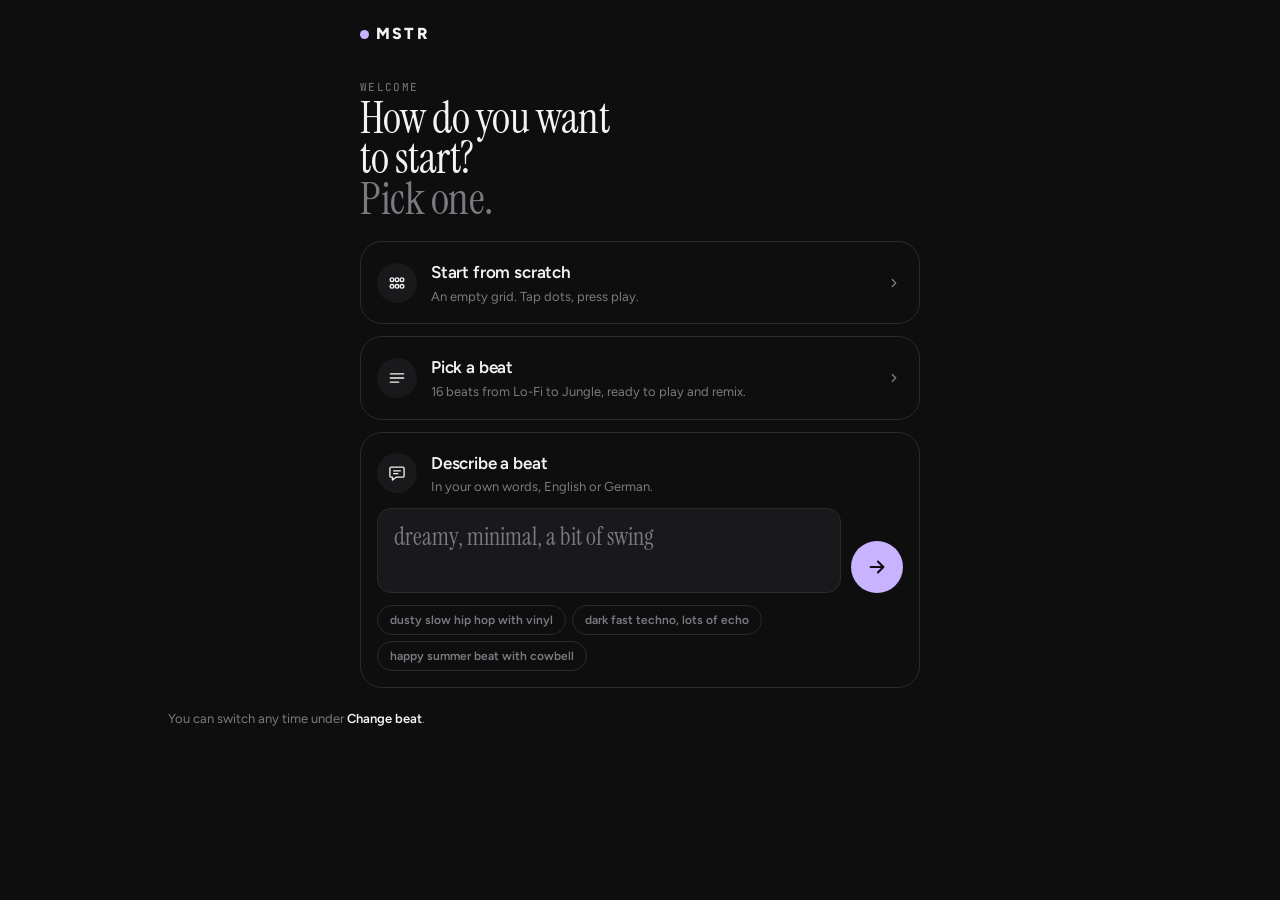
==== commit 3c7292da: "Word parser: more mood words, dreamy and dusty settle on a base New mood groups so that common feeli" ====
--- a/index.html
+++ b/index.html
@@ -957,7 +957,17 @@
     ['epic|episch|stadium|stadion|huge|riesig|big room','rock','pop80'],
     ['heart|heartbeat|herz|herzschlag|pulse|puls|hypnotic|hypnotisch|trance','minimal','techno'],
     ['fast|schnell|frantic|hektisch|energy|energie|running|laufen|workout|sport','dnb','jungle'],
-    ['slow|langsam|lazy|faul|relaxed|entspannt|calm|ruhig','lofi','onedrop']];
+    ['slow|langsam|lazy|faul|relaxed|entspannt|calm|ruhig','lofi','onedrop'],
+    ['dreamy|traeum|ambient|ethereal|floating|schweben','lofi','onedrop'],
+    ['dusty|dust|staub|warm|vinyl|crackle|knister|tape|kassette|cassette|retro|old school|oldschool','lofi','lofi'],
+    ['nervous|nervoes|anxious|restless|unruhig|jittery|zappelig','minimal','electro'],
+    ['romantic|romantisch|love|liebe|kiss|kuss|date|candle|kerze','lofi','onedrop'],
+    ['festival|crowd|menge|stage|buehne|open air|openair|big stage','house','afrobeats'],
+    ['focus|fokus|concentrat|konzentr|deep work|work|arbeit|homework|hausaufgaben','lofi','minimal'],
+    ['tired|muede|exhausted|erschoepft|hopeful|hoffnung|gentle|zart|soft|sanft','lofi','onedrop'],
+    ['drive|driving|road|strasse|autobahn|highway|cruise|cruising|roadtrip|road trip','techno','house'],
+    ['spacey|cosmic|kosmisch|galaxy|galaxie|planet|moon|mond','minimal','techno'],
+    ['glitchy|glitch|broken|kaputt|chopped|stutter','electro','jungle']];
   /* Klänge: Spur, Zeichen, Muster (null: eigene Regel unten) */
   var SOUND=[
     ['clap|klatsch',2,'c'],['rim|rimshot|sidestick',2,'k'],
@@ -1019,7 +1029,7 @@
     /* Tempo-Wörter */
     if(!bpm){var f=1;
       if(find(t,'very slow|super slow|sehr langsam|crawling|schleppend')>=0)f=.78;
-      else if(find(t,'slow|slower|langsam|lazy|faul|chill|chilled|relaxed|entspannt|laid ?back|calm|ruhig|sleepy|mellow')>=0)f=.88;
+      else if(find(t,'slow|slower|langsam|lazy|faul|chill|chilled|relaxed|entspannt|laid ?back|calm|ruhig|sleepy|mellow|dreamy|traeum|tired|muede|romantic|romantisch')>=0)f=.88;
       if(find(t,'very fast|super fast|sehr schnell|insane|wahnsinnig')>=0)f=1.22;
       else if(find(t,'fast|faster|schnell|quick|hektisch|frantic|rush|uptempo|up-tempo|energetic|treibend|driving')>=0)f=1.1;
       if(find(t,'half ?time|halftime')>=0)f*=.75;if(find(t,'double ?time')>=0)f*=1.3;
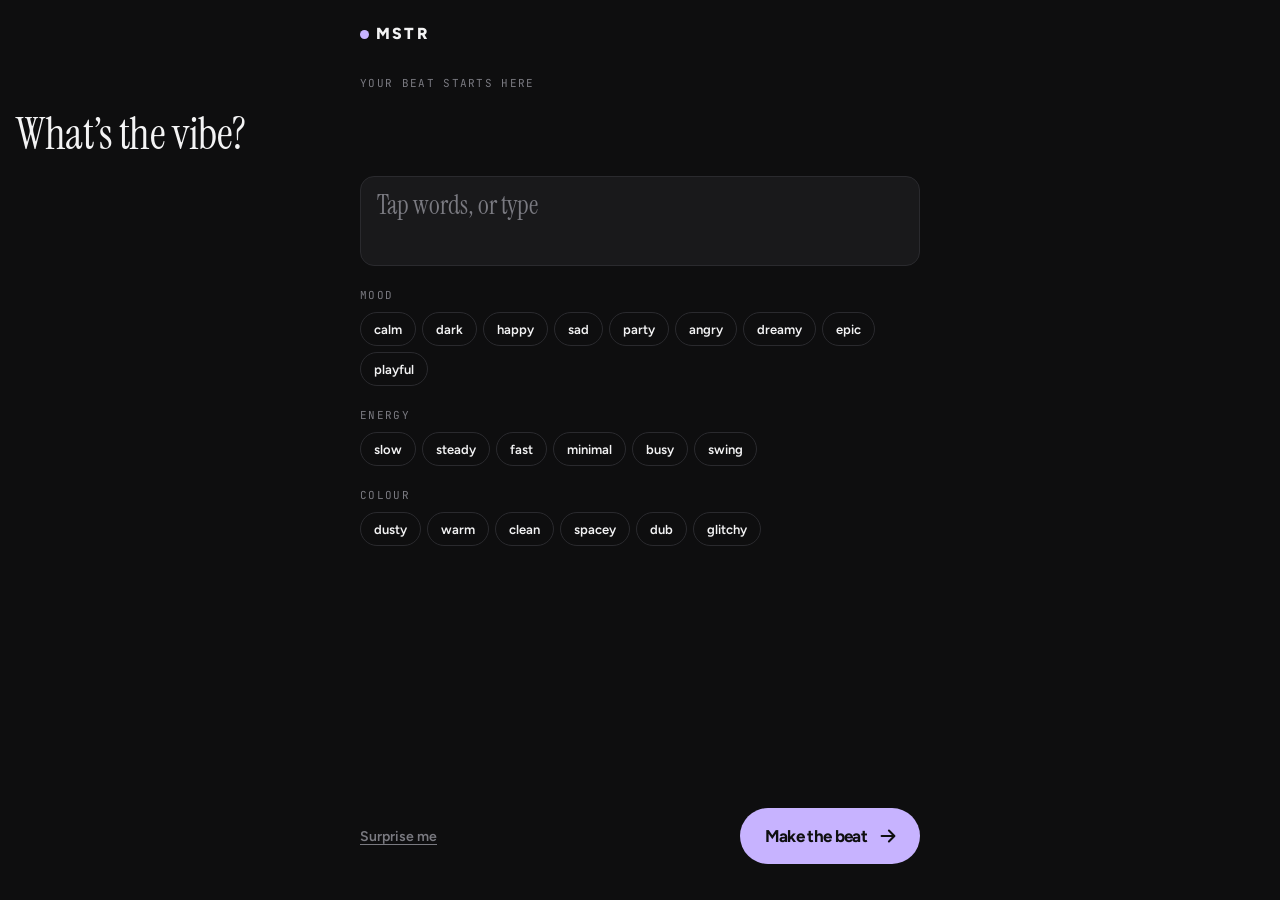
==== commit 54356f73: "Vibe first: the Orbit is the home screen, the grid is the machine behind it First visit asks "What's" ====
--- a/index.html
+++ b/index.html
@@ -39,7 +39,12 @@
 .mark i{width:9px;height:9px;border-radius:50%;background:var(--accent)}
 .app.live .mark i{animation:pulse calc(60s / 120) ease-in-out infinite alternate}
 @keyframes pulse{to{transform:scale(1.35)}}
-.topr{display:flex;gap:8px;align-items:center}
+.back{border:0;background:none;padding:0 8px 0 0;display:inline-flex;align-items:center;gap:8px;font:600 14px var(--f-ui);color:var(--ink);cursor:pointer}
+.back i{width:36px;height:36px;border-radius:50%;background:var(--soft);display:grid;place-items:center}
+.back svg{width:18px;height:18px}
+.vibetxt{max-width:50%;overflow:hidden;text-overflow:ellipsis;white-space:nowrap}
+.top .mark{margin-right:auto}.app.molecule .top .mark{margin-right:0}
+.vibetxt[hidden]{display:none}
 .ib{width:36px;height:36px;border-radius:50%;border:0;background:var(--soft);display:grid;place-items:center;cursor:pointer;flex:none;color:var(--ink);padding:0}
 .ib svg{width:18px;height:18px}
 .ib.lg{width:48px;height:48px;font-size:24px;font-weight:500}
@@ -51,11 +56,6 @@
 .head{display:flex;flex-direction:column;gap:4px}
 .preset{margin:0;cursor:pointer;display:flex;align-items:center;gap:10px;min-width:0;font-family:var(--f-ed);font-size:clamp(42px,11vw,60px);font-weight:400;letter-spacing:-.01em;line-height:1}
 /* Share: der einzige farbige Knopf im Kopf, beim Spielen läuft darin ein winziger Orbit mit */
-.pill.share{background:var(--accent);color:var(--on-accent);border-color:var(--accent);height:40px;padding:0 16px 0 13px;font-size:14px;gap:7px}
-.pill.share svg{width:18px;height:18px}
-#miniOrb{width:22px;height:22px;display:none}
-.app.live #miniOrb{display:block}
-.app.live .pill.share .shi{display:none}
 .prow{display:flex;align-items:center;gap:14px}
 /* Stift: zeigt, dass der Titel antippbar ist */
 .preset .pen{width:18px;height:18px;flex:none;color:var(--mute)}
@@ -191,23 +191,18 @@
 .opt{height:34px;border-radius:999px;border:1px solid var(--line);background:transparent;padding:0 14px;font-size:13px;font-weight:600;cursor:pointer}
 .opt[aria-pressed="true"]{background:var(--accent);color:var(--on-accent);border-color:var(--accent)}
 /* Willkommen: drei Karten, das Beschreiben-Feld steckt in der dritten */
-.wcards{display:flex;flex-direction:column;gap:12px}
-.wcard{border:1px solid var(--line);border-radius:22px;padding:18px 18px 18px 16px;display:flex;gap:14px;align-items:center;background:transparent;cursor:pointer;text-align:left;width:100%}
-.wcard:active{background:var(--soft)}
-.wic{width:40px;height:40px;border-radius:50%;background:var(--soft);display:grid;place-items:center;flex:none}
-.wic svg{width:20px;height:20px;fill:none;stroke:var(--ink);stroke-width:1.6;stroke-linecap:round;stroke-linejoin:round}
-.wtx{flex:1;display:flex;flex-direction:column;gap:3px;min-width:0}
-.wtx b{font-size:17px;font-weight:600;letter-spacing:-.01em}
-.wtx small{font-size:13px;color:var(--mute);line-height:1.35}
-.wcard .go{width:14px;height:14px;color:var(--mute);flex:none}
-.wcard.say{flex-direction:column;align-items:stretch;gap:12px;padding:18px 16px 16px;cursor:default}
-.wcard.say:active{background:transparent}
-.wh{display:flex;gap:14px;align-items:center}
 .chips{display:flex;gap:6px;flex-wrap:wrap}
-.chip{height:30px;padding:0 12px;border-radius:999px;border:1px solid var(--line);background:transparent;font:600 12px var(--f-ui);color:var(--mute);cursor:pointer}
-.chip:active{color:var(--ink)}
-.wnote{margin-top:auto}
-.wnote b{color:var(--ink);font-weight:600}
+.chip{height:34px;padding:0 13px;border-radius:999px;border:1px solid var(--line);background:transparent;font:600 13px var(--f-ui);color:var(--ink);cursor:pointer;display:inline-flex;align-items:center;gap:6px}
+.chip:active{background:var(--soft)}
+.chip.on{border-color:var(--accent);color:var(--accent)}
+.chip.on::before{content:"";width:6px;height:6px;border-radius:50%;background:var(--accent)}
+.vibef textarea{font-size:26px;caret-color:var(--accent)}
+.vgrp{display:flex;flex-direction:column;gap:8px}
+.vgrp .lbl{font-family:var(--f-mono);font-size:11px;letter-spacing:.12em;text-transform:uppercase;color:var(--mute)}
+.vgo{margin-top:auto;display:flex;align-items:center;justify-content:space-between;gap:12px;padding-bottom:8px}
+.vgo .lnk{color:var(--mute);text-decoration:underline;text-underline-offset:3px;font-size:14px}
+.pill.go.big{height:56px;padding:0 20px 0 24px;background:var(--accent);color:var(--on-accent);border-color:transparent;font-size:17px;font-weight:700;gap:10px}
+.pill.go.big svg{width:22px;height:22px}
 /* Effekte: eine Zeile je Effekt, rechts ein Punkt wie im Raster (grau aus, Flieder an) */
 .fxlist{display:flex;flex-direction:column}
 .fxrow{border-top:1px solid var(--line)}
@@ -293,15 +288,21 @@
 .mol:focus-visible{outline:2px solid var(--accent);outline-offset:4px}
 .app.molecule .tracks,.app.molecule .beatrow{display:none}
 /* Im Orbit: Pfeil zurück links, die Marke bleibt in der Mitte (rechts ein gleich breiter Platzhalter) */
-.app.molecule .topr{width:36px}
 .cardfoot{display:flex;gap:8px;align-items:center}
+.takes{display:flex;gap:8px;align-items:center;margin-top:6px}
+.takes .play{width:56px;height:56px;flex:none}
+.takes .pill{flex:1;height:44px;padding:0 10px;font-size:13px}
+.takes .pill svg{width:15px;height:15px;flex:none}
+.machine{margin:0;padding:6px 0 2px;text-align:center;font-size:13px;color:var(--mute);display:flex;justify-content:center;gap:6px;align-items:center;flex-wrap:wrap}
+.machine .lnk{font-size:13px}
+.machine[hidden]{display:none}
 .cardlinks{display:flex;justify-content:center;gap:26px;margin-top:-6px}
 .cardlinks .lnk{font-size:14px}
 .cardlinks .lnk svg{width:15px;height:15px}
 /* Farbwahl im Orbit: fünf Punkte, der gewählte trägt einen Ring; die Orbit-Farbe färbt dort auch den Video-Knopf */
 /* Zurückhaltend wie die App: kleine graue Punkte, nur der gewählte trägt seine Farbe; die Tipp-Fläche bleibt groß */
 .hue{display:flex;justify-content:flex-start;gap:2px;height:0;position:relative;z-index:1}
-.app.molecule .cardfoot{margin-top:6px}
+.app.molecule .cardfoot{margin-top:0}
 .hue button{width:28px;height:24px;border:0;padding:0;background:none;cursor:pointer;display:grid;place-items:center}
 .hue button::after{content:"";width:6px;height:6px;border-radius:50%;background:var(--off);transition:transform .15s,background .15s}
 .hue button[aria-checked="true"]::after{background:var(--c);transform:scale(1.5)}
@@ -315,10 +316,6 @@
 /* Orbit füllt genau den sichtbaren Bereich, nichts rutscht unter die Safari-Leiste; Play und Effekte stehen in der Reihe beim Knopf */
 .app.molecule{height:100%;height:100dvh;min-height:0;overflow:hidden;box-sizing:border-box}
 .app.molecule .cardfoot{padding-bottom:0}
-.cardfoot .play{width:48px;height:48px}
-.cardfoot #fxBtn{flex:none;height:48px;min-width:48px;width:48px;padding:0;border-radius:50%;justify-content:center;gap:4px}
-.cardfoot #fxBtn .fxl{display:none}
-.cardfoot #fxBtn.on{width:auto;padding:0 14px 0 12px;border-radius:999px}
 #shCardT{min-height:2.7em;padding-bottom:max(10px,env(safe-area-inset-bottom,0px));margin-top:-10px;line-height:1.35}
 /* Video entsteht: der Knopf füllt sich von links mit dem Fortschritt (--p 0..1) */
 .pill.go.gen,.pill.go.gen:disabled{opacity:1;color:var(--ink);border-color:transparent;background:linear-gradient(90deg,color-mix(in srgb,var(--accent) 60%,var(--bg)) calc(var(--p,0) * 100%),color-mix(in srgb,var(--accent) 18%,var(--bg)) calc(var(--p,0) * 100%));transition:background .2s linear}
@@ -327,9 +324,9 @@
 <body>
 <div class="app" id="app">
   <header class="top">
-    <button type="button" class="ib" id="vGrid" hidden aria-label="Back to the grid"><svg viewBox="0 0 24 24" aria-hidden="true"><path d="M15 5l-7 7 7 7" fill="none" stroke="currentColor" stroke-width="2.2" stroke-linecap="round" stroke-linejoin="round"/></svg></button>
+    <button type="button" class="back" id="vOrbit" hidden aria-label="Back to the orbit"><i><svg viewBox="0 0 24 24" aria-hidden="true"><path d="M15 5l-7 7 7 7" fill="none" stroke="currentColor" stroke-width="2.4" stroke-linecap="round" stroke-linejoin="round"/></svg></i><span>Orbit</span></button>
     <span class="mark"><i aria-hidden="true"></i>MSTR</span>
-    <div class="topr"><button type="button" class="pill share" id="vCard" aria-label="Share: your beat as an orbit, video and link"><canvas id="miniOrb" width="44" height="44" aria-hidden="true"></canvas><svg class="shi" viewBox="0 0 24 24" aria-hidden="true"><path d="M12 15V4M8 8l4-4 4 4M5 13v6h14v-6" fill="none" stroke="currentColor" stroke-width="2.2" stroke-linecap="round" stroke-linejoin="round"/></svg><span>Share</span></button></div>
+    <span class="eyebrow vibetxt" id="vibeTxt"></span>
   </header>
   <div class="head">
     <div class="prow"><h1 class="preset" id="preName" title="Name your beat"><span id="preTxt">Amapiano</span><svg class="pen" viewBox="0 0 24 24" aria-hidden="true"><path d="M12 20h9M16.5 3.5a2.1 2.1 0 0 1 3 3L7 19l-4 1 1-4Z" fill="none" stroke="currentColor" stroke-width="2" stroke-linecap="round" stroke-linejoin="round"/></svg></h1></div>
@@ -338,9 +335,11 @@
   <main class="tracks" id="tracks" aria-label="Tracks"></main>
   <canvas class="mol" id="mol" hidden aria-label="Your beat as an orbit. Tap the ring to play or stop, tap the title to name it, swipe sideways to change the colour" role="button" tabindex="0"></canvas>
   <div class="hue" id="hue" hidden role="radiogroup" aria-label="Orbit colour"></div>
+  <div class="takes" id="takes" hidden><button type="button" class="pill" id="takeBtn"><svg viewBox="0 0 24 24" aria-hidden="true"><path d="M4 12a8 8 0 0 1 14-5.3M20 12a8 8 0 0 1-14 5.3M18 3v4h-4M6 21v-4h4" fill="none" stroke="currentColor" stroke-width="2" stroke-linecap="round" stroke-linejoin="round"/></svg>Another take</button><button type="button" class="pill" id="vibeBtn"><svg viewBox="0 0 24 24" aria-hidden="true"><path d="M4 7h16M4 12h10M4 17h6" fill="none" stroke="currentColor" stroke-width="2" stroke-linecap="round"/></svg>Change vibe</button></div>
   <div class="cardfoot" id="cardfoot" hidden><button type="button" class="pill wide go" id="shCardBtn">Share video</button></div>
   <div class="cardlinks" id="cardlinks" hidden><button type="button" class="lnk" id="shSend"><svg viewBox="0 0 24 24" aria-hidden="true"><path d="M10 14a4 4 0 0 0 5.7 0l3-3a4 4 0 0 0-5.7-5.7l-1 1M14 10a4 4 0 0 0-5.7 0l-3 3a4 4 0 0 0 5.7 5.7l1-1" fill="none" stroke="currentColor" stroke-width="2" stroke-linecap="round"/></svg><span>Copy link</span></button><button type="button" class="lnk" id="shWav"><svg viewBox="0 0 24 24" aria-hidden="true"><path d="M12 4v11M8 11l4 4 4-4M5 19h14" fill="none" stroke="currentColor" stroke-width="2" stroke-linecap="round" stroke-linejoin="round"/></svg><span>Download WAV</span></button></div>
   <p class="shnote" id="shCardT" hidden></p>
+  <p class="machine" id="machineRow" hidden>Want to tweak every hit? <button type="button" class="lnk" id="vMachine">Open the machine<svg viewBox="0 0 24 24" aria-hidden="true"><path d="M9 6l6 6-6 6" fill="none" stroke="currentColor" stroke-width="2.4" stroke-linecap="round" stroke-linejoin="round"/></svg></button></p>
   <div class="trk beatrow" aria-hidden="true"><div class="tl"></div><div class="steps"><div class="grp"><span>1</span><span></span><span></span><span></span></div><div class="grp"><span>2</span><span></span><span></span><span></span></div><div class="grp"><span>3</span><span></span><span></span><span></span></div><div class="grp"><span>4</span><span></span><span></span><span></span></div></div></div>
   <footer class="transport">
     <button type="button" class="play" id="play" aria-label="Play (Space)"></button>
@@ -1274,21 +1273,12 @@
   function head(s,b){
     var r;
     if(shown>=0)for(r=0;r<R;r++)cells[r][shown].classList.remove('ph');
-    shown=s;if(s>=0){molHit(s,b);miniDraw(s);}
+    shown=s;if(s>=0)molHit(s,b);
     if(s>=0)for(r=0;r<R;r++){cells[r][s].classList.add('ph');if(pat[r].charAt(s)!=='0'&&audible(r)&&!drop)flash(r);}
     /* Taktzähler und Fortschrittslinie folgen dem laufenden Schritt */
     for(r=0;r<beats.length;r++)beats[r].classList.toggle('cur',s>=0&&r===Math.floor(s/4));
     app.style.setProperty('--prog',s<0?0:(s+1)/N);
   }
-  /* Winziger Orbit im Share-Knopf: läuft beim Spielen mit (je Schritt ein Bild), zeigt, wohin der Beat am Ende geht */
-  var mo=$('miniOrb'),mx=mo.getContext('2d');
-  function miniDraw(s){var W=mo.width,c=W/2,r,k;mx.clearRect(0,0,W,W);
-    mx.strokeStyle='rgba(15,15,16,.28)';mx.lineWidth=1;
-    for(k=0;k<3;k++){mx.beginPath();mx.arc(c,c,7+k*6,0,Math.PI*2);mx.stroke();}
-    mx.fillStyle='#0F0F10';
-    for(r=0;r<7;r++){if(pat[r].charAt(s)==='0'||!audible(r))continue;var a=s/N*Math.PI*2-Math.PI/2,rad=6+r*2.3,d=r===1?3:2.1;
-      mx.beginPath();mx.arc(c+Math.cos(a)*rad,c+Math.sin(a)*rad,d,0,Math.PI*2);mx.fill();}
-    mx.beginPath();mx.arc(c,c,2,0,Math.PI*2);mx.fill();}
   /* Das Spur-Icon blinkt kurz in Flieder, wenn die Spur klingt */
   function flash(r){var ic=rows[r].querySelector('.ic');ic.classList.remove('hit');void ic.offsetWidth;ic.classList.add('hit');clearTimeout(ic._t);ic._t=setTimeout(function(){ic.classList.remove('hit');},140);}
   function loop(){
@@ -1448,26 +1438,36 @@
     inp.addEventListener('keydown',function(e){if(e.key==='Enter'&&!e.shiftKey){e.preventDefault();go();}});
     el.querySelectorAll('.chip').forEach(function(c){c.addEventListener('click',function(){go(c.textContent);});});
   }
-  /* ---------- Willkommen: nur beim allerersten Besuch (kein Stand, kein geteilter Link) die Frage, wie es losgehen soll.
-     Drei Karten: leeres Raster, Beat-Liste, Beat beschreiben (Feld und drei Beispiele). Danach nie wieder (S.seen), alles bleibt unter „Change beat“ erreichbar ---------- */
-  var ICO_W={grid:'<circle cx="6" cy="8" r="2.2"/><circle cx="12" cy="8" r="2.2"/><circle cx="18" cy="8" r="2.2"/><circle cx="6" cy="16" r="2.2"/><circle cx="12" cy="16" r="2.2"/><circle cx="18" cy="16" r="2.2"/>',
-    list:'<path d="M4 7h16M4 12h16M4 17h10"/>',say:'<path d="M5 5h14a1.5 1.5 0 0 1 1.5 1.5v9A1.5 1.5 0 0 1 19 17h-8l-4.5 3.5V17H5a1.5 1.5 0 0 1-1.5-1.5v-9A1.5 1.5 0 0 1 5 5Z"/><path d="M8 9.5h8M8 12.8h5"/>'};
-  function wcard(id,ico,t,d){return '<button type="button" class="wcard" id="'+id+'"><span class="wic"><svg viewBox="0 0 24 24" aria-hidden="true">'+ICO_W[ico]+'</svg></span><span class="wtx"><b>'+t+'</b><small>'+d+'</small></span><svg class="go" viewBox="0 0 24 24" aria-hidden="true"><path d="M9 6l6 6-6 6" fill="none" stroke="currentColor" stroke-width="2.4" stroke-linecap="round" stroke-linejoin="round"/></svg></button>';}
-  function welcome(on){
-    if(on===false){S.seen=1;save();if(pageName==='welcome'&&!sheet.hidden)closeSheet();return;}
-    var ex=SAY.slice().sort(function(){return Math.random()-.5;}).slice(0,3);
-    openSheet('<div><span class="eyebrow">Welcome</span><h2 class="ed" id="sheetT">How do you want<br>to start?<br><em>Pick one.</em></h2></div>'+
-      '<div class="wcards">'+wcard('wScratch','grid','Start from scratch','An empty grid. Tap dots, press play.')+wcard('wPick','list','Pick a beat',BEATS.length+' beats from Lo-Fi to Jungle, ready to play and remix.')+
-      '<div class="wcard say"><div class="wh"><span class="wic"><svg viewBox="0 0 24 24" aria-hidden="true">'+ICO_W.say+'</svg></span><span class="wtx"><b>Describe a beat</b><small>In your own words, English or German.</small></span></div>'+SAYF+
-      '<div class="chips">'+ex.map(function(x){return '<button type="button" class="chip">'+x+'</button>';}).join('')+'</div></div></div>'+
-      '<p class="shnote wnote">You can switch any time under <b>Change beat</b>.</p>',function(el){
-      function done(){S.seen=1;save();}
-      el.querySelector('#wScratch').addEventListener('click',function(){done();pat=empty();pre=-1;edited=false;title='';paint();persist();closeSheet();});
-      el.querySelector('#wPick').addEventListener('click',function(){done();presetSheet();});
-      sayInit(el,done);
-    },'welcome','page');
-    S.seen=1;save();
-  }
+  /* ---------- Vibe: die Frage „What's the vibe?“ ist der Einstieg (erster Besuch) und „Change vibe“ im Orbit.
+     Drei Reihen Wörter (Stimmung, Energie, Farbe), die der Parser sicher kennt; Tippen baut den Satz im Feld, Tippen ins Feld erlaubt
+     eigene Wörter. „Make the beat“ schickt ab, „Surprise me“ würfelt. Beim ersten Besuch ohne X (S.seen danach), sonst mit X ---------- */
+  var VIBE=[['Mood',['calm','dark','happy','sad','party','angry','dreamy','epic','playful']],['Energy',['slow','steady','fast','minimal','busy','swing']],['Colour',['dusty','warm','clean','spacey','dub','glitchy']]];
+  function vibe(on){
+    if(on===false){S.seen=1;save();if(pageName==='vibe'&&!sheet.hidden)closeSheet();return;}
+    var first=!S.seen;S.seen=1;save();
+    openSheet('<div class="sh-top"><span class="eyebrow">'+(first?'Your beat starts here':'New beat')+'</span>'+(first?'':XB)+'</div><h2 class="ed" id="sheetT">What\u2019s the vibe?</h2>'+
+      '<form class="sayf vibef" autocomplete="off"><textarea id="sayIn" rows="2" maxlength="200" enterkeyhint="send" aria-labelledby="sheetT" placeholder="Tap words, or type"></textarea></form>'+
+      VIBE.map(function(g){return '<div class="vgrp"><span class="lbl">'+g[0]+'</span><div class="chips">'+g[1].map(function(w){return '<button type="button" class="chip" data-w="'+w+'" aria-pressed="false">'+w+'</button>';}).join('')+'</div></div>';}).join('')+
+      '<div class="vgo"><button type="button" class="lnk" id="vSurprise">Surprise me</button><button type="button" class="pill go big" id="sayGo">Make the beat<svg viewBox="0 0 24 24" aria-hidden="true"><path d="M5 12h13M13 6l6 6-6 6" fill="none" stroke="currentColor" stroke-width="2.2" stroke-linecap="round" stroke-linejoin="round"/></svg></button></div>',function(el){
+      var inp=el.querySelector('#sayIn'),chips=[].slice.call(el.querySelectorAll('.chip'));
+      inp.value=typeof S.say==='string'?S.say:'';
+      function has(w){return new RegExp('(^|[^a-z])'+w+'(?=[^a-z]|$)','i').test(inp.value);}
+      function mark(){chips.forEach(function(c){var on=has(c.dataset.w);c.classList.toggle('on',on);c.setAttribute('aria-pressed',on?'true':'false');});}
+      function go(v){v=String(v||inp.value).trim();if(!v)v=surprise();S.say=v;save();closeSheet();sayBeat(v);molSet(true);}
+      function surprise(){var p=function(a){return a[Math.floor(Math.random()*a.length)];},w=[p(VIBE[0][1]),p(VIBE[1][1])];if(Math.random()<.5)w.push(p(VIBE[2][1]));return w.join(' · ');}
+      chips.forEach(function(c){c.addEventListener('click',function(){var w=c.dataset.w;
+        if(has(w))inp.value=inp.value.replace(new RegExp('(^|[^a-z])'+w+'(?=[^a-z]|$)','i'),'$1').replace(/\s*·\s*·\s*/g,' · ').replace(/^\s*·\s*|\s*·\s*$/g,'').trim();
+        else inp.value=inp.value.trim()?inp.value.trim()+' · '+w:w;
+        mark();});});
+      inp.addEventListener('input',mark);mark();
+      el.querySelector('form').addEventListener('submit',function(e){e.preventDefault();go();});
+      inp.addEventListener('keydown',function(e){if(e.key==='Enter'&&!e.shiftKey){e.preventDefault();go();}});
+      el.querySelector('#sayGo').addEventListener('click',function(){go();});
+      el.querySelector('#vSurprise').addEventListener('click',function(){inp.value=surprise();mark();go();});
+    },'vibe','page');
+  }
+  /* „Another take“: dieselbe Beschreibung noch einmal (der Parser würfelt leicht); ohne Beschreibung nimmt er den Stil der Vorlage, ohne beides fragt er nach dem Vibe */
+  function anotherTake(){var t=typeof S.say==='string'&&S.say.trim()?S.say:pre>=0?BEATS[pre].n:'';if(!t){vibe();return;}sayBeat(t);}
   function sayBeat(text){
     text=String(text||'').trim();if(!text)return false;
     var o=WORTE(text,{n:BEATS.map(function(b){return b.n;}),bpm:BEATS.map(function(b){return b.bpm;}),sw:BEATS.map(function(b){return b.sw;}),rows:beatRows});
@@ -1815,11 +1815,11 @@
 
   build();themeUI();fxUI();playB.innerHTML=I_PLAY;
   if(shared){var before=shared;showToast(title?'“'+title+'” loaded':'Shared beat loaded','Undo',function(){restore(before);});}
-  else if(!P&&!S.seen&&!location.hash)welcome();
+  else if(!P&&!S.seen&&!location.hash)vibe();
   /* ---------- Molekül-Ansicht: das Raster gegen das Ring-Molekül der Karte tauschen, live mit dem Beat.
      Schläge kommen aus head() (Schritt, Takt), Mute, Solo und Drop entscheiden mit; steht der Beat, steht das Bild.
      Ein Tipp aufs Molekül bringt das Raster zurück, bearbeitet wird nur dort ---------- */
-  var molC=$('mol'),molX=molC.getContext('2d'),vGrid=$('vGrid'),vCard=$('vCard'),foot=$('cardfoot'),molS=null,molKey='',molRaf=0,molOn=false,molTick=0,molLast=0;
+  var molC=$('mol'),molX=molC.getContext('2d'),vOrbit=$('vOrbit'),vMachine=$('vMachine'),machineRow=$('machineRow'),takes=$('takes'),vibeTxt=$('vibeTxt'),foot=$('cardfoot'),molS=null,molKey='',molRaf=0,molOn=false,molTick=0,molLast=0;
   /* Der Orbit ist immer schwarz, auch wenn das Grid hell ist: solange er an ist, steht die Seite auf dunkel */
   function molDark(){return true;}
   function forceDark(){document.documentElement.setAttribute('data-theme','dark');var m=document.querySelector('meta[name="theme-color"]');if(m)m.setAttribute('content','#0E0E0F');}
@@ -1845,10 +1845,13 @@
     if(stu)setTimeout(function(){if(molOn&&playing)molS.fire({s:q,b:b,h:h,st:1},performance.now());},st()*500);}
   var transport=document.querySelector('.transport');
   var links=$('cardlinks');
-  function molSet(on){molOn=!!on;if(!molOn)cardStop();app.classList.toggle('molecule',molOn);molC.hidden=!molOn;foot.hidden=!molOn;hueRow.hidden=!molOn;links.hidden=!molOn;vGrid.hidden=!molOn;vCard.hidden=molOn;
-    if(molOn){foot.insertBefore(playB,cb);foot.insertBefore(fxB,cb);cardLabel();forceDark();}else{transport.insertBefore(playB,transport.firstChild);transport.insertBefore(fxB,dropB);ct.hidden=true;themeUI();}
-    S.view=molOn?'mol':'';save();if(molOn){molModel();molSize();molGo();}}
-  vGrid.addEventListener('click',function(){molSet(false);});vCard.addEventListener('click',function(){molSet(true);});
+  /* Der Orbit ist die Startseite, das Raster ist „die Maschine“ dahinter (S.view 'grid'); Play wandert mit in die Reihe bei Another take */
+  function molSet(on){molOn=!!on;if(!molOn)cardStop();app.classList.toggle('molecule',molOn);molC.hidden=!molOn;foot.hidden=!molOn;hueRow.hidden=!molOn;links.hidden=!molOn;takes.hidden=!molOn;machineRow.hidden=!molOn;vOrbit.hidden=molOn;vibeTxt.hidden=!molOn;
+    if(molOn){takes.insertBefore(playB,takes.firstChild);cardLabel();vibeUI();forceDark();}else{transport.insertBefore(playB,transport.firstChild);ct.hidden=true;themeUI();}
+    S.view=molOn?'':'grid';save();if(molOn){molModel();molSize();molGo();}}
+  function vibeUI(){var t=typeof S.say==='string'?S.say.trim():'';vibeTxt.textContent=t.length>26?t.slice(0,25).trim()+'…':t;}
+  vMachine.addEventListener('click',function(){molSet(false);});vOrbit.addEventListener('click',function(){molSet(true);});
+  $('takeBtn').addEventListener('click',anotherTake);$('vibeBtn').addEventListener('click',function(){vibe();});
   /* Unterer Streifen (Titel und Zeile) öffnet den Namen, der Rest spielt oder stoppt */
   function molTitleHit(e){var r=molC.getBoundingClientRect(),sc=Math.min(r.width/540,r.height/760);return e.clientY-r.top>r.height-130*sc;}
   /* Wischen über den Orbit (links/rechts) schaltet die Farbe weiter, ein Tipp bleibt ein Tipp: erst ab 40 px quer, und mehr quer als längs */
@@ -1860,9 +1863,9 @@
   molC.addEventListener('click',function(e){if(swiped){swiped=false;return;}if(busyC)return;if(molTitleHit(e)){if(canName())nameSheet();}else setPlay(!playing);});
   molC.addEventListener('keydown',function(e){if(e.key==='Enter'||e.key===' '){e.preventDefault();if(!busyC&&canName())nameSheet();}});
   document.addEventListener('visibilitychange',function(){if(!document.hidden)molGo();});window.addEventListener('pageshow',molGo);
-  if(S.view==='mol')molSet(true);
-
-  window.MSTR={welcome:welcome,view:molSet,say:sayBeat,setPlay:setPlay,renderLoop:renderLoop,renderClip:renderClip,card:CARD,code:shareCode,url:shareUrl,hue:setHue,state:function(){return {pat:pat.slice(),bpm:bpm,sw:sw,pre:pre,playing:playing,col:col,fx:JSON.parse(JSON.stringify(FX)),fxa:JSON.parse(JSON.stringify(FXA)),fxo:JSON.parse(JSON.stringify(FXO))};}};
+  molSet(S.view!=='grid');
+
+  window.MSTR={welcome:vibe,vibe:vibe,take:anotherTake,view:molSet,say:sayBeat,setPlay:setPlay,renderLoop:renderLoop,renderClip:renderClip,card:CARD,code:shareCode,url:shareUrl,hue:setHue,state:function(){return {pat:pat.slice(),bpm:bpm,sw:sw,pre:pre,playing:playing,col:col,fx:JSON.parse(JSON.stringify(FX)),fxa:JSON.parse(JSON.stringify(FXA)),fxo:JSON.parse(JSON.stringify(FXO))};}};
 })();
 
 })();
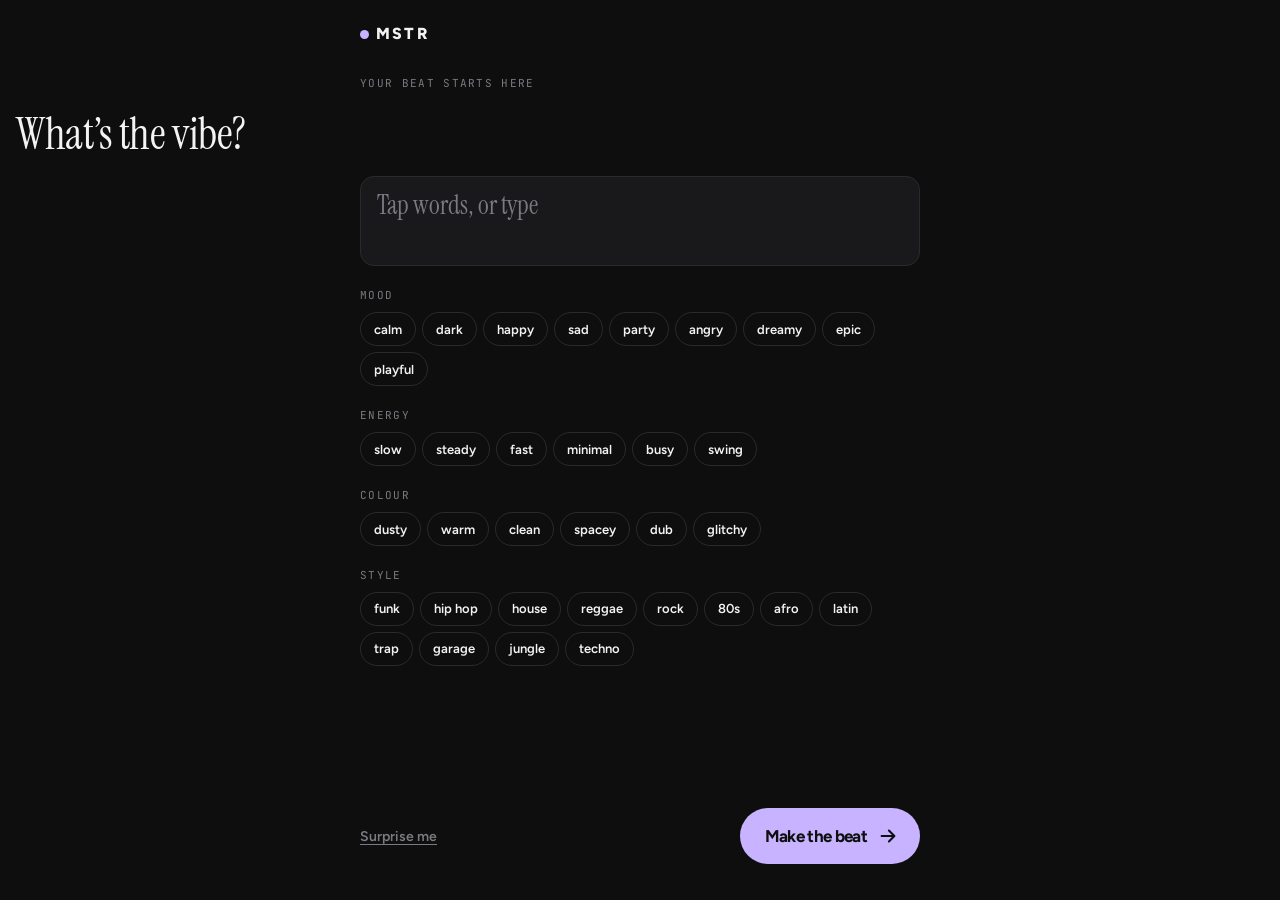
==== commit ff12436f: "More styles from a vibe: wider mood pools, Style chip row Random chip vibes landed mostly on Lo-Fi, " ====
--- a/index.html
+++ b/index.html
@@ -54,14 +54,11 @@
 .pill:active,.ib:active{transform:scale(.97)}
 
 .head{display:flex;flex-direction:column;gap:4px}
-.preset{margin:0;cursor:pointer;display:flex;align-items:center;gap:10px;min-width:0;font-family:var(--f-ed);font-size:clamp(42px,11vw,60px);font-weight:400;letter-spacing:-.01em;line-height:1}
+.preset{margin:0;cursor:default;display:flex;align-items:center;gap:10px;min-width:0;font-family:var(--f-ed);font-size:clamp(42px,11vw,60px);font-weight:400;letter-spacing:-.01em;line-height:1}
 /* Share: der einzige farbige Knopf im Kopf, beim Spielen läuft darin ein winziger Orbit mit */
 .prow{display:flex;align-items:center;gap:14px}
-/* Stift: zeigt, dass der Titel antippbar ist */
-.preset .pen{width:18px;height:18px;flex:none;color:var(--mute)}
-.preset.fixed{cursor:default}.preset.fixed .pen{display:none}
 .preset #preTxt{min-width:0;overflow:hidden;text-overflow:ellipsis;white-space:nowrap}
-/* Textknöpfe: „Change beat“ unter dem Titel, Link und WAV im Orbit */
+/* Textknöpfe: „Change beat“ unter dem Titel, der Link im Orbit */
 .lnk{border:0;background:none;padding:4px 0;font:600 13px var(--f-ui);color:var(--ink);display:inline-flex;align-items:center;gap:5px;cursor:pointer}
 .lnk svg{width:13px;height:13px;flex:none;color:var(--mute)}
 /* Beat beschreiben: das Feld steht oben in der Beat-Liste */
@@ -72,9 +69,11 @@
 .sayf .ib.go{width:52px;height:52px;flex:none;background:var(--accent);color:var(--on-accent)}
 .sayf .ib.go svg{width:22px;height:22px}
 .pill svg{width:17px;height:17px;flex:none}
-.sub{margin:0;font-size:13px;color:var(--mute);display:flex;align-items:center;gap:8px;min-height:24px}
+.sub{margin:6px 0 0;font-size:13px;color:var(--mute);display:flex;align-items:center;gap:10px;min-height:36px;flex-wrap:wrap}
+/* Change beat: ein eigener Knopf, im Raster wird nur noch der Beat gewechselt, benannt wird im Orbit */
+#preBtn{gap:4px;padding:0 10px 0 14px;color:var(--ink)}
+#preBtn svg{width:14px;height:14px;color:var(--mute)}
 #sub:empty{display:none}
-#sub:not(:empty)::after{content:"·";margin-left:8px}
 .shnote.left{text-align:left}
 
 /* Raster: Name-Zeile über 16 Punkten; ab 640 px Name links */
@@ -199,7 +198,8 @@
 .vibef textarea{font-size:26px;caret-color:var(--accent)}
 .vgrp{display:flex;flex-direction:column;gap:8px}
 .vgrp .lbl{font-family:var(--f-mono);font-size:11px;letter-spacing:.12em;text-transform:uppercase;color:var(--mute)}
-.vgo{margin-top:auto;display:flex;align-items:center;justify-content:space-between;gap:12px;padding-bottom:8px}
+/* Die Knopfzeile bleibt unten sichtbar, auch wenn die Wortreihen länger sind als der Bildschirm */
+.vgo{margin-top:auto;display:flex;align-items:center;justify-content:space-between;gap:12px;padding:12px 0 max(8px,env(safe-area-inset-bottom,0px));position:sticky;bottom:0;background:linear-gradient(transparent,var(--bg) 14px);z-index:2}
 .vgo .lnk{color:var(--mute);text-decoration:underline;text-underline-offset:3px;font-size:14px}
 .pill.go.big{height:56px;padding:0 20px 0 24px;background:var(--accent);color:var(--on-accent);border-color:transparent;font-size:17px;font-weight:700;gap:10px}
 .pill.go.big svg{width:22px;height:22px}
@@ -289,16 +289,18 @@
 .app.molecule .tracks,.app.molecule .beatrow{display:none}
 /* Im Orbit: Pfeil zurück links, die Marke bleibt in der Mitte (rechts ein gleich breiter Platzhalter) */
 .cardfoot{display:flex;gap:8px;align-items:center}
-.takes{display:flex;gap:8px;align-items:center;margin-top:6px}
+.takes{display:flex;gap:8px;align-items:center}
 .takes .play{width:56px;height:56px;flex:none}
 .takes .pill{flex:1;height:44px;padding:0 10px;font-size:13px}
 .takes .pill svg{width:15px;height:15px;flex:none}
-.machine{margin:0;padding:6px 0 2px;text-align:center;font-size:13px;color:var(--mute);display:flex;justify-content:center;gap:6px;align-items:center;flex-wrap:wrap}
+/* Another take: kurzer Blitz in der Akzentfarbe, Symbol dreht sich einmal */
+.takes .pill.hit{animation:takehit 1.1s ease-out}
+.takes .pill.hit svg{animation:takespin .55s cubic-bezier(.3,.7,.4,1)}
+@keyframes takehit{0%{background:var(--accent);color:var(--on-accent);border-color:var(--accent)}60%{background:var(--accent);color:var(--on-accent);border-color:var(--accent)}100%{background:transparent}}
+@keyframes takespin{to{transform:rotate(360deg)}}
+.machine{margin:0;padding:0 0 max(8px,env(safe-area-inset-bottom,0px));text-align:center;font-size:13px;color:var(--mute);display:flex;justify-content:center;gap:6px;align-items:center;flex-wrap:wrap}
 .machine .lnk{font-size:13px}
 .machine[hidden]{display:none}
-.cardlinks{display:flex;justify-content:center;gap:26px;margin-top:-6px}
-.cardlinks .lnk{font-size:14px}
-.cardlinks .lnk svg{width:15px;height:15px}
 /* Farbwahl im Orbit: fünf Punkte, der gewählte trägt einen Ring; die Orbit-Farbe färbt dort auch den Video-Knopf */
 /* Zurückhaltend wie die App: kleine graue Punkte, nur der gewählte trägt seine Farbe; die Tipp-Fläche bleibt groß */
 .hue{display:flex;justify-content:flex-start;gap:2px;height:0;position:relative;z-index:1}
@@ -309,14 +311,17 @@
 .hue button:active::after{transform:scale(.8)}
 .app.molecule{--accent:var(--orbit,#C7B3FF)}
 .cardfoot .pill{flex:1;width:auto}
-.cardfoot .ib{width:48px;height:48px}
+.cardfoot .ib{width:44px;height:44px;background:transparent;border:1px solid var(--line)}
+.cardfoot .ib.ok{color:var(--accent);border-color:var(--accent)}
 .app.molecule .head{display:none}
 /* In der Karte gibt es keine Leiste: Tipp auf den Ring spielt und stoppt, Tipp auf den Titel benennt */
 .app.molecule .transport{display:none}
 /* Orbit füllt genau den sichtbaren Bereich, nichts rutscht unter die Safari-Leiste; Play und Effekte stehen in der Reihe beim Knopf */
 .app.molecule{height:100%;height:100dvh;min-height:0;overflow:hidden;box-sizing:border-box}
 .app.molecule .cardfoot{padding-bottom:0}
-#shCardT{min-height:2.7em;padding-bottom:max(10px,env(safe-area-inset-bottom,0px));margin-top:-10px;line-height:1.35}
+/* Hinweis nur, wenn es etwas zu sagen gibt (Video entsteht, fertig, Link kopiert) */
+#shCardT{margin-top:-4px;line-height:1.35}
+.app.molecule{gap:12px}
 /* Video entsteht: der Knopf füllt sich von links mit dem Fortschritt (--p 0..1) */
 .pill.go.gen,.pill.go.gen:disabled{opacity:1;color:var(--ink);border-color:transparent;background:linear-gradient(90deg,color-mix(in srgb,var(--accent) 60%,var(--bg)) calc(var(--p,0) * 100%),color-mix(in srgb,var(--accent) 18%,var(--bg)) calc(var(--p,0) * 100%));transition:background .2s linear}
 </style>
@@ -329,17 +334,16 @@
     <span class="eyebrow vibetxt" id="vibeTxt"></span>
   </header>
   <div class="head">
-    <div class="prow"><h1 class="preset" id="preName" title="Name your beat"><span id="preTxt">Amapiano</span><svg class="pen" viewBox="0 0 24 24" aria-hidden="true"><path d="M12 20h9M16.5 3.5a2.1 2.1 0 0 1 3 3L7 19l-4 1 1-4Z" fill="none" stroke="currentColor" stroke-width="2" stroke-linecap="round" stroke-linejoin="round"/></svg></h1></div>
-    <p class="sub"><span id="sub"></span><button type="button" class="lnk" id="preBtn" aria-haspopup="dialog">Change beat<svg viewBox="0 0 24 24" aria-hidden="true"><path d="M9 6l6 6-6 6" fill="none" stroke="currentColor" stroke-width="2.4" stroke-linecap="round" stroke-linejoin="round"/></svg></button></p>
+    <div class="prow"><h1 class="preset" id="preName"><span id="preTxt">Amapiano</span></h1></div>
+    <p class="sub"><span id="sub"></span><button type="button" class="pill" id="preBtn" aria-haspopup="dialog">Change beat<svg viewBox="0 0 24 24" aria-hidden="true"><path d="M9 6l6 6-6 6" fill="none" stroke="currentColor" stroke-width="2.4" stroke-linecap="round" stroke-linejoin="round"/></svg></button></p>
   </div>
   <main class="tracks" id="tracks" aria-label="Tracks"></main>
   <canvas class="mol" id="mol" hidden aria-label="Your beat as an orbit. Tap the ring to play or stop, tap the title to name it, swipe sideways to change the colour" role="button" tabindex="0"></canvas>
   <div class="hue" id="hue" hidden role="radiogroup" aria-label="Orbit colour"></div>
   <div class="takes" id="takes" hidden><button type="button" class="pill" id="takeBtn"><svg viewBox="0 0 24 24" aria-hidden="true"><path d="M4 12a8 8 0 0 1 14-5.3M20 12a8 8 0 0 1-14 5.3M18 3v4h-4M6 21v-4h4" fill="none" stroke="currentColor" stroke-width="2" stroke-linecap="round" stroke-linejoin="round"/></svg>Another take</button><button type="button" class="pill" id="vibeBtn"><svg viewBox="0 0 24 24" aria-hidden="true"><path d="M4 7h16M4 12h10M4 17h6" fill="none" stroke="currentColor" stroke-width="2" stroke-linecap="round"/></svg>Change vibe</button></div>
-  <div class="cardfoot" id="cardfoot" hidden><button type="button" class="pill wide go" id="shCardBtn">Share video</button></div>
-  <div class="cardlinks" id="cardlinks" hidden><button type="button" class="lnk" id="shSend"><svg viewBox="0 0 24 24" aria-hidden="true"><path d="M10 14a4 4 0 0 0 5.7 0l3-3a4 4 0 0 0-5.7-5.7l-1 1M14 10a4 4 0 0 0-5.7 0l-3 3a4 4 0 0 0 5.7 5.7l1-1" fill="none" stroke="currentColor" stroke-width="2" stroke-linecap="round"/></svg><span>Copy link</span></button><button type="button" class="lnk" id="shWav"><svg viewBox="0 0 24 24" aria-hidden="true"><path d="M12 4v11M8 11l4 4 4-4M5 19h14" fill="none" stroke="currentColor" stroke-width="2" stroke-linecap="round" stroke-linejoin="round"/></svg><span>Download WAV</span></button></div>
+  <div class="cardfoot" id="cardfoot" hidden><button type="button" class="pill wide go" id="shCardBtn">Share video</button><button type="button" class="ib" id="shSend" aria-label="Copy link" title="Copy link"><svg viewBox="0 0 24 24" aria-hidden="true"><path d="M10 14a4 4 0 0 0 5.7 0l3-3a4 4 0 0 0-5.7-5.7l-1 1M14 10a4 4 0 0 0-5.7 0l-3 3a4 4 0 0 0 5.7 5.7l1-1" fill="none" stroke="currentColor" stroke-width="2" stroke-linecap="round"/></svg></button></div>
   <p class="shnote" id="shCardT" hidden></p>
-  <p class="machine" id="machineRow" hidden>Want to tweak every hit? <button type="button" class="lnk" id="vMachine">Open the machine<svg viewBox="0 0 24 24" aria-hidden="true"><path d="M9 6l6 6-6 6" fill="none" stroke="currentColor" stroke-width="2.4" stroke-linecap="round" stroke-linejoin="round"/></svg></button></p>
+  <p class="machine" id="machineRow" hidden><button type="button" class="lnk" id="vMachine">Open the machine<svg viewBox="0 0 24 24" aria-hidden="true"><path d="M9 6l6 6-6 6" fill="none" stroke="currentColor" stroke-width="2.4" stroke-linecap="round" stroke-linejoin="round"/></svg></button></p>
   <div class="trk beatrow" aria-hidden="true"><div class="tl"></div><div class="steps"><div class="grp"><span>1</span><span></span><span></span><span></span></div><div class="grp"><span>2</span><span></span><span></span><span></span></div><div class="grp"><span>3</span><span></span><span></span><span></span></div><div class="grp"><span>4</span><span></span><span></span><span></span></div></div></div>
   <footer class="transport">
     <button type="button" class="play" id="play" aria-label="Play (Space)"></button>
@@ -940,33 +944,39 @@
     dnb:"drum ?(and|n|'n'|&) ?bass|dnb|d&b|liquid",
     afrobeats:'afro|afrobeat|afrobeats|nigeria|lagos|afropop',
     reggaeton:'reggaeton|dembow|latin|perreo',
-    minimal:'minimal techno|minimal|microhouse|tech ?house',
+    minimal:'minimal techno|microhouse|tech ?house',
     twostep:'2 ?-?step|two ?-?step|uk garage|ukg|garage',
     jungle:'jungle|breakbeat|breaks|amen',
     electro:'electro|robot|kraftwerk|machine|maschine|roboter',
     amapiano:'amapiano|log drum|south africa|piano'};
   /* Stimmung, wenn kein Stil genannt ist */
   var MOOD=[
-    ['dark|duester|finster|night|nacht|evil|horror|creepy|gruselig|underground|keller|cave|hoehle','techno','minimal'],
-    ['sad|traurig|melanchol|rain|regen|lonely|einsam|sleep|schlaf|mellow|sunday|sonntag|cozy|gemuetlich|coffee|kaffee','lofi','onedrop'],
-    ['happy|froehlich|sunny|sonnig|summer|sommer|beach|strand|holiday|urlaub|bright|hell','afrobeats','house'],
-    ['party|dance|tanz|tanzen|dancefloor|feier|wedding|hochzeit','house','amapiano'],
-    ['angry|wuetend|aggressive|aggressiv|hard|hart|brutal|heavy|schwer|metal','techno','trap'],
-    ['funny|lustig|silly|albern|bouncy|huepf|playful|verspielt','funk','reggaeton'],
-    ['epic|episch|stadium|stadion|huge|riesig|big room','rock','pop80'],
-    ['heart|heartbeat|herz|herzschlag|pulse|puls|hypnotic|hypnotisch|trance','minimal','techno'],
-    ['fast|schnell|frantic|hektisch|energy|energie|running|laufen|workout|sport','dnb','jungle'],
-    ['slow|langsam|lazy|faul|relaxed|entspannt|calm|ruhig','lofi','onedrop'],
-    ['dreamy|traeum|ambient|ethereal|floating|schweben','lofi','onedrop'],
-    ['dusty|dust|staub|warm|vinyl|crackle|knister|tape|kassette|cassette|retro|old school|oldschool','lofi','lofi'],
-    ['nervous|nervoes|anxious|restless|unruhig|jittery|zappelig','minimal','electro'],
-    ['romantic|romantisch|love|liebe|kiss|kuss|date|candle|kerze','lofi','onedrop'],
-    ['festival|crowd|menge|stage|buehne|open air|openair|big stage','house','afrobeats'],
-    ['focus|fokus|concentrat|konzentr|deep work|work|arbeit|homework|hausaufgaben','lofi','minimal'],
-    ['tired|muede|exhausted|erschoepft|hopeful|hoffnung|gentle|zart|soft|sanft','lofi','onedrop'],
-    ['drive|driving|road|strasse|autobahn|highway|cruise|cruising|roadtrip|road trip','techno','house'],
-    ['spacey|cosmic|kosmisch|galaxy|galaxie|planet|moon|mond','minimal','techno'],
-    ['glitchy|glitch|broken|kaputt|chopped|stutter','electro','jungle']];
+    ['dark|duester|finster|night|nacht|evil|horror|creepy|gruselig|underground|keller|cave|hoehle',['techno','trap','minimal','dnb','electro']],
+    ['sad|traurig|melanchol|rain|regen|lonely|einsam|sleep|schlaf|mellow|sunday|sonntag|cozy|gemuetlich|coffee|kaffee',['lofi','onedrop','trap','twostep']],
+    ['happy|froehlich|sunny|sonnig|summer|sommer|beach|strand|holiday|urlaub|bright|hell',['afrobeats','funk','house','reggaeton','pop80']],
+    ['party|dance|tanz|tanzen|dancefloor|feier|wedding|hochzeit',['house','funk','amapiano','reggaeton','pop80','afrobeats']],
+    ['angry|wuetend|aggressive|aggressiv|hard|hart|brutal|heavy|schwer|metal',['rock','techno','trap','jungle']],
+    ['funny|lustig|silly|albern|bouncy|huepf|playful|verspielt',['funk','reggaeton','afrobeats','pop80']],
+    ['epic|episch|stadium|stadion|huge|riesig|big room',['rock','pop80','dnb','trap']],
+    ['heart|heartbeat|herz|herzschlag|pulse|puls|hypnotic|hypnotisch|trance',['minimal','techno','house']],
+    ['fast|schnell|frantic|hektisch|energy|energie|running|laufen|workout|sport',['dnb','jungle','twostep','techno','pop80']],
+    ['slow|langsam|lazy|faul|relaxed|entspannt|calm|ruhig',['lofi','onedrop','funk','reggaeton']],
+    ['steady|stetig|groove|groovy|nod|kopfnicken',['funk','house','afrobeats','rock','lofi']],
+    ['swing|swung|shuffle|wonky|bouncy|jazzy',['funk','lofi','twostep','onedrop']],
+    ['dreamy|traeum|ambient|ethereal|floating|schweben',['lofi','onedrop']],
+    ['dusty|dust|staub|warm|vinyl|crackle|knister|tape|kassette|cassette|retro|old school|oldschool',['lofi','funk']],
+    ['clean|sauber|crisp|knackig',['house','pop80','afrobeats','twostep']],
+    ['nervous|nervoes|anxious|restless|unruhig|jittery|zappelig',['minimal','electro','jungle','twostep']],
+    ['romantic|romantisch|love|liebe|kiss|kuss|date|candle|kerze',['lofi','onedrop','reggaeton','twostep']],
+    ['festival|crowd|menge|stage|buehne|open air|openair|big stage',['house','afrobeats','amapiano','reggaeton']],
+    ['focus|fokus|concentrat|konzentr|deep work|work|arbeit|homework|hausaufgaben',['lofi','minimal','house']],
+    ['tired|muede|exhausted|erschoepft|hopeful|hoffnung|gentle|zart|soft|sanft',['lofi','onedrop']],
+    ['drive|driving|road|strasse|autobahn|highway|cruise|cruising|roadtrip|road trip',['techno','house','electro','pop80']],
+    ['spacey|cosmic|kosmisch|galaxy|galaxie|planet|moon|mond',['minimal','electro','twostep','dnb','techno']],
+    ['glitchy|glitch|broken|kaputt|chopped|stutter',['electro','jungle','twostep']],
+    ['busy|dense|wild|crazy|verrueckt|chaotic|chaos',['jungle','dnb','funk','amapiano']],
+    /* „minimal“ allein ist eher Dichte als Stil: nur wenn nichts anderes davor steht, wird es Minimal */
+    ['minimal|sparse|reduced|reduziert',['minimal','twostep','lofi']]];
   /* Klänge: Spur, Zeichen, Muster (null: eigene Regel unten) */
   var SOUND=[
     ['clap|klatsch',2,'c'],['rim|rimshot|sidestick',2,'k'],
@@ -1017,7 +1027,17 @@
     function idx(n){return ctx.n.indexOf(n);}
     /* Stil: was zuerst im Text steht; „minimal techno“ zählt als Minimal */
     for(id in STYLE){i=find(t,STYLE[id]);if(i>=0&&(i<bi||(i===bi&&id==='minimal'))&&!neg(t,i)){bi=i;best=idx(id);}}
-    if(best<0){var mi=1e9;MOOD.forEach(function(m){var j=find(t,m[0]);if(j>=0&&j<mi){mi=j;best=idx(rnd()<.6?m[1]:m[2]);}});}
+    /* Stimmung: jede bringt mehrere Stile mit (der erste am typischsten). Mehrere Stimmungen: erst die Schnittmenge, sonst die zuerst
+       genannte. Gewürfelt wird gewichtet (2 : 1,5 : 1 …), so landet nicht alles bei Techno oder Lo-Fi. Bei „Another take“ (ctx.avoid =
+       Vorlage des letzten Takes) bleibt die letzte draußen, notfalls aus allen genannten Stimmungen */
+    var styled=best>=0;
+    if(best<0){var hits=[];MOOD.forEach(function(m){var j=find(t,m[0]);if(j>=0)hits.push([j,m[1]]);});
+      if(hits.length){hits.sort(function(a,b){return a[0]-b[0];});
+        var cand=hits[0][1].filter(function(n){return hits.every(function(h){return h[1].indexOf(n)>=0;});});if(!cand.length)cand=hits[0][1].slice();
+        var all=[];hits.forEach(function(h){h[1].forEach(function(n){if(all.indexOf(n)<0)all.push(n);});});
+        if(ctx.avoid!=null){var av=ctx.n[ctx.avoid],c2=cand.filter(function(n){return n!==av;});if(!c2.length)c2=all.filter(function(n){return n!==av;});if(c2.length)cand=c2;}
+        var wt=cand.map(function(n,q){return q===0?2:q===1?1.5:1;}),sum=wt.reduce(function(a,b){return a+b;},0),r0=rnd()*sum,q=0;
+        while(q<cand.length-1&&(r0-=wt[q])>=0)q++;best=idx(cand[q]);}}
     /* Tempo als Zahl (nicht „80s“ oder „90er“) */
     var num=/(^|\s)(\d{2,3})\s*(bpm)?(?=\s)/.exec(t.replace(/\b\d{2}(s|er|ies)\b/g,' ')),bpm=null;
     if(num&&+num[2]>=60&&+num[2]<=180)bpm=+num[2];
@@ -1032,7 +1052,7 @@
       if(find(t,'very fast|super fast|sehr schnell|insane|wahnsinnig')>=0)f=1.22;
       else if(find(t,'fast|faster|schnell|quick|hektisch|frantic|rush|uptempo|up-tempo|energetic|treibend|driving')>=0)f=1.1;
       if(find(t,'half ?time|halftime')>=0)f*=.75;if(find(t,'double ?time')>=0)f*=1.3;
-      bpm=Math.round(base*f+(rnd()-.5)*4);}
+      bpm=Math.round(base*f+(rnd()-.5)*12);}
     bpm=Math.max(60,Math.min(180,bpm));
     /* Swing */
     if(find(t,'swing|swung|shuffle|wonky|drunk|betrunken|lazy|laid ?back|groovy|jazzy|bouncy|dilla|loose|locker')>=0)sw=Math.max(sw,find(t,'very|heavy|sehr|drunk|betrunken|dilla')>=0?.45:.3);
@@ -1052,10 +1072,18 @@
       if(g[4]===dots('................'))g[4]=dots(pick(['1.1.1.1.1.1.1.1.','4..4..4...4.4...','..1...1...1...1.']));
       if(g[5]===dots('................'))g[5]=dots('............tpb.');}
 
-    /* Etwas Zufall, damit jede Beschreibung leicht anders klingt: ein paar Hats tauschen, mal eine Ghost-Note */
-    for(k=0;k<16;k++){var c=g[0].charAt(k);if(c==='x'&&k%4===3&&rnd()<.2)g[0]=set(g[0],k,'k');}
-    if(!sparse&&rnd()<.5){var gs=pick([3,7,11,14,15]);if(g[2].charAt(gs)==='0')g[2]=set(g[2],gs,'k');}
-    if(!sparse&&rnd()<.3){var ks=pick([6,10,11,14]);if(g[1].charAt(ks)==='0')g[1]=set(g[1],ks,'b');}
+    /* Jeder Take bekommt einen eigenen Groove, damit „Another take“ hörbar anders ist: Hi-Hat-Figur, Kick-Schub, Ghost-Notes,
+       Percussion, Tom-Fill und FX-Akzent werden neu gewürfelt; genannte Klänge und „ohne …“ kommen danach und gewinnen */
+    var EMPTY=dots('................');
+    if(g[0]!==EMPTY&&rnd()<.75)g[0]=dots(pick(sparse?['..o...o...o...o.','x...x...x...x...','..x...x...x..kx.']:
+      ['x.x.x.x.x.x.x.x.','xkxkxkxkxkxkxkxk','x.xkx.x.x.xkx.xx','..o...o...o...o.','x.o.x.o.x.o.x.o.','xxkxxxkxxxkxxxkx','x..xx.x.x..xx.x.']));
+    if(g[1]!==EMPTY&&rnd()<.6){var kv=pick(sparse?[[3],[10],[14]]:[[3],[6],[10,11],[14],[7,10],[6,14]]);kv.forEach(function(q){if(g[1].charAt(q)==='0')g[1]=set(g[1],q,'b');});}
+    if(!sparse&&g[2]!==EMPTY){var gn=1+Math.floor(rnd()*3);while(gn--){var gs=pick([2,3,7,9,11,14,15]);if(g[2].charAt(gs)==='0')g[2]=set(g[2],gs,'k');}}
+    if(!sparse&&rnd()<.55)g[4]=dots(pick(['1.1.1.1.1.1.1.1.','4..4..4...4.4...','..1...1...1...1.','3..3..3...3.3...','..5.....5.....5.','1111.1.11111.1.1','....2.......2...']));
+    else if(sparse&&rnd()<.5)g[4]=dots(pick(['..1...1...1...1.','....2.......2...','..5.....5.....5.','3.....3.....3...']));
+    if(rnd()<.35)g[5]=dots(pick(['............t.p.','..............pb','...........t..b.','............tpb.']));
+    if(!sparse&&rnd()<.3)g[6]=dots(pick(['....m.......m...','............z...','............s...','m.......m.......']));
+    if(!styled&&ctx.avoid!=null&&find(t,'straight|gerade|tight|robotic|mechanical|mechanisch')<0&&rnd()<.35)sw=Math.min(.45,sw+.1+rnd()*.12);
 
     /* Klänge, die genannt werden; „ohne …“ leert die Spur */
     SOUND.forEach(function(s){i=find(t,s[0]);if(i<0||neg(t,i))return;var r=s[1];
@@ -1070,13 +1098,18 @@
     /* Effekte: alles aus, außer was gesagt wird; Lo-Fi und Dub bringen ihr Vinyl und Echo mit */
     var fx={};
     FXW.forEach(function(f){i=find(t,f[1]);if(i>=0&&!neg(t,i))fx[f[0]]=[amount(t,i),f[2]];});
+    var said=Object.keys(fx);
     if(ctx.n[best]==='lofi'&&!fx.lofi&&find(t,'vinyl|staub|dust')<0&&!/(no|without|ohne|kein)\s+(vinyl|crackle|knistern)/.test(t))fx.lofi=[45,0];
     if(find(t,'dub')>=0&&!fx.echo)fx.echo=[60,3];
     if(find(t,'dreamy|traeum|ambient|ethereal|floating|schweben')>=0&&!fx.echo)fx.echo=[35,3];
     /* Nichts genannt: der Stil bringt seine Effekte mit, die Stimmung legt einen dazu; „dry“ lässt alles aus */
     if(find(t,DRY)<0){
       if(!Object.keys(fx).length){var sf=STYLEFX[ctx.n[best]]||[['room',30,0]];fx[sf[0][0]]=[sf[0][1],sf[0][2]];if(sf[1]&&rnd()<.5)fx[sf[1][0]]=[sf[1][1],sf[1][2]];}
-      MOODFX.forEach(function(m){if(!fx[m[1]]&&Object.keys(fx).length<3&&find(t,m[0])>=0&&!neg(t,find(t,m[0])))fx[m[1]]=[m[2],m[3]];});}
+      MOODFX.forEach(function(m){if(!fx[m[1]]&&Object.keys(fx).length<3&&find(t,m[0])>=0&&!neg(t,find(t,m[0])))fx[m[1]]=[m[2],m[3]];});
+      /* Ein Take würfelt auch die Effekte: Stärken streuen (genannte behalten ihre Stärke), manchmal kommt einer dazu, aber nur, wenn keiner genannt ist */
+      var POOL=[['room',35,0],['echo',30,3],['sweep',35,4],['pump',35,4],['stut',30,2],['lofi',35,0]];
+      if(!said.length&&Object.keys(fx).length<3&&rnd()<.45){var ex=pick(POOL);if(!fx[ex[0]])fx[ex[0]]=[ex[1],ex[2]];}
+      for(id in fx)if(said.indexOf(id)<0)fx[id]=[Math.max(15,Math.min(95,Math.round(fx[id][0]*(.75+rnd()*.55)))),fx[id][1]];}
     return {pre:best,bpm:bpm,sw:Math.max(0,Math.min(.6,sw)),g:g,fx:fx};
   };
 })();
@@ -1262,7 +1295,6 @@
     $('preTxt').textContent=title||(pre>=0?NM[BEATS[pre].n]:'Your beat');
     $('sub').textContent=title&&pre>=0?'based on '+NM[BEATS[pre].n]:pre>=0&&edited?'edited':'';
     /* Eine unveränderte Vorlage behält ihren Namen: kein Stift, kein Namens-Blatt */
-    $('preName').classList.toggle('fixed',!canName());$('preName').title=canName()?'Name your beat':'';
     if(cb&&molOn)cardLabel();
   }
   function changed(){edited=true;paint();persist();}
@@ -1441,7 +1473,7 @@
   /* ---------- Vibe: die Frage „What's the vibe?“ ist der Einstieg (erster Besuch) und „Change vibe“ im Orbit.
      Drei Reihen Wörter (Stimmung, Energie, Farbe), die der Parser sicher kennt; Tippen baut den Satz im Feld, Tippen ins Feld erlaubt
      eigene Wörter. „Make the beat“ schickt ab, „Surprise me“ würfelt. Beim ersten Besuch ohne X (S.seen danach), sonst mit X ---------- */
-  var VIBE=[['Mood',['calm','dark','happy','sad','party','angry','dreamy','epic','playful']],['Energy',['slow','steady','fast','minimal','busy','swing']],['Colour',['dusty','warm','clean','spacey','dub','glitchy']]];
+  var VIBE=[['Mood',['calm','dark','happy','sad','party','angry','dreamy','epic','playful']],['Energy',['slow','steady','fast','minimal','busy','swing']],['Colour',['dusty','warm','clean','spacey','dub','glitchy']],['Style',['funk','hip hop','house','reggae','rock','80s','afro','latin','trap','garage','jungle','techno']]];
   function vibe(on){
     if(on===false){S.seen=1;save();if(pageName==='vibe'&&!sheet.hidden)closeSheet();return;}
     var first=!S.seen;S.seen=1;save();
@@ -1454,7 +1486,7 @@
       function has(w){return new RegExp('(^|[^a-z])'+w+'(?=[^a-z]|$)','i').test(inp.value);}
       function mark(){chips.forEach(function(c){var on=has(c.dataset.w);c.classList.toggle('on',on);c.setAttribute('aria-pressed',on?'true':'false');});}
       function go(v){v=String(v||inp.value).trim();if(!v)v=surprise();S.say=v;save();closeSheet();sayBeat(v);molSet(true);}
-      function surprise(){var p=function(a){return a[Math.floor(Math.random()*a.length)];},w=[p(VIBE[0][1]),p(VIBE[1][1])];if(Math.random()<.5)w.push(p(VIBE[2][1]));return w.join(' · ');}
+      function surprise(){var p=function(a){return a[Math.floor(Math.random()*a.length)];},w=[p(VIBE[0][1]),p(VIBE[1][1])];var r=Math.random();if(r<.35)w.push(p(VIBE[3][1]));else if(r<.7)w.push(p(VIBE[2][1]));return w.join(' · ');}
       chips.forEach(function(c){c.addEventListener('click',function(){var w=c.dataset.w;
         if(has(w))inp.value=inp.value.replace(new RegExp('(^|[^a-z])'+w+'(?=[^a-z]|$)','i'),'$1').replace(/\s*·\s*·\s*/g,' · ').replace(/^\s*·\s*|\s*·\s*$/g,'').trim();
         else inp.value=inp.value.trim()?inp.value.trim()+' · '+w:w;
@@ -1468,10 +1500,14 @@
   }
   /* „Another take“: dieselbe Beschreibung noch einmal (der Parser würfelt leicht); ohne Beschreibung nimmt er den Stil der Vorlage, ohne beides fragt er nach dem Vibe */
   function anotherTake(){var t=typeof S.say==='string'&&S.say.trim()?S.say:pre>=0?BEATS[pre].n:'';if(!t){vibe();return;}sayBeat(t);}
+  var lastSay=typeof S.say==='string'?S.say.trim():'';
   function sayBeat(text){
     text=String(text||'').trim();if(!text)return false;
-    var o=WORTE(text,{n:BEATS.map(function(b){return b.n;}),bpm:BEATS.map(function(b){return b.bpm;}),sw:BEATS.map(function(b){return b.sw;}),rows:beatRows});
-    var before=snap(),r;
+    /* Gleicher Satz wie eben = ein neuer Take: andere Vorlage, wenn die Stimmung eine hergibt, und deutlich anderes Muster (bis zu acht Würfe) */
+    var again=text===lastSay,ctxW={n:BEATS.map(function(b){return b.n;}),bpm:BEATS.map(function(b){return b.bpm;}),sw:BEATS.map(function(b){return b.sw;}),rows:beatRows,avoid:again?pre:null},o,tries=0;
+    do{o=WORTE(text,ctxW);}while(again&&++tries<8&&o.g.reduce(function(n,row,r){for(var k=0;k<16;k++)if(row.charAt(k)!==pat[r].charAt(k))n++;return n;},0)<12);
+    lastSay=text;
+    var r;
     for(r=0;r<7;r++)pat[r]=o.g[r];
     bpm=o.bpm;sw=o.sw;pre=o.pre;edited=true;
     FXS.forEach(function(f){var id=f[0],x=o.fx[id];FX[id]=!!x;if(x){FXA[id]=x[0];if(f[4]&&f[4].some(function(q){return q[0]===x[1];}))FXO[id]=x[1];}});
@@ -1479,10 +1515,8 @@
     /* Der Name kommt aus dem Beat selbst, nicht aus dem getippten Text */
     title=CARD.title(cardModel(),Math.floor(Math.random()*8));paint();persist();
     if(!playing)setPlay(true);
-    showToast('New beat','Undo',function(){restore(before);});
     return true;
   }
-$('preName').addEventListener('click',function(){if(canName())nameSheet();});
 
   function tempoSheet(){
     var taps=[];
@@ -1649,28 +1683,7 @@
     if(navigator.clipboard&&navigator.clipboard.writeText)navigator.clipboard.writeText(url).then(shown,function(){window.prompt('Copy this link',url);});
     else window.prompt('Copy this link',url);
   }
-  /* Beat als WAV-Loop zum Samplen: vier Takte, offline berechnet, genau wie sie klingen (mit Effekten und eigener Aufnahme).
-     Nahtlos: ein Takt Vorlauf wird mitgerechnet und weggeschnitten, so liegen Hall und Echo des letzten Takts schon am Anfang,
-     und Filter und Stottern (Perioden 1, 2 oder 4 Takte) stehen am Ende wieder genau wie am Anfang.
-     Dafür wird ac kurz gegen einen OfflineAudioContext getauscht: Bus und Ausgang entstehen dort neu, alle Schritte werden
-     eingeplant, dann gilt sofort wieder der echte Kontext */
-  var BARS=4;
-  function renderLoop(done){
-    getAC();var OAC=window.OfflineAudioContext||window.webkitOfflineAudioContext;if(!ac||!OAC)return done(null);
-    if(REC.mic&&!REC.mic.buf){decodeRec('mic');var w=0,iv=setInterval(function(){if(!REC.mic||REC.mic.buf||++w>20){clearInterval(iv);renderLoop(done);}},100);return;}
-    var six=st(),barT=N*six,sr=ac.sampleRate,n=Math.round(BARS*barT*sr),a=Math.round(barT*sr),off,keep={ac:ac,B:B,bac:_bac,oc:_oc,og:_og,live:FXLIVE},s,k;
-    try{
-      off=new OAC(2,a+n,sr);
-      ac=off;B=null;_bac=null;_oc=null;bus();FXLIVE=true;fxApply(true);
-      /* Takt -1 ist der Vorlauf; er zählt als letzter Takt der Schleife (wichtig fürs Stottern) */
-      for(k=-1;k<BARS;k++){fxTempo();for(s=0;s<N;s++)playStep(s,(k+1)*barT+s*six+((s%4===2)?six*sw:0),six,(k+BARS)%BARS);}
-    }catch(e){off=null;}
-    ac=keep.ac;B=keep.B;_bac=keep.bac;_oc=keep.oc;_og=keep.og;FXLIVE=keep.live;
-    if(!off)return done(null);
-    var p=off.startRendering(),fin=function(buf){done(wavBlob([buf.getChannelData(0).slice(a,a+n),buf.getChannelData(1).slice(a,a+n)],sr));};
-    if(p&&p.then)p.then(fin,function(){done(null);});else off.oncomplete=function(e){fin(e.renderedBuffer);};
-  }
-  /* Ton für die Karte: der Bogen über 8 Takte plus Schlussschlag (Kick und Crash) und Nachklang, offline gerechnet wie der WAV-Loop,
+  /* Ton für die Karte: der Bogen über 8 Takte plus Schlussschlag (Kick und Crash) und Nachklang, offline gerechnet,
      ohne Vorlauf (der Clip fängt leer an). done(AudioBuffer|null) */
   function renderClip(done){
     getAC();var OAC=window.OfflineAudioContext||window.webkitOfflineAudioContext;if(!ac||!OAC)return done(null);
@@ -1688,21 +1701,13 @@
     var p=off.startRendering();
     if(p&&p.then)p.then(done,function(){done(null);});else off.oncomplete=function(e){done(e.renderedBuffer);};
   }
-  function wavBlob(ch,sr){
-    var n=ch[0].length,C=ch.length,ab=new ArrayBuffer(44+n*C*2),v=new DataView(ab),i,c,o=44;
-    function w(at,t){for(var j=0;j<t.length;j++)v.setUint8(at+j,t.charCodeAt(j));}
-    w(0,'RIFF');v.setUint32(4,36+n*C*2,true);w(8,'WAVE');w(12,'fmt ');v.setUint32(16,16,true);v.setUint16(20,1,true);v.setUint16(22,C,true);v.setUint32(24,sr,true);v.setUint32(28,sr*C*2,true);v.setUint16(32,C*2,true);v.setUint16(34,16,true);w(36,'data');v.setUint32(40,n*C*2,true);
-    for(i=0;i<n;i++)for(c=0;c<C;c++){var x=Math.max(-1,Math.min(1,ch[c][i]));v.setInt16(o,x*32767,true);o+=2;}
-    return new Blob([ab],{type:'audio/wav'});
-  }
   function baseName(){
     return (title||(pre>=0?NM[BEATS[pre].n]:'MSTR beat')).normalize('NFD').replace(/[\u0300-\u036f]/g,'').replace(/[^A-Za-z0-9]+/g,'-').replace(/^-+|-+$/g,'')||'MSTR-beat';
   }
-  function fileName(){return baseName()+'-'+bpm+'bpm.wav';}
   function canSendFile(f){try{return !!(navigator.canShare&&navigator.share&&navigator.canShare({files:[f]}));}catch(e){return false;}}
   function saveFile(f){var u=URL.createObjectURL(f),a=document.createElement('a');a.href=u;a.download=f.name;document.body.appendChild(a);a.click();a.remove();setTimeout(function(){URL.revokeObjectURL(u);},4000);}
   /* Teilen: Name und „By“ im Namens-Blatt (Titel antippen; der Würfel schlägt einen Titel aus dem Beat vor),
-     „Share video“ im Orbit macht das Video, darunter stehen Link und WAV-Loop */
+     „Share video“ im Orbit macht das Video, darunter steht der Link */
   var handle=typeof S.by==='string'?S.by.slice(0,24):'';
   /* Karte: die eingeschalteten Effekte wandern mit ins Bild (Stärke 0–1 und Auswahl), GLASS ist die Durchsichtigkeit der Atome */
   var GLASS=0;
@@ -1732,29 +1737,14 @@
       by.addEventListener('keydown',function(e){if(e.key==='Enter'){e.preventDefault();closeSheet();}});
     },'name','top');
   }
-  /* Link und WAV-Loop stehen im Orbit als Textzeile unter dem Video-Knopf; die Hinweiszeile darunter antwortet */
+  /* Der Link ist ein runder Knopf neben dem Video-Knopf; die Hinweiszeile darunter antwortet kurz */
   (function(){
-    var sb=$('shSend'),sbT=0,wb=$('shWav'),wl=wb.querySelector('span'),file=null,busy=false;
-    function sendLabel(){sb.querySelector('span').textContent=nativeShare()?'Send link':'Copy link';}
+    var sb=$('shSend'),sbT=0;
+    function sendLabel(){var t=nativeShare()?'Send link':'Copy link';sb.setAttribute('aria-label',t);sb.title=t;sb.classList.remove('ok');}
     sendLabel();window.addEventListener('resize',sendLabel);
     sb.addEventListener('click',function(){shareBeat(function(){
-      var own=pat[MIC]&&pat[MIC]!==zero();cardNote('Link copied. Paste it into a chat or mail, it opens your beat on asimplemanslab.com/mstr.'+(own?' Your recording stays on this device.':''));
-      sb.querySelector('span').textContent='\u2713 Link copied';clearTimeout(sbT);sbT=setTimeout(function(){sendLabel();},2500);});});
-    /* Download: am Handy übers Teilen-Menü (dort „In Dateien sichern“), sonst direkt. Lässt der Browser das Teilen
-       nach dem Rechnen nicht mehr zu, braucht es einen zweiten Tipp */
-    function give(f){
-      if(navigator.share&&matchMedia('(pointer: coarse)').matches&&canSendFile(f)){
-        navigator.share({files:[f],title:f.name}).catch(function(e){if(e&&e.name==='NotAllowedError'){wl.textContent='Save '+f.name;}});return;}
-      saveFile(f);cardNote('Saved '+f.name+': '+BARS+' bars that loop seamlessly, for sampling'+(pat[MIC]&&pat[MIC]!==zero()?', with your recording':'')+'.');
-    }
-    wb.addEventListener('click',function(){
-      if(busy)return;
-      if(file&&file.name===fileName())return give(file);
-      busy=true;cardNote('Rendering '+BARS+' bars …');
-      renderLoop(function(blob){busy=false;
-        if(!blob){cardNote('That did not work in this browser.');return;}
-        file=new File([blob],fileName(),{type:'audio/wav'});give(file);});
-    });
+      var own=pat[MIC]&&pat[MIC]!==zero();cardNote('Link copied.'+(own?' Your recording stays on this device.':''));
+      sb.classList.add('ok');sb.setAttribute('aria-label','Link copied');clearTimeout(sbT);sbT=setTimeout(function(){sendLabel();cardNote('');},2500);});});
   })();
   /* „Share“ in der Karten-Ansicht: Ton offline rechnen, Video in Echtzeit aufnehmen (die Karten-Ansicht zeigt derweil die Aufnahme),
      dann teilen (Handy) oder sichern (Rechner). Ohne Video gibt es ein Bild. Dieselbe Datei wird beim zweiten Tipp sofort gegeben */
@@ -1766,9 +1756,8 @@
   function cardNote(t){ct.textContent=t;ct.hidden=!t||!molOn;}
   function cardLabel(){if(busyC)return;cb.classList.remove('gen');cb.style.removeProperty('--p');var ready=cfile&&ckey===cardKey(),mob=nativeShare(),secs=Math.round(CARD.clipLen(bpm));
     cb.textContent=video?(mob?'Share video':'Save video'):(mob?'Share image':'Save image');
-    if(!video){cardNote(ready?'Ready. Tap to share it again.':'A picture of your orbit for Story and chats.');return;}
-    if(ready)cardNote(mob?'Ready, '+secs+' s with sound. Tap to open the share sheet, the link to your beat comes along. It stays until you change the beat.':'Ready, '+secs+' s with sound. Tap to save it again, it stays until you change the beat.');
-    else cardNote('Makes a '+secs+' s video with sound for Story, Reels and chats, then '+(mob?'opens the share sheet with the link to your beat':'saves it')+'. Takes as long as the video.');}
+    if(!video){cardNote(ready?'Ready. Tap to share it again.':'');return;}
+    cardNote(ready?(mob?'Ready, '+secs+' s with sound. Tap to share.':'Ready, '+secs+' s with sound. Tap to save it again.'):'');}
   /* Am Handy reist der Link als Text mit dem Video: in Chats kommt beides in einer Nachricht an, Instagram nimmt nur das Video */
   /* Am Handy öffnet erst ein frischer Tipp das Teilen-Menü (iOS verweigert es ohne Geste); verweigert es trotzdem, wird die Datei gesichert */
   function giveCard(f){
@@ -1844,14 +1833,22 @@
     molS.fire({s:q,b:b,h:h,st:stu?1:0},performance.now());
     if(stu)setTimeout(function(){if(molOn&&playing)molS.fire({s:q,b:b,h:h,st:1},performance.now());},st()*500);}
   var transport=document.querySelector('.transport');
-  var links=$('cardlinks');
-  /* Der Orbit ist die Startseite, das Raster ist „die Maschine“ dahinter (S.view 'grid'); Play wandert mit in die Reihe bei Another take */
-  function molSet(on){molOn=!!on;if(!molOn)cardStop();app.classList.toggle('molecule',molOn);molC.hidden=!molOn;foot.hidden=!molOn;hueRow.hidden=!molOn;links.hidden=!molOn;takes.hidden=!molOn;machineRow.hidden=!molOn;vOrbit.hidden=molOn;vibeTxt.hidden=!molOn;
+    /* Der Orbit ist die Startseite, das Raster ist „die Maschine“ dahinter (S.view 'grid'); Play wandert mit in die Reihe bei Another take */
+  function molSet(on){molOn=!!on;if(!molOn)cardStop();app.classList.toggle('molecule',molOn);molC.hidden=!molOn;foot.hidden=!molOn;hueRow.hidden=!molOn;takes.hidden=!molOn;machineRow.hidden=!molOn;vOrbit.hidden=molOn;vibeTxt.hidden=!molOn;
     if(molOn){takes.insertBefore(playB,takes.firstChild);cardLabel();vibeUI();forceDark();}else{transport.insertBefore(playB,transport.firstChild);ct.hidden=true;themeUI();}
     S.view=molOn?'':'grid';save();if(molOn){molModel();molSize();molGo();}}
   function vibeUI(){var t=typeof S.say==='string'?S.say.trim():'';vibeTxt.textContent=t.length>26?t.slice(0,25).trim()+'…':t;}
   vMachine.addEventListener('click',function(){molSet(false);});vOrbit.addEventListener('click',function(){molSet(true);});
-  $('takeBtn').addEventListener('click',anotherTake);$('vibeBtn').addEventListener('click',function(){vibe();});
+  /* Another take antwortet sichtbar: der Knopf blitzt in der Akzentfarbe, das Symbol dreht sich einmal, kurz steht „Take 2“, „Take 3“ … darin
+     (zählt pro Vibe); am Handy ein kurzes Tippen. Change vibe hält den Beat an, solange man neue Wörter sucht */
+  var takeB=$('takeBtn'),takeL=takeB.lastChild,takeN=1,takeSay='',takeT=0;
+  takeB.addEventListener('click',function(){
+    var cur=typeof S.say==='string'?S.say.trim():'';if(cur!==takeSay){takeSay=cur;takeN=1;}
+    anotherTake();if(!cur&&pre<0)return;takeN++;
+    takeB.classList.remove('hit');void takeB.offsetWidth;takeB.classList.add('hit');takeL.textContent='Take '+takeN;
+    try{if(navigator.vibrate)navigator.vibrate(12);}catch(e){}
+    clearTimeout(takeT);takeT=setTimeout(function(){takeB.classList.remove('hit');takeL.textContent='Another take';},1100);});
+  $('vibeBtn').addEventListener('click',function(){setPlay(false);vibe();});
   /* Unterer Streifen (Titel und Zeile) öffnet den Namen, der Rest spielt oder stoppt */
   function molTitleHit(e){var r=molC.getBoundingClientRect(),sc=Math.min(r.width/540,r.height/760);return e.clientY-r.top>r.height-130*sc;}
   /* Wischen über den Orbit (links/rechts) schaltet die Farbe weiter, ein Tipp bleibt ein Tipp: erst ab 40 px quer, und mehr quer als längs */
@@ -1865,7 +1862,7 @@
   document.addEventListener('visibilitychange',function(){if(!document.hidden)molGo();});window.addEventListener('pageshow',molGo);
   molSet(S.view!=='grid');
 
-  window.MSTR={welcome:vibe,vibe:vibe,take:anotherTake,view:molSet,say:sayBeat,setPlay:setPlay,renderLoop:renderLoop,renderClip:renderClip,card:CARD,code:shareCode,url:shareUrl,hue:setHue,state:function(){return {pat:pat.slice(),bpm:bpm,sw:sw,pre:pre,playing:playing,col:col,fx:JSON.parse(JSON.stringify(FX)),fxa:JSON.parse(JSON.stringify(FXA)),fxo:JSON.parse(JSON.stringify(FXO))};}};
+  window.MSTR={name:nameSheet,welcome:vibe,vibe:vibe,take:anotherTake,view:molSet,say:sayBeat,setPlay:setPlay,renderClip:renderClip,card:CARD,code:shareCode,url:shareUrl,hue:setHue,state:function(){return {pat:pat.slice(),bpm:bpm,sw:sw,pre:pre,playing:playing,col:col,fx:JSON.parse(JSON.stringify(FX)),fxa:JSON.parse(JSON.stringify(FXA)),fxo:JSON.parse(JSON.stringify(FXO))};}};
 })();
 
 })();
